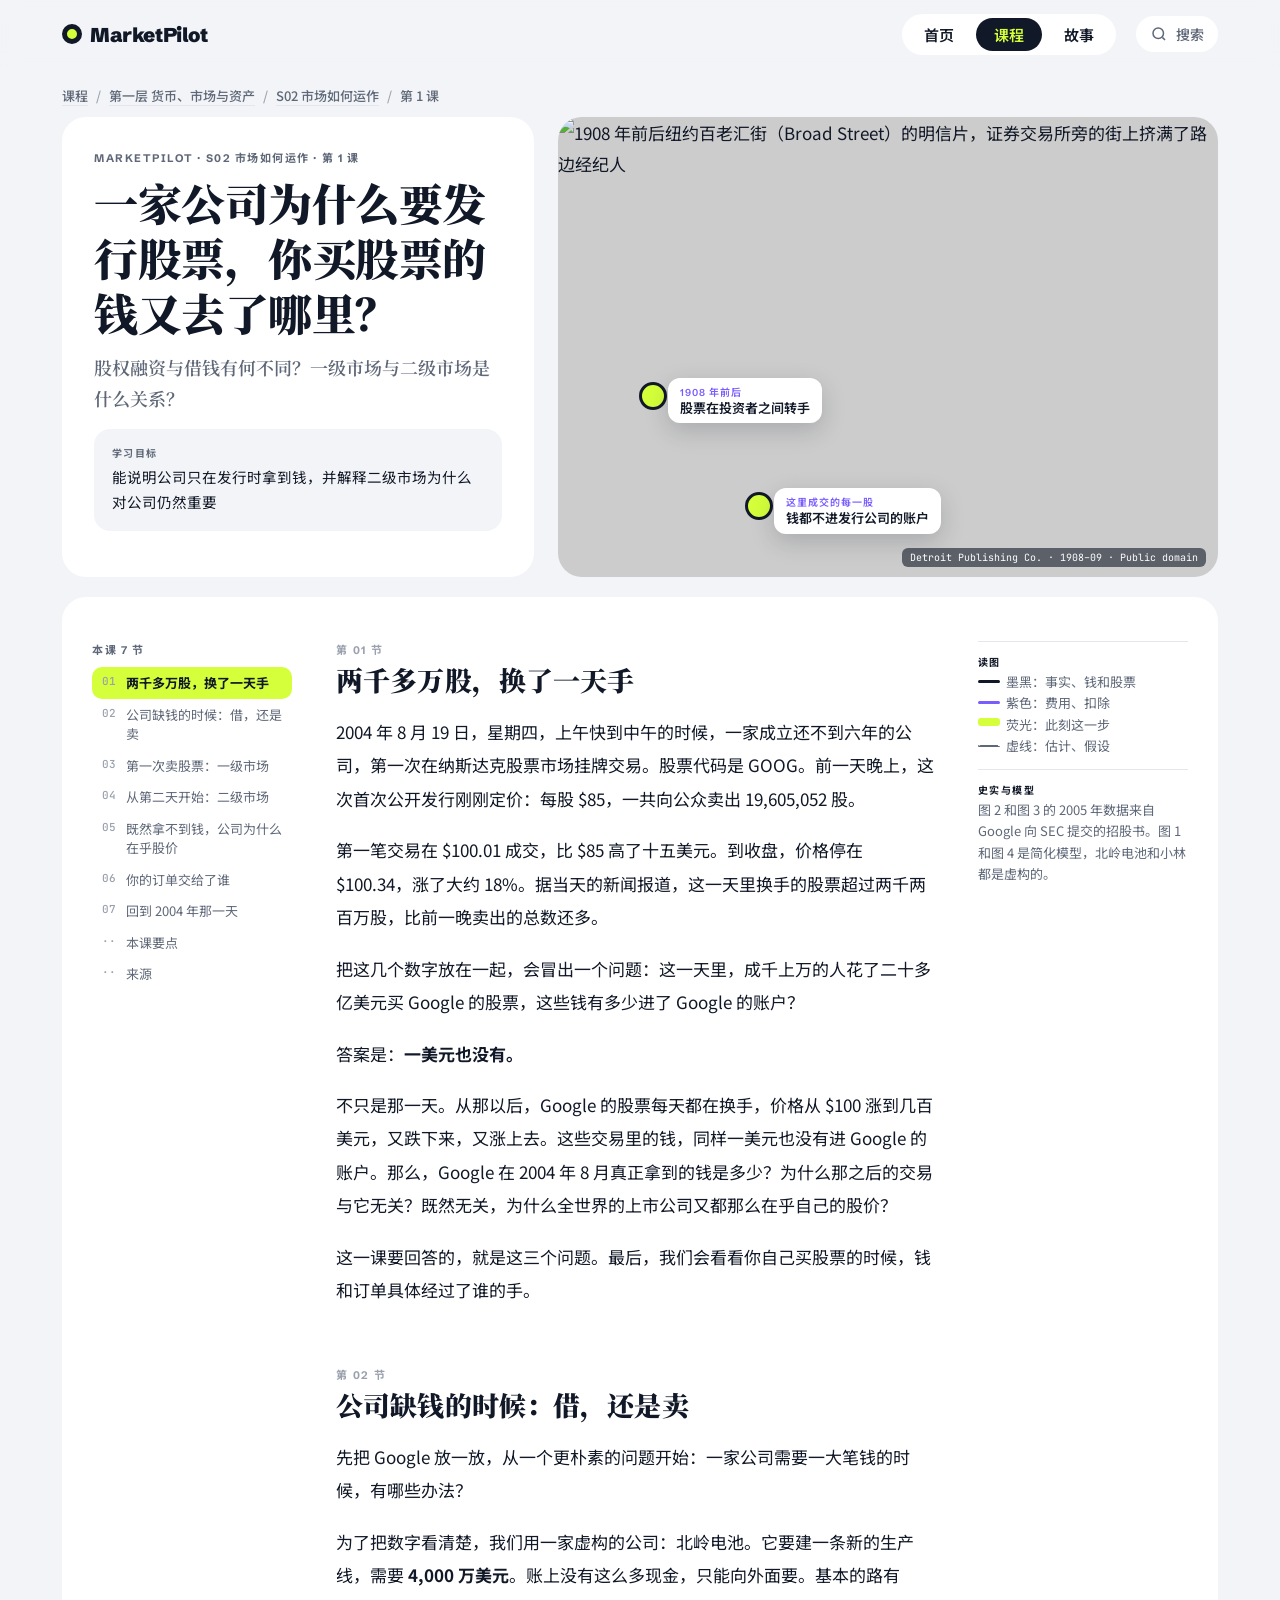
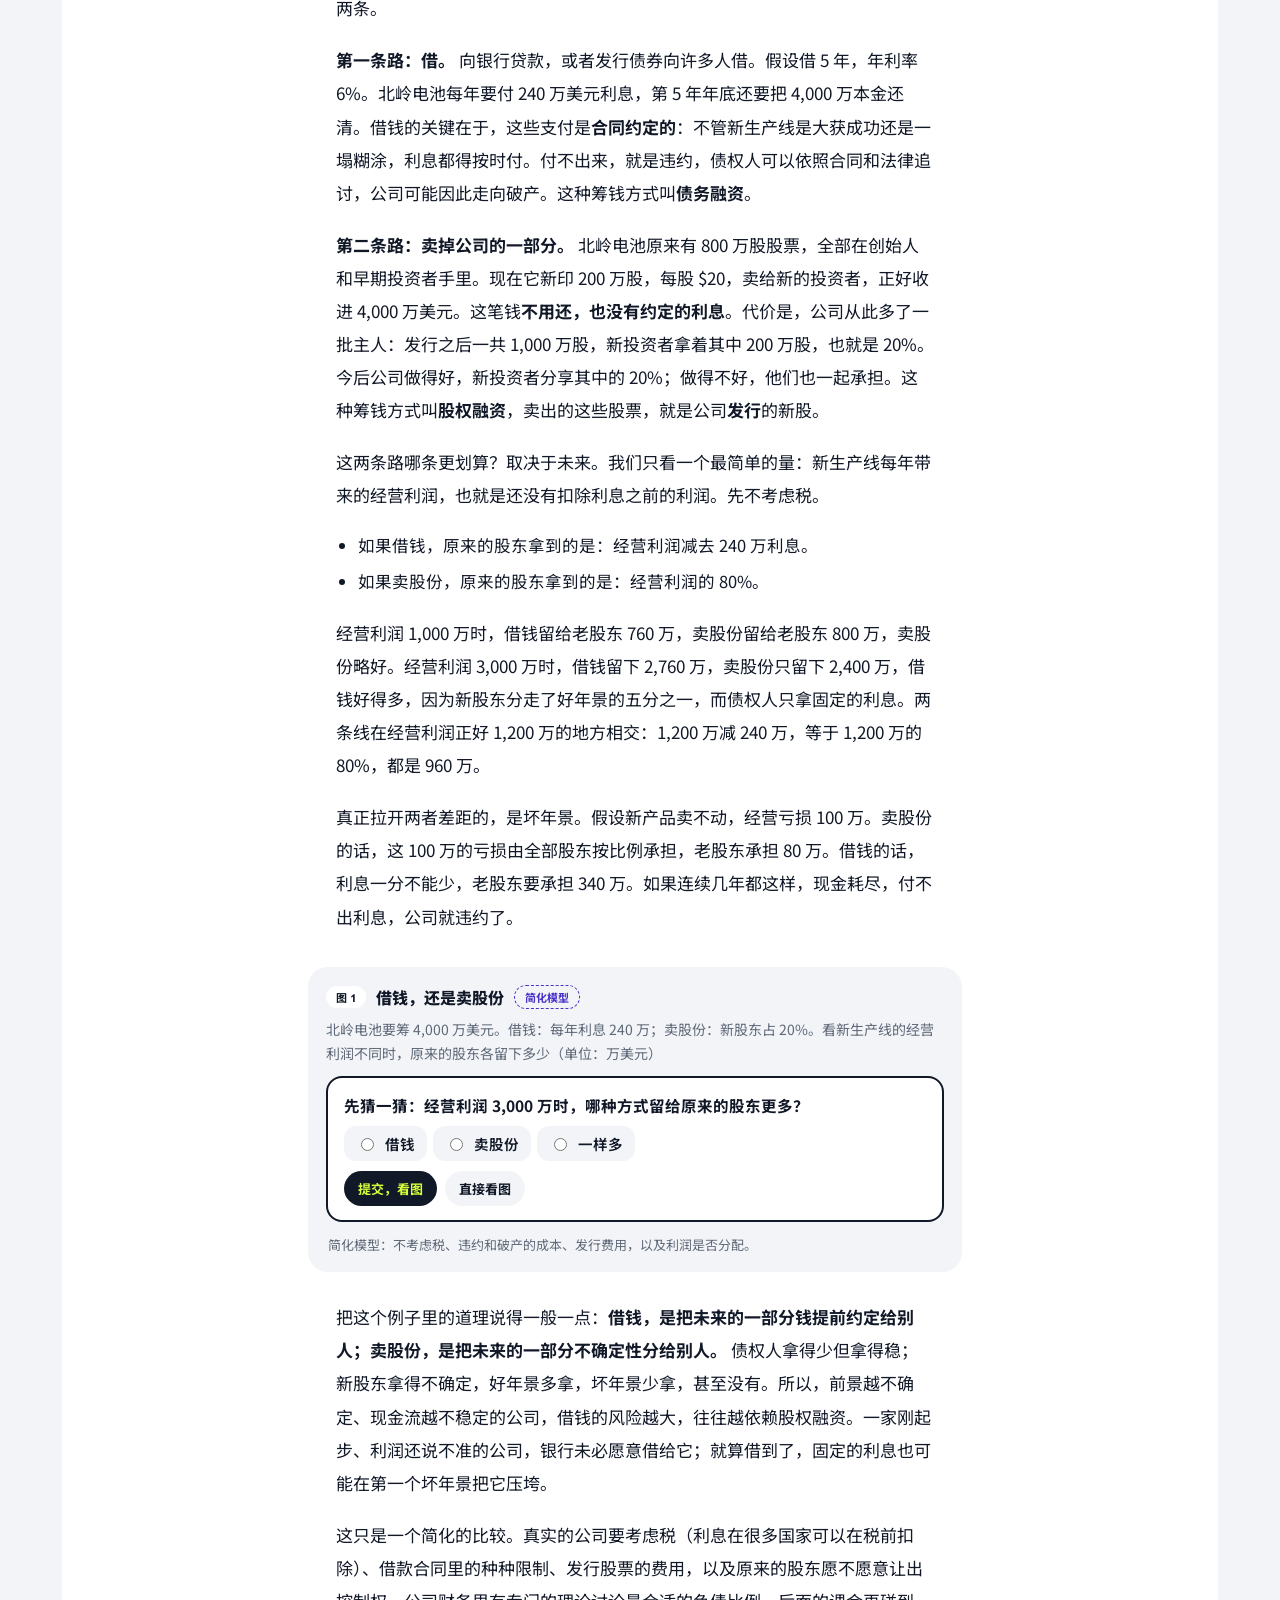
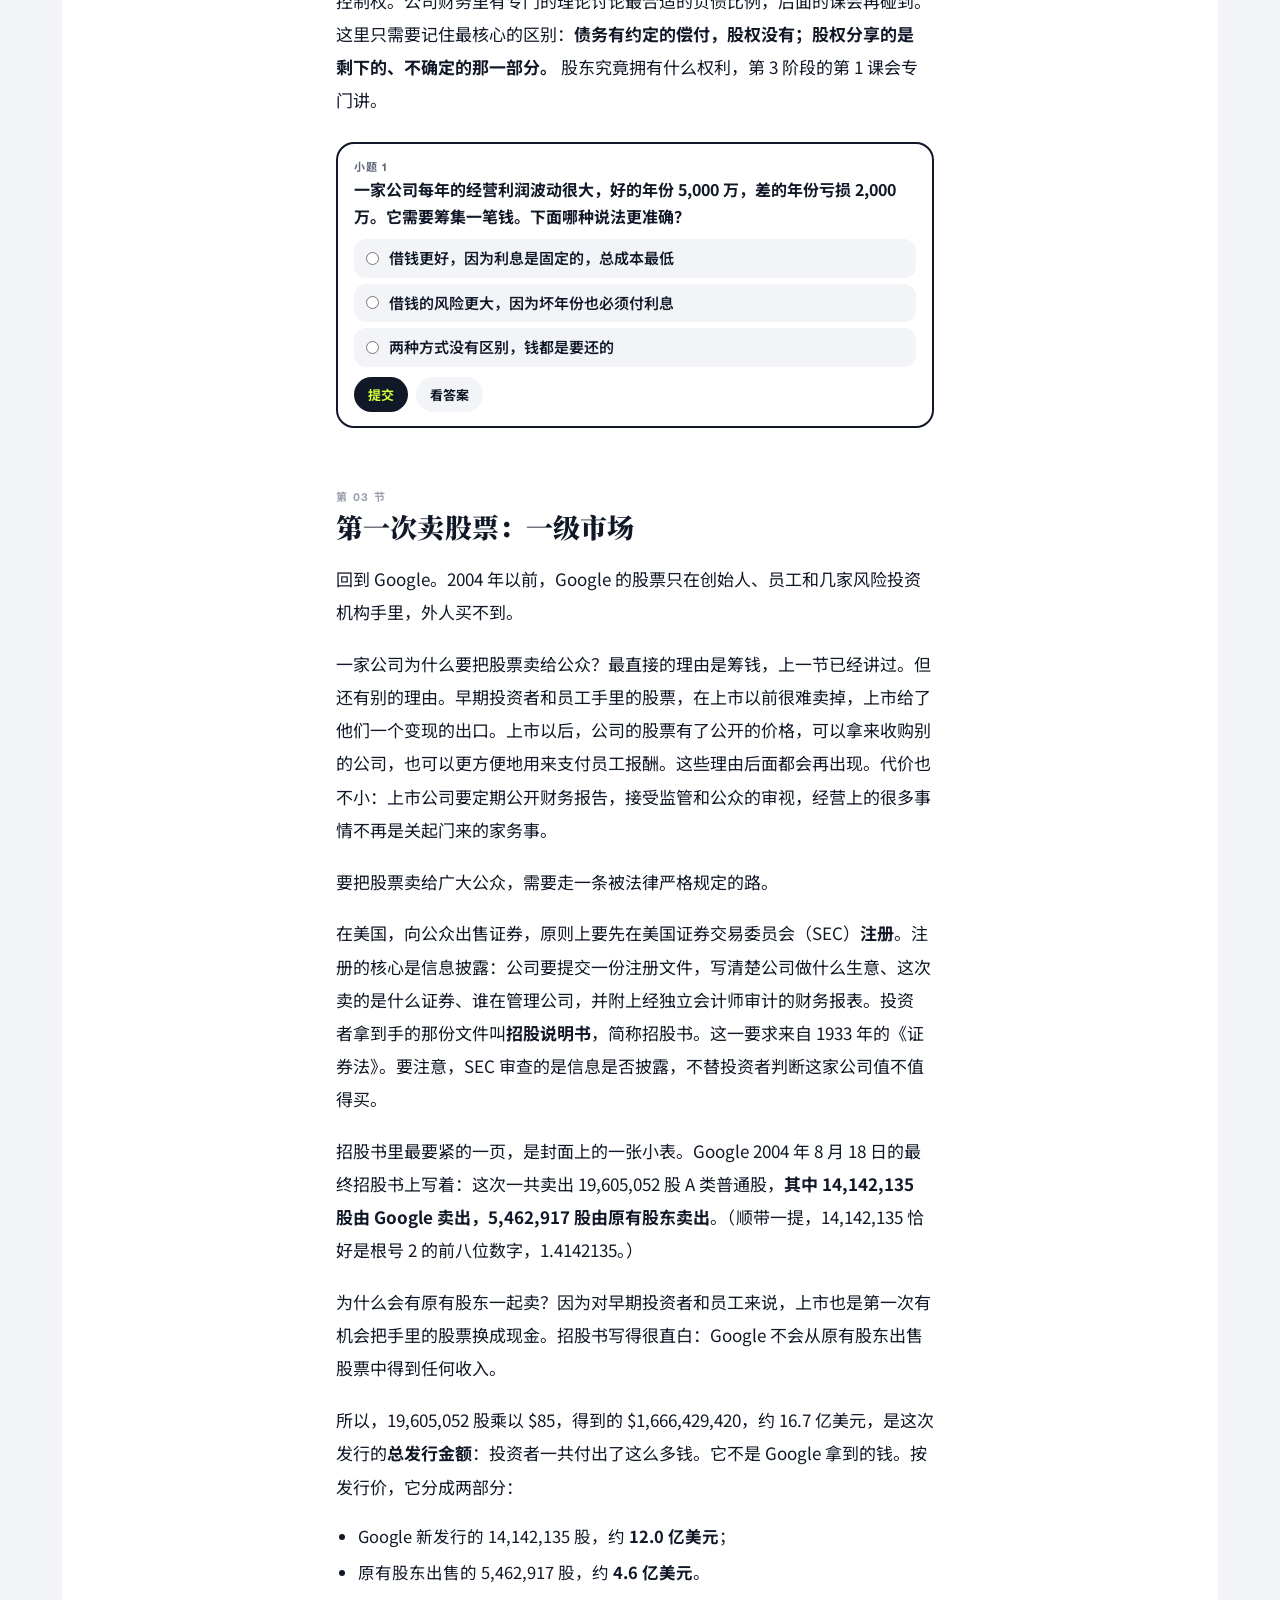
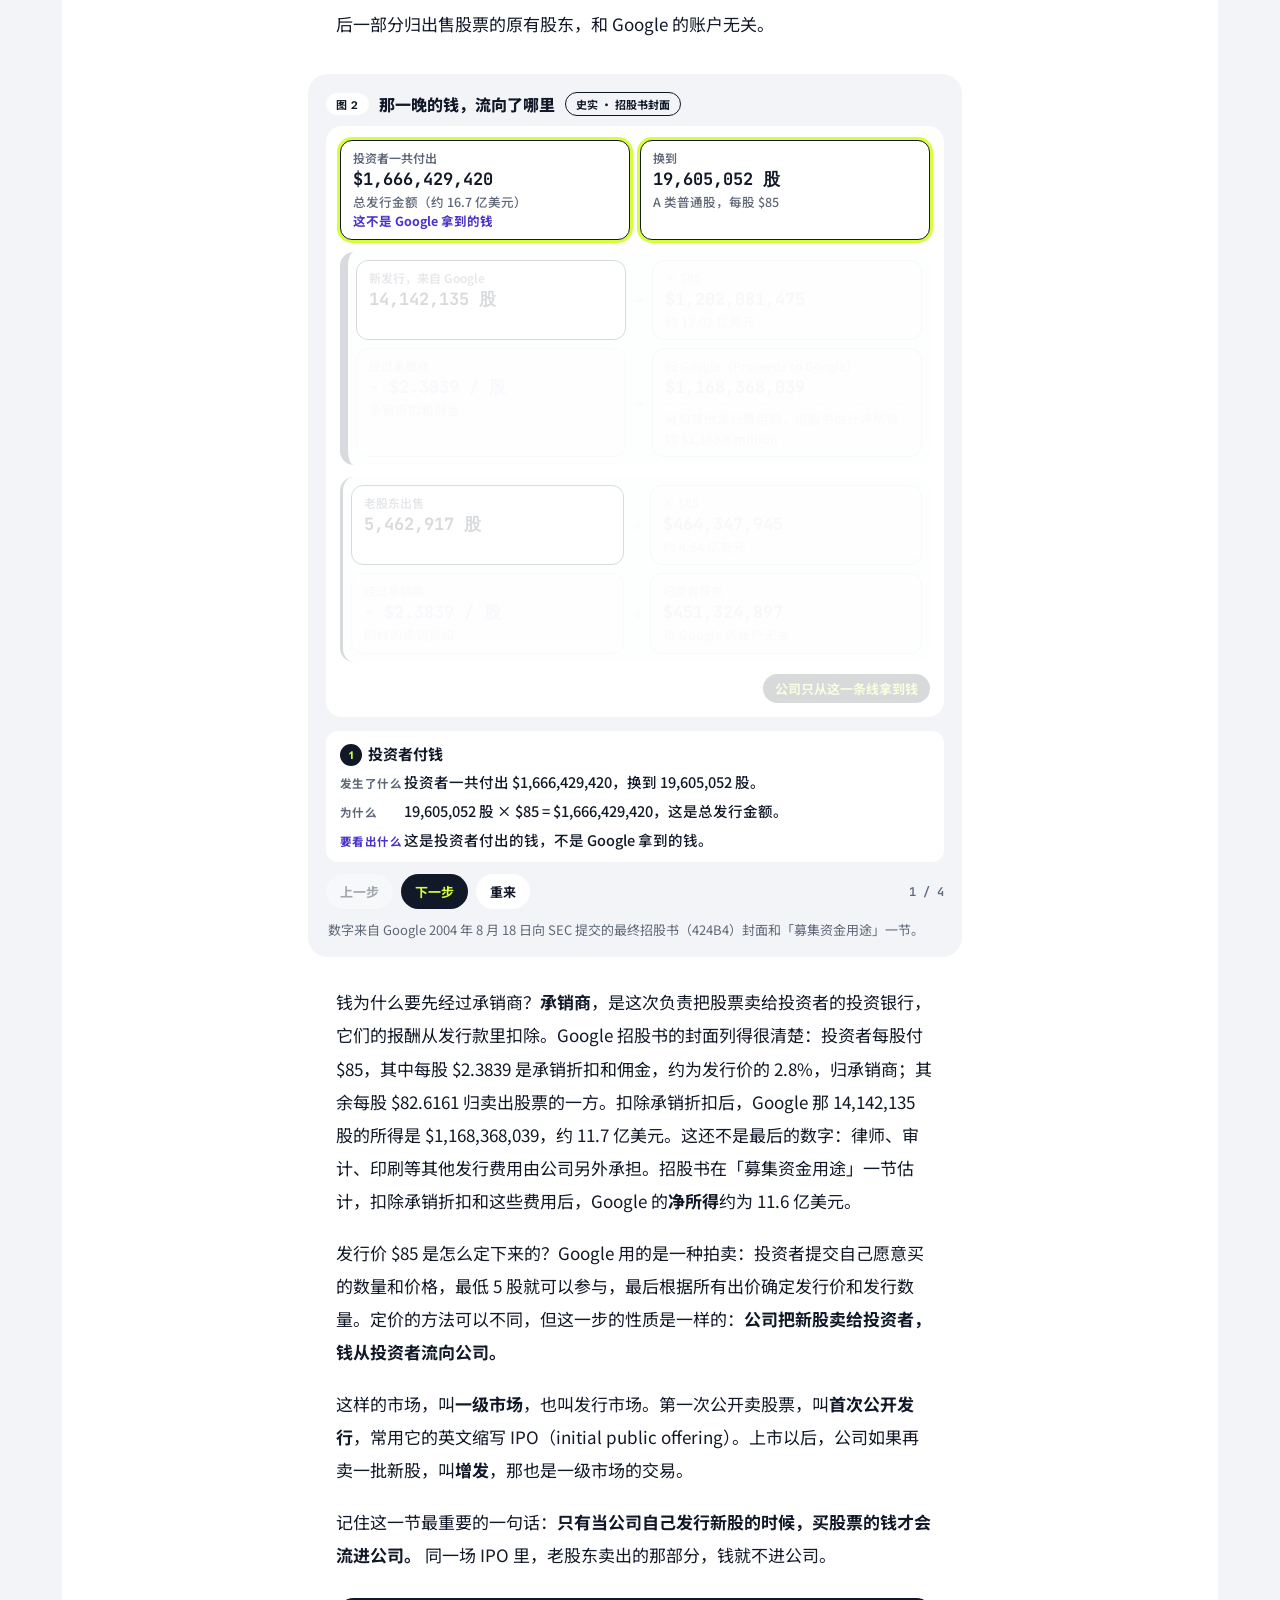
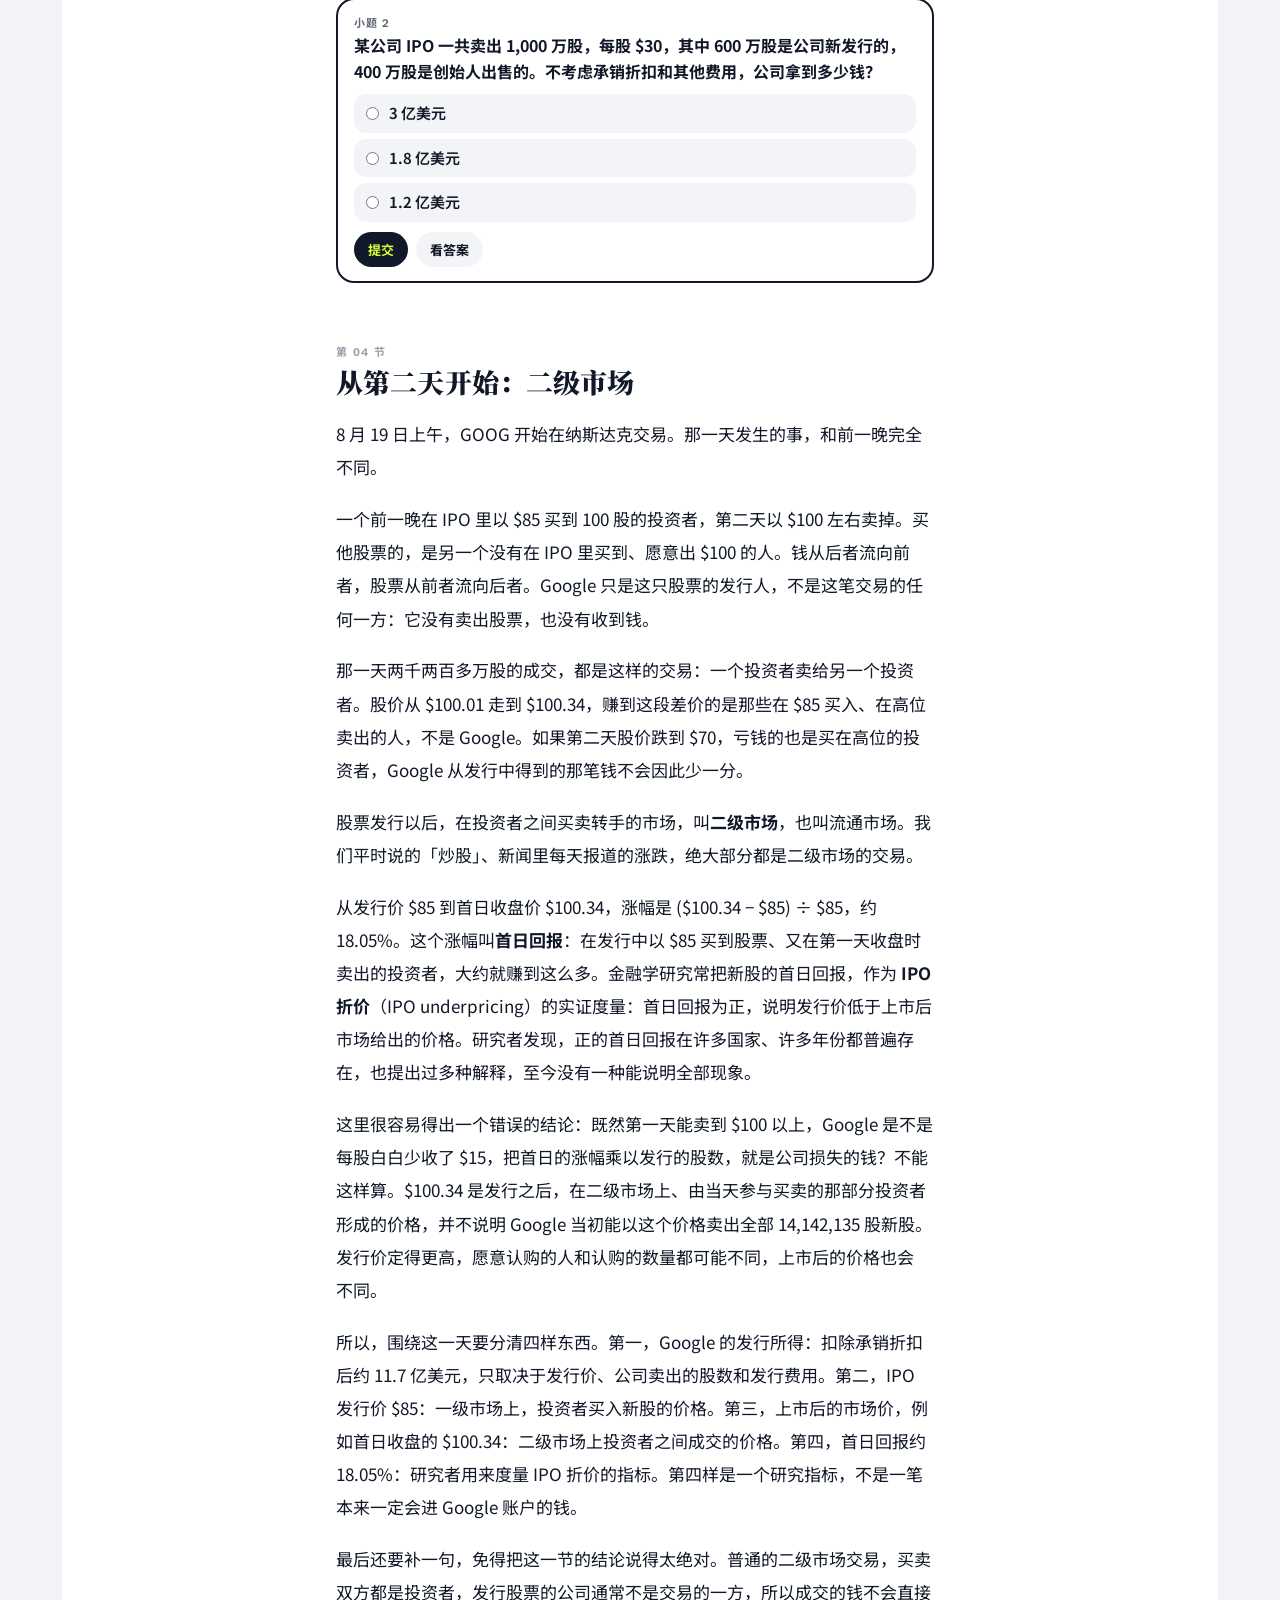
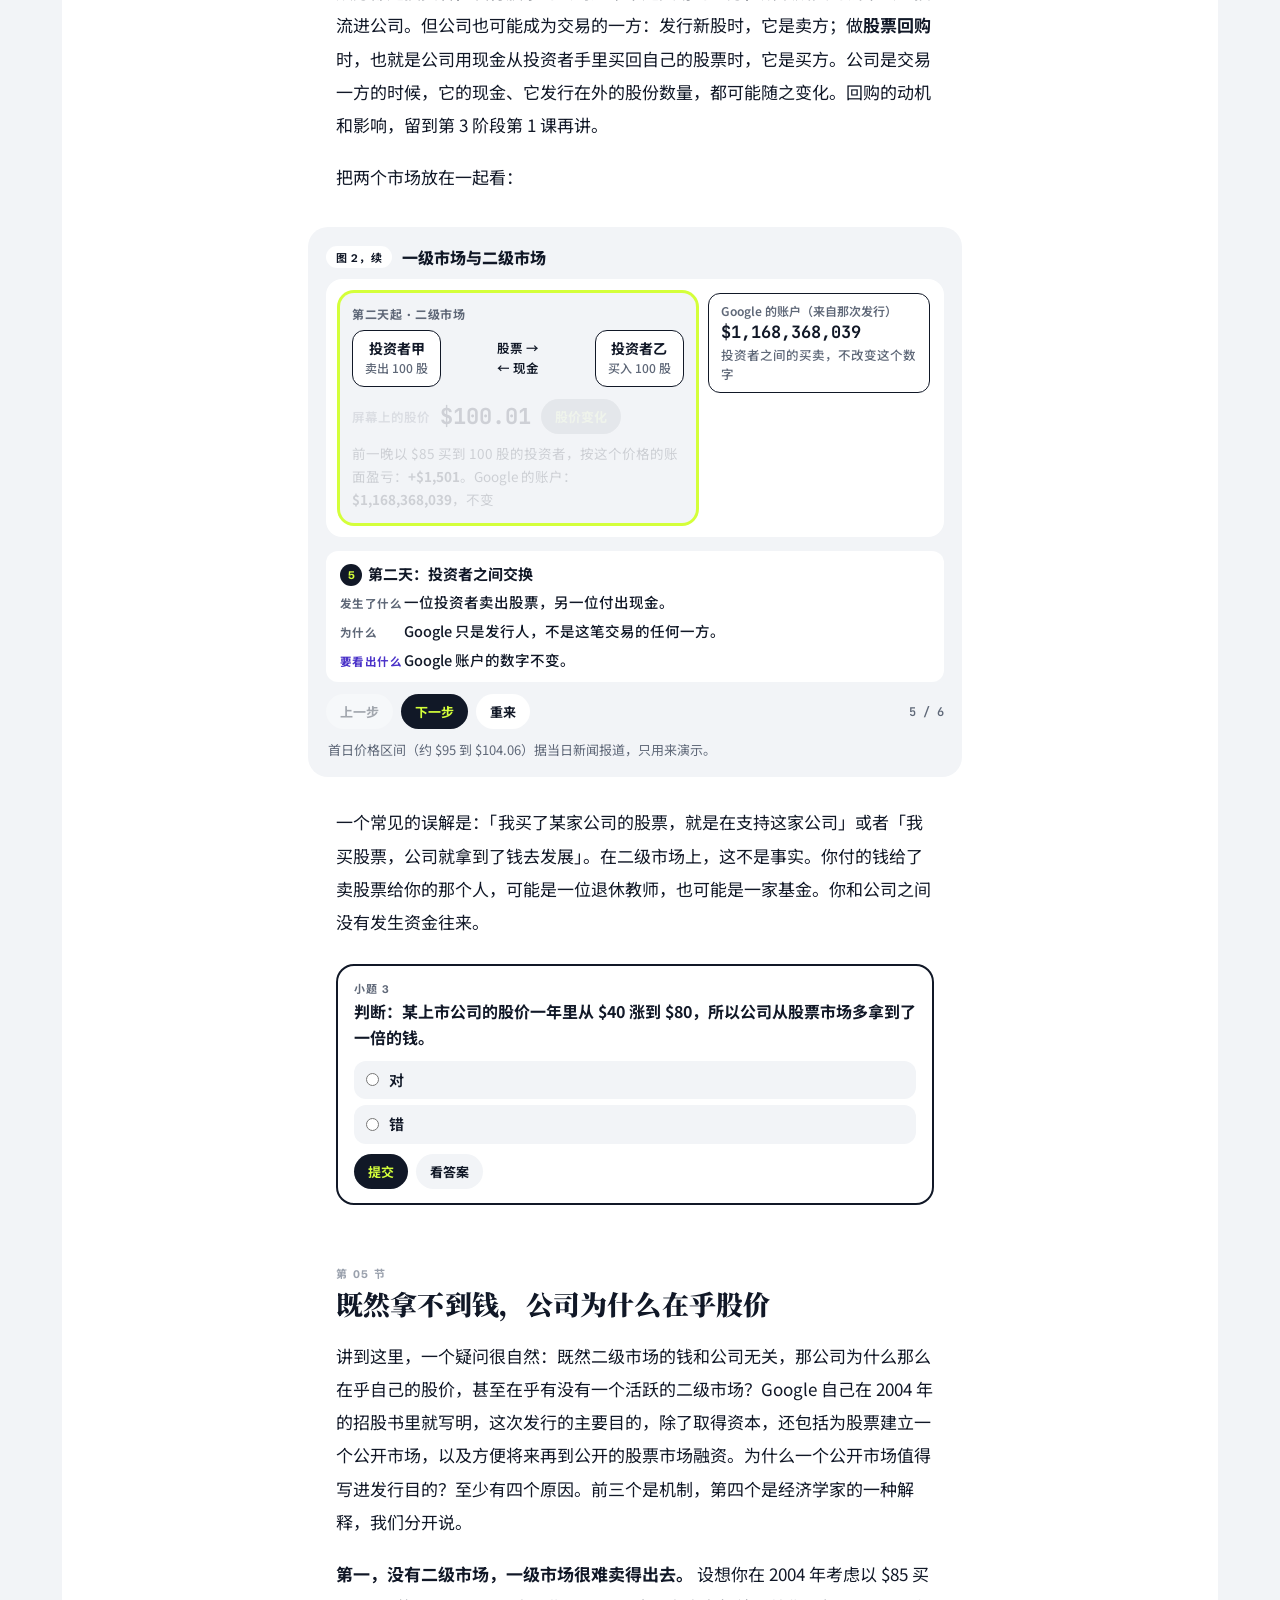
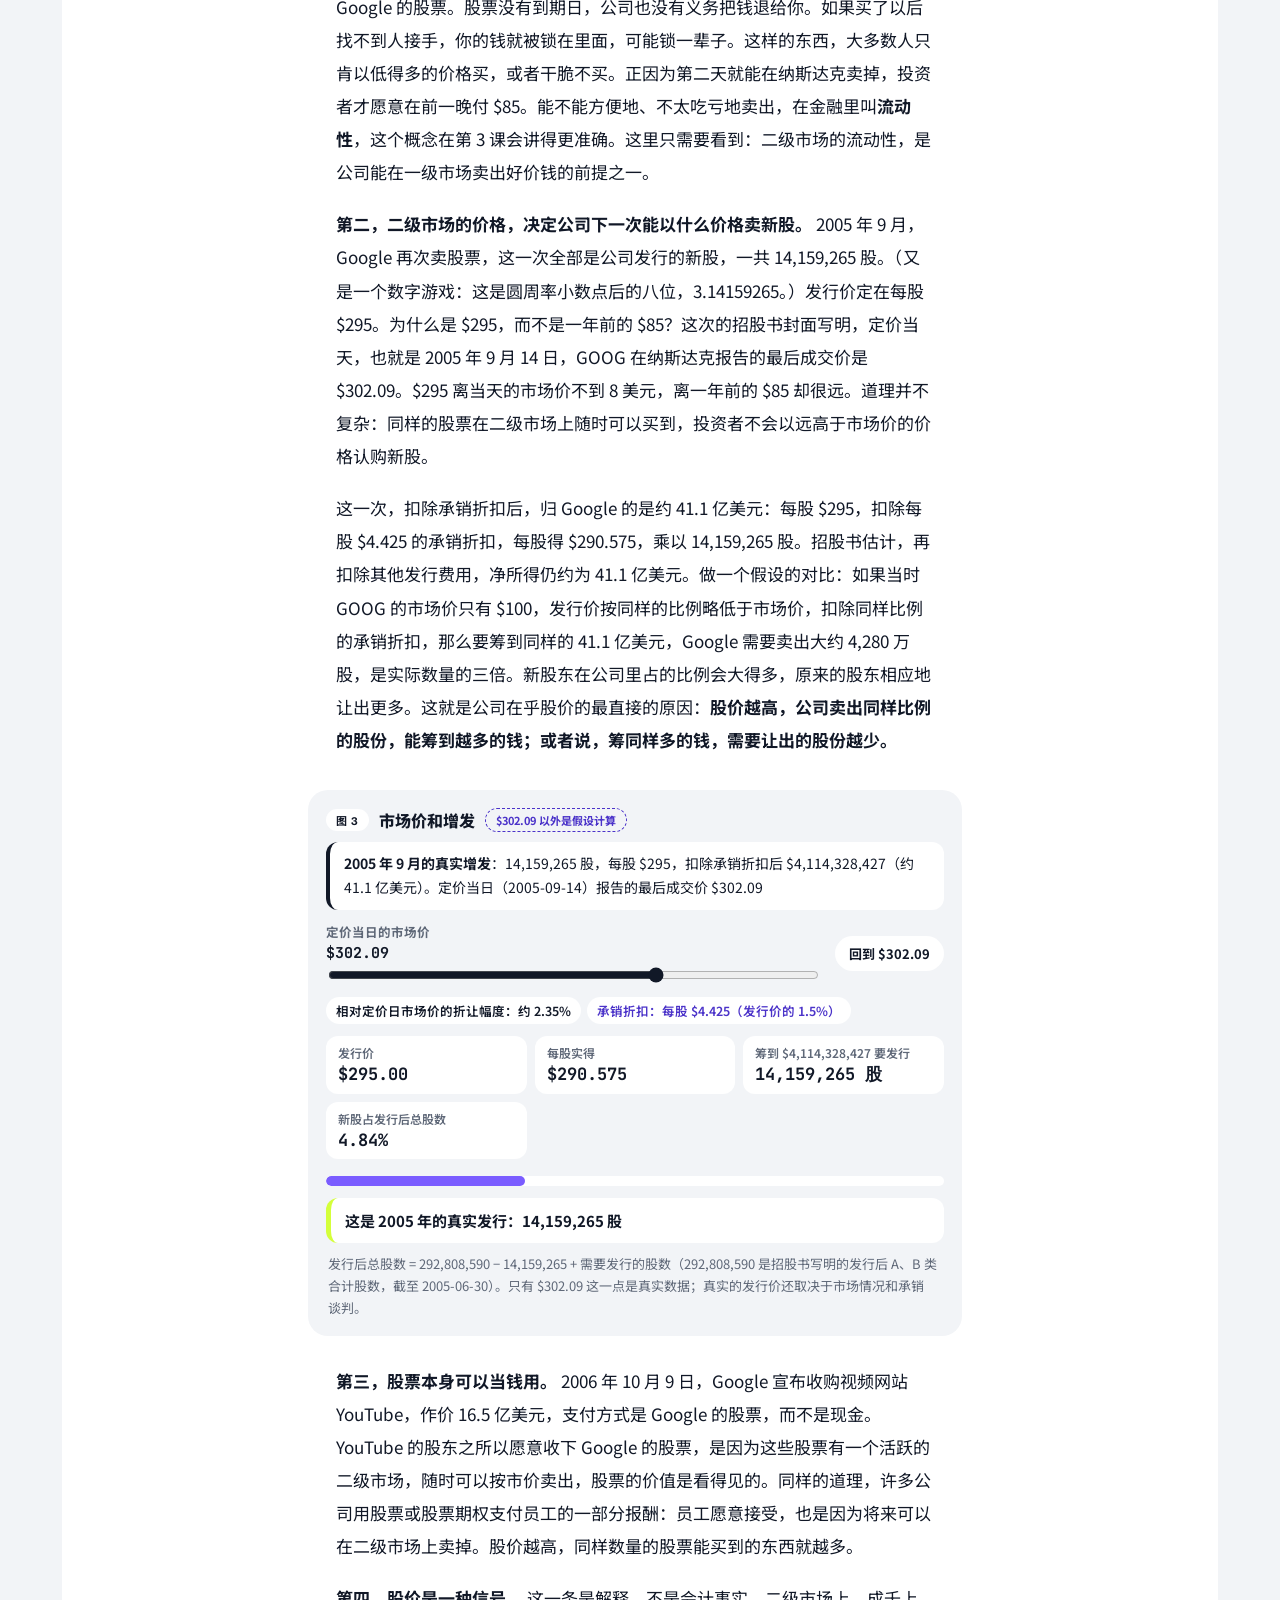
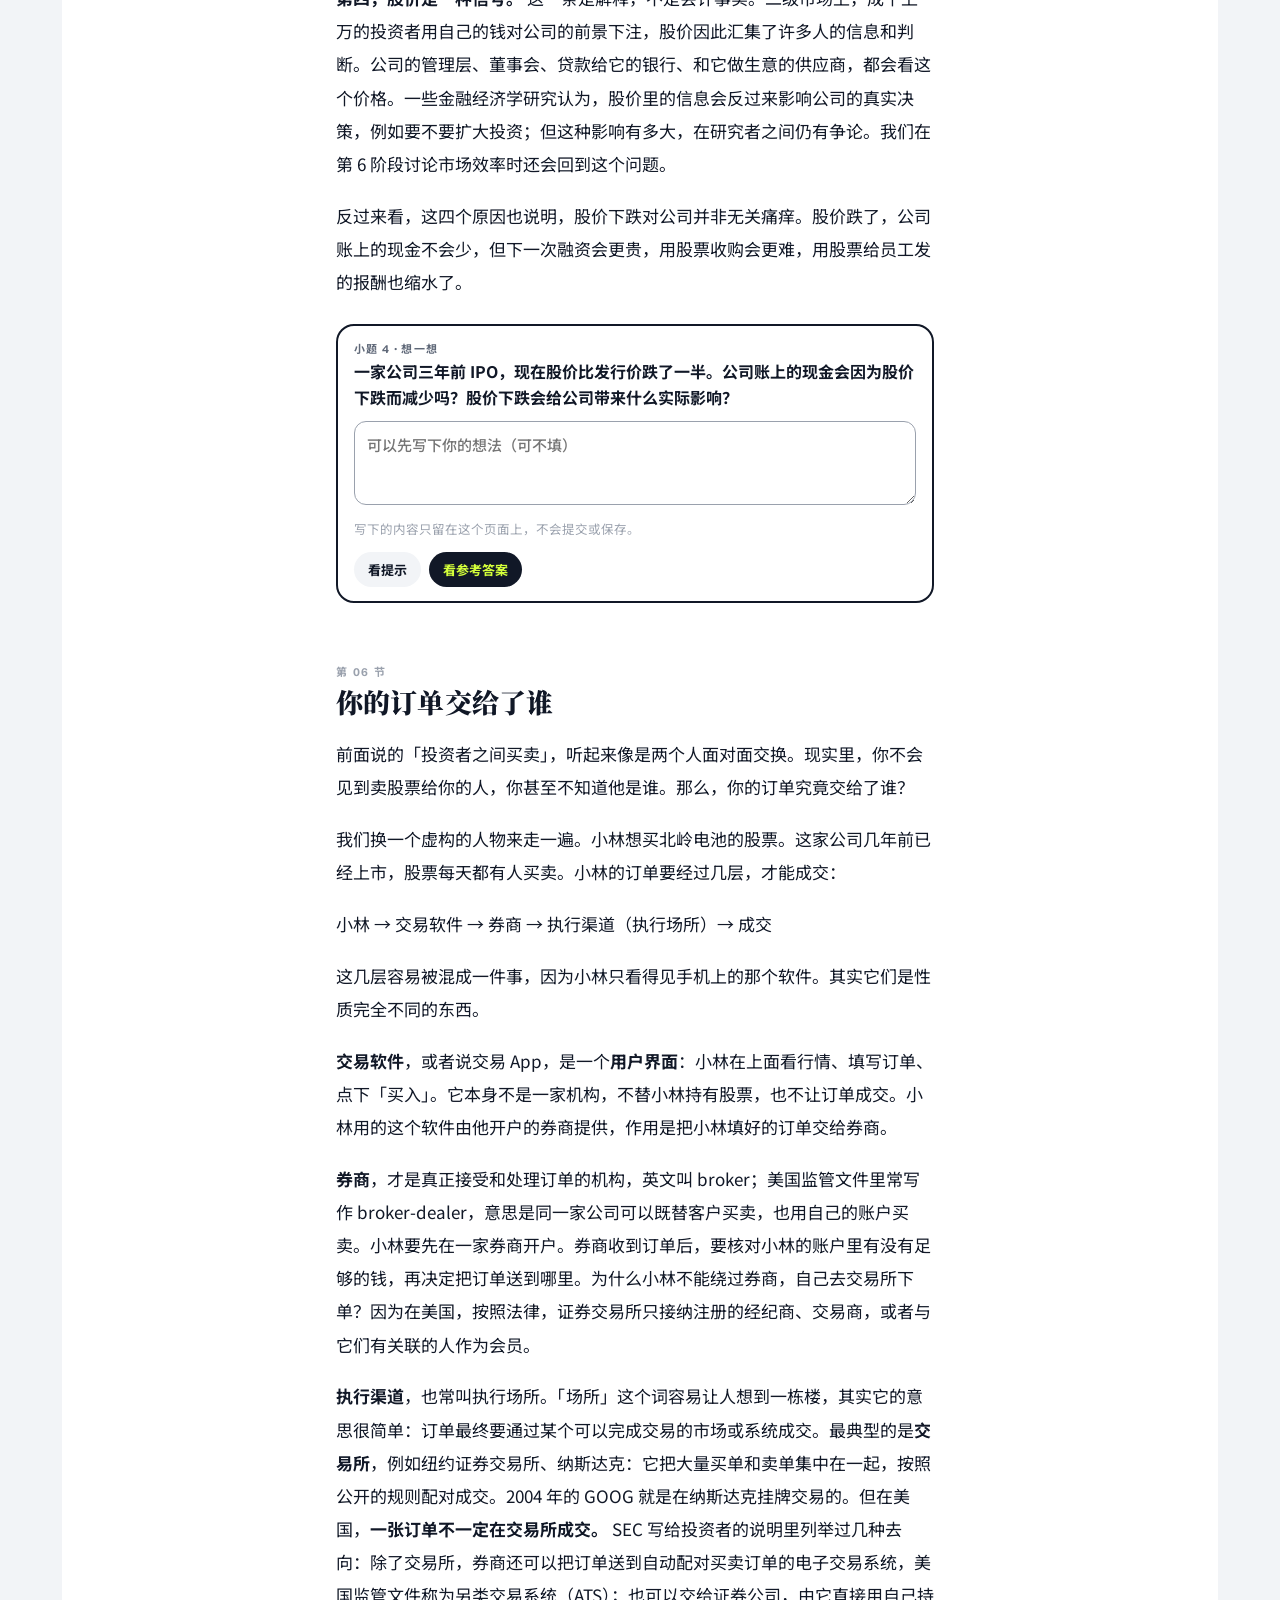
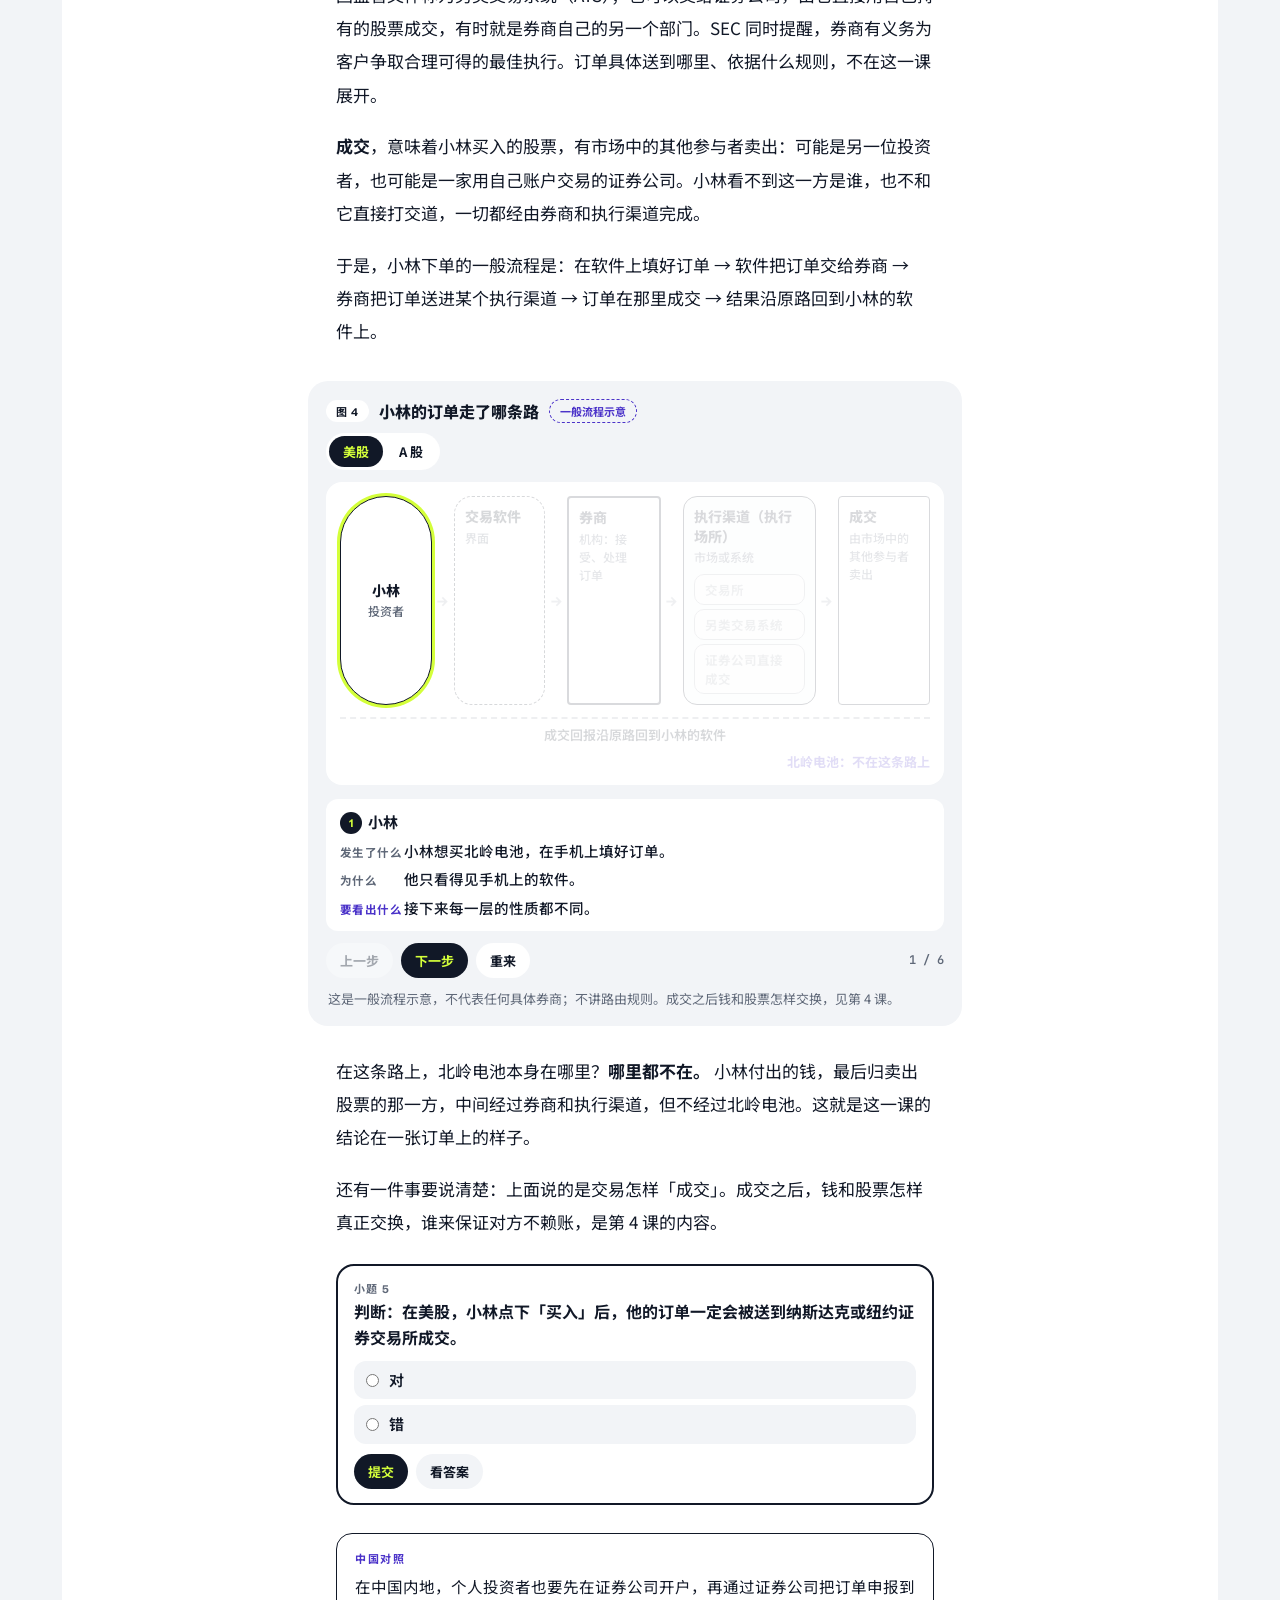
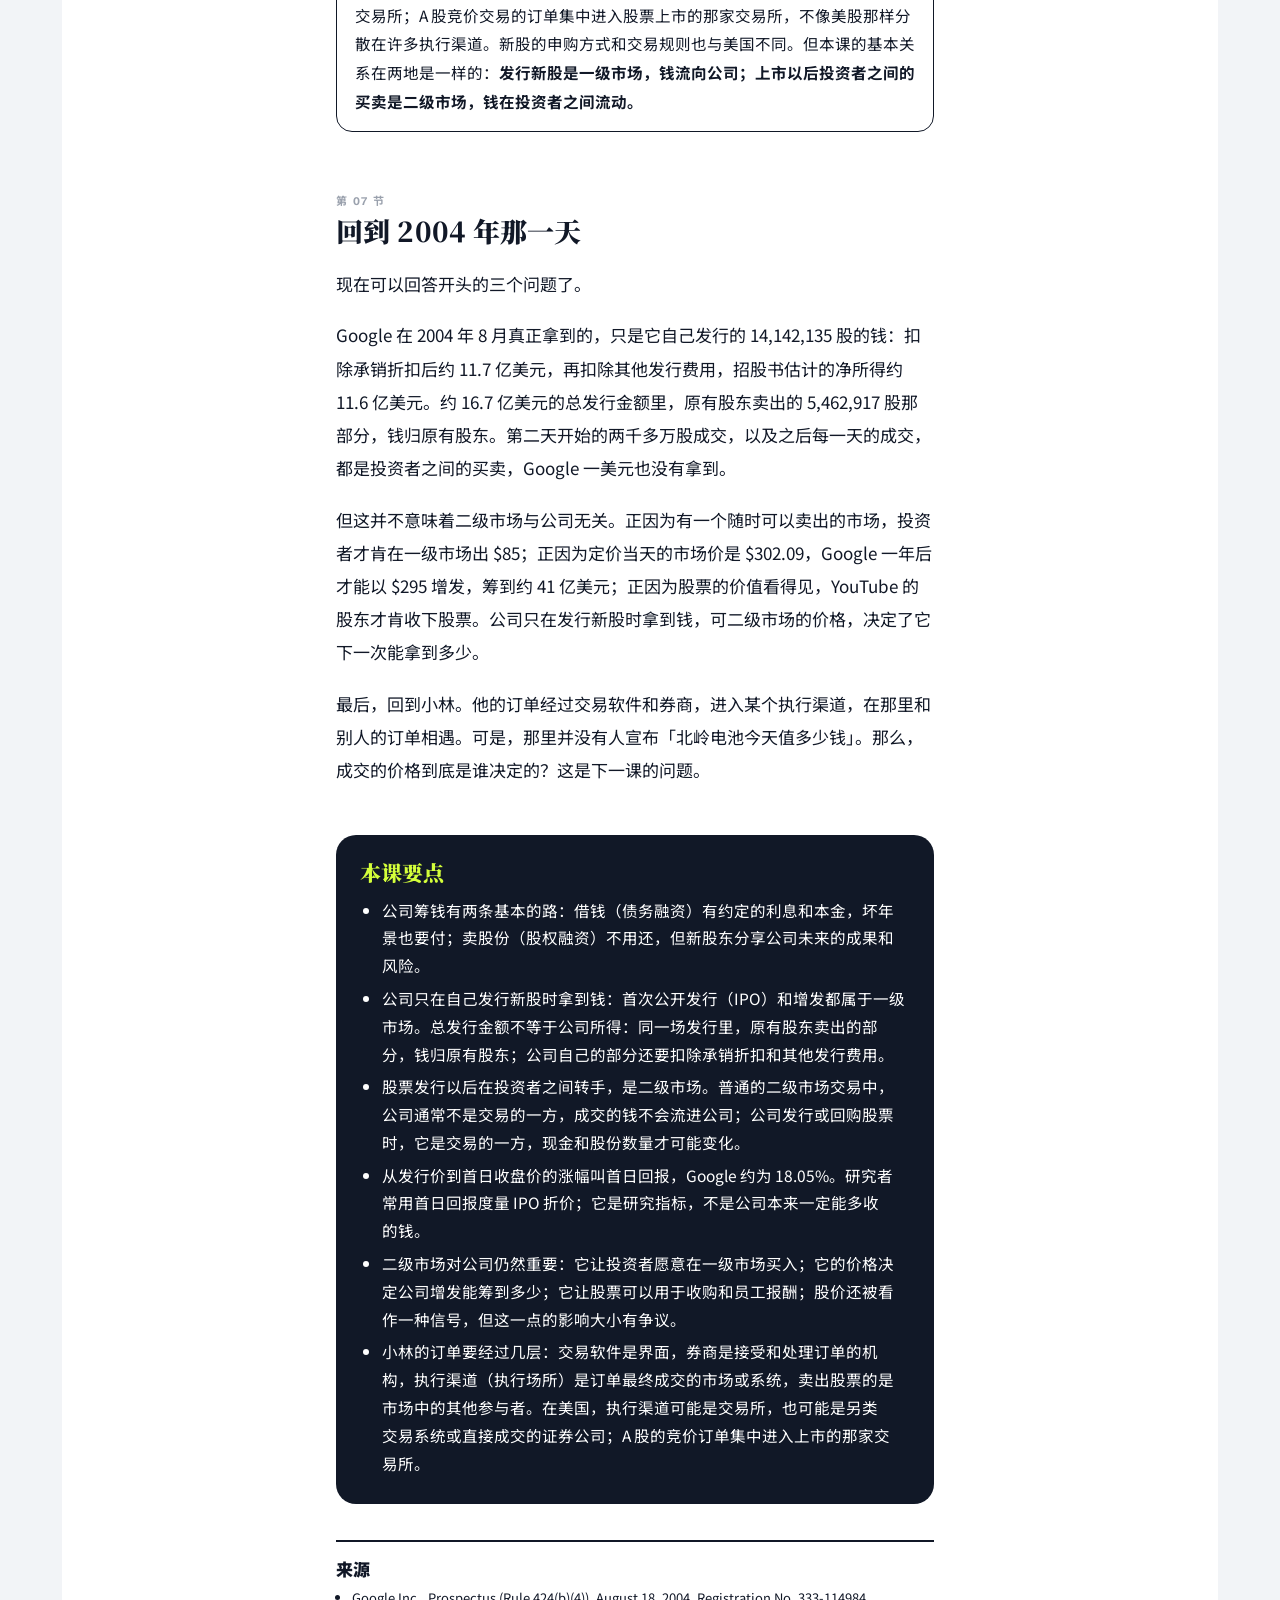
==== site/lessons/S02-01/index.html @ 67436dd2 "Complete S02 Batch 01 production lessons S02-01, S02-03 and S02-04 published as finished lessons wit" ====
<!doctype html>
<html lang="zh-CN">
<head>
<meta charset="utf-8">
<meta name="viewport" content="width=device-width, initial-scale=1">
<title>一家公司为什么要发行股票，你买股票的钱又去了哪里？ · S02-01 · MarketPilot</title>
<meta name="description" content="MarketPilot S02-01：公司只在发行新股时拿到钱；一级市场与二级市场的关系，以及你的订单经过了谁的手。">
<meta name="robots" content="noindex">
<link rel="preconnect" href="https://fonts.googleapis.com">
<link rel="preconnect" href="https://fonts.gstatic.com" crossorigin>
<link href="https://fonts.googleapis.com/css2?family=Schibsted+Grotesk:wght@400;600;700;900&family=Noto+Sans+SC:wght@400;500;700;900&family=Noto+Serif+SC:wght@600;900&family=JetBrains+Mono:wght@400;500&display=swap" rel="stylesheet">
<link rel="icon" href="data:image/svg+xml,%3Csvg xmlns=%22http://www.w3.org/2000/svg%22 viewBox=%220 0 32 32%22%3E%3Ccircle cx=%2216%22 cy=%2216%22 r=%2212%22 fill=%22%23D4FF3A%22 stroke=%22%23111827%22 stroke-width=%227%22/%3E%3C/svg%3E">
<link rel="stylesheet" href="../../assets/site.css">
<link rel="stylesheet" href="lesson.css">
</head>
<body>
<a class="skip" href="#lesson-body">跳到正文</a>

<header class="top"><div class="w">
  <a class="logo" href="../../"><i></i>MarketPilot</a>
  <nav class="mainnav" aria-label="主导航">
    <a href="../../">首页</a>
    <a href="../../#courses" aria-current="page">课程</a>
    <a href="../../#stories">故事</a>
  </nav>
  <a class="sbtn" href="../../?search=" aria-label="搜索"><svg viewBox="0 0 24 24" fill="none" stroke="currentColor" stroke-width="2" aria-hidden="true"><circle cx="11" cy="11" r="7"/><path d="m20 20-3.5-3.5"/></svg><span>搜索</span></a>
</div>
<div class="rprog" aria-hidden="true"><i id="rprog"></i></div>
</header>

<main class="w" id="main">
  <div class="crumb"><a href="../../#courses">课程</a><span>/</span><a href="../../#layer-1">第一层 货币、市场与资产</a><span>/</span><a href="../../#S02">S02 市场如何运作</a><span>/</span>第 1 课</div>

  <section class="lhero" aria-labelledby="lesson-title">
    <div class="card l">
      <div class="lab">MarketPilot · S02 市场如何运作 · 第 1 课</div>
      <h1 id="lesson-title">一家公司为什么要发行股票，你买股票的钱又去了哪里？</h1>
      <p class="q">股权融资与借钱有何不同？一级市场与二级市场是什么关系？</p>
      <p class="goal"><b>学习目标</b>能说明公司只在发行时拿到钱，并解释二级市场为什么对公司仍然重要</p>
    </div>
    <figure class="shot" style="margin:0">
      <img src="https://upload.wikimedia.org/wikipedia/commons/thumb/4/40/Broad_Street_and_Curb_Brokers%2C_New_York%2C_N._Y_cropped_and_aligned.tif/lossy-page1-1280px-Broad_Street_and_Curb_Brokers%2C_New_York%2C_N._Y_cropped_and_aligned.tif.jpg"
           alt="1908 年前后纽约百老汇街（Broad Street）的明信片，证券交易所旁的街上挤满了路边经纪人" style="object-position:50% 62%;filter:none">
      <div class="hot" style="left:14%;top:60%"><span><small>1908 年前后</small>股票在投资者之间转手</span></div>
      <div class="hot" style="left:30%;top:84%"><span><small>这里成交的每一股</small>钱都不进发行公司的账户</span></div>
      <a class="credit" href="https://commons.wikimedia.org/wiki/File:Broad_Street_and_Curb_Brokers,_New_York,_N._Y_cropped_and_aligned.tif">Detroit Publishing Co. · 1908–09 · Public domain</a>
      <figcaption class="sr">纽约百老汇街与路边经纪人，1908 年前后的彩色明信片。照片仅作开场氛围，与课文中的虚构公司无关。</figcaption>
    </figure>
  </section>

  <div class="card reader">
    <nav class="ltoc" aria-label="本课章节">
      <div class="lab">本课 7 节</div>
      <ol id="toc">
        <li><a href="#s1"><span class="n">01</span>两千多万股，换了一天手</a></li>
        <li><a href="#s2"><span class="n">02</span>公司缺钱的时候：借，还是卖</a></li>
        <li><a href="#s3"><span class="n">03</span>第一次卖股票：一级市场</a></li>
        <li><a href="#s4"><span class="n">04</span>从第二天开始：二级市场</a></li>
        <li><a href="#s5"><span class="n">05</span>既然拿不到钱，公司为什么在乎股价</a></li>
        <li><a href="#s6"><span class="n">06</span>你的订单交给了谁</a></li>
        <li><a href="#s7"><span class="n">07</span>回到 2004 年那一天</a></li>
        <li><a href="#keys"><span class="n">··</span>本课要点</a></li>
        <li><a href="#srcs"><span class="n">··</span>来源</a></li>
      </ol>
    </nav>

    <article id="lesson-body" tabindex="-1">
<section id="s1" aria-labelledby="h-s1"><h2 id="h-s1" tabindex="-1"><span class="hn">第 01 节</span>两千多万股，换了一天手</h2>
<p>2004 年 8 月 19 日，星期四，上午快到中午的时候，一家成立还不到六年的公司，第一次在纳斯达克股票市场挂牌交易。股票代码是 GOOG。前一天晚上，这次首次公开发行刚刚定价：每股 $85，一共向公众卖出 19,605,052 股。</p>
<p>第一笔交易在 $100.01 成交，比 $85 高了十五美元。到收盘，价格停在 $100.34，涨了大约 18%。据当天的新闻报道，这一天里换手的股票超过两千两百万股，比前一晚卖出的总数还多。</p>
<p>把这几个数字放在一起，会冒出一个问题：这一天里，成千上万的人花了二十多亿美元买 Google 的股票，这些钱有多少进了 Google 的账户？</p>
<p>答案是：<strong>一美元也没有。</strong></p>
<p>不只是那一天。从那以后，Google 的股票每天都在换手，价格从 $100 涨到几百美元，又跌下来，又涨上去。这些交易里的钱，同样一美元也没有进 Google 的账户。那么，Google 在 2004 年 8 月真正拿到的钱是多少？为什么那之后的交易与它无关？既然无关，为什么全世界的上市公司又都那么在乎自己的股价？</p>
<p>这一课要回答的，就是这三个问题。最后，我们会看看你自己买股票的时候，钱和订单具体经过了谁的手。</p>
</section>

<section id="s2" aria-labelledby="h-s2"><h2 id="h-s2" tabindex="-1"><span class="hn">第 02 节</span>公司缺钱的时候：借，还是卖</h2>
<p>先把 Google 放一放，从一个更朴素的问题开始：一家公司需要一大笔钱的时候，有哪些办法？</p>
<p>为了把数字看清楚，我们用一家虚构的公司：北岭电池。它要建一条新的生产线，需要 <strong>4,000 万美元</strong>。账上没有这么多现金，只能向外面要。基本的路有两条。</p>
<p><strong>第一条路：借。</strong> 向银行贷款，或者发行债券向许多人借。假设借 5 年，年利率 6%。北岭电池每年要付 240 万美元利息，第 5 年年底还要把 4,000 万本金还清。借钱的关键在于，这些支付是<strong>合同约定的</strong>：不管新生产线是大获成功还是一塌糊涂，利息都得按时付。付不出来，就是违约，债权人可以依照合同和法律追讨，公司可能因此走向破产。这种筹钱方式叫<strong>债务融资</strong>。</p>
<p><strong>第二条路：卖掉公司的一部分。</strong> 北岭电池原来有 800 万股股票，全部在创始人和早期投资者手里。现在它新印 200 万股，每股 $20，卖给新的投资者，正好收进 4,000 万美元。这笔钱<strong>不用还，也没有约定的利息</strong>。代价是，公司从此多了一批主人：发行之后一共 1,000 万股，新投资者拿着其中 200 万股，也就是 20%。今后公司做得好，新投资者分享其中的 20%；做得不好，他们也一起承担。这种筹钱方式叫<strong>股权融资</strong>，卖出的这些股票，就是公司<strong>发行</strong>的新股。</p>
<p>这两条路哪条更划算？取决于未来。我们只看一个最简单的量：新生产线每年带来的经营利润，也就是还没有扣除利息之前的利润。先不考虑税。</p>
<ul><li>如果借钱，原来的股东拿到的是：经营利润减去 240 万利息。</li><li>如果卖股份，原来的股东拿到的是：经营利润的 80%。</li></ul>
<p>经营利润 1,000 万时，借钱留给老股东 760 万，卖股份留给老股东 800 万，卖股份略好。经营利润 3,000 万时，借钱留下 2,760 万，卖股份只留下 2,400 万，借钱好得多，因为新股东分走了好年景的五分之一，而债权人只拿固定的利息。两条线在经营利润正好 1,200 万的地方相交：1,200 万减 240 万，等于 1,200 万的 80%，都是 960 万。</p>
<p>真正拉开两者差距的，是坏年景。假设新产品卖不动，经营亏损 100 万。卖股份的话，这 100 万的亏损由全部股东按比例承担，老股东承担 80 万。借钱的话，利息一分不能少，老股东要承担 340 万。如果连续几年都这样，现金耗尽，付不出利息，公司就违约了。</p>
<figure class="pf" id="fig1" aria-labelledby="fig1-t">
  <figcaption class="pf-hd"><span class="flab">图 1</span><span id="fig1-t">借钱，还是卖股份</span><span class="kind model">简化模型</span></figcaption>
  <p class="pf-desc">北岭电池要筹 4,000 万美元。借钱：每年利息 240 万；卖股份：新股东占 20%。看新生产线的经营利润不同时，原来的股东各留下多少（单位：万美元）</p>
  <div class="predict" id="fig1-pre">
    <p class="pq" id="fig1-pq">先猜一猜：经营利润 3,000 万时，哪种方式留给原来的股东更多？</p>
    <div class="opts" role="radiogroup" aria-labelledby="fig1-pq">
      <label><input type="radio" name="fig1p" value="debt"> 借钱</label>
      <label><input type="radio" name="fig1p" value="equity"> 卖股份</label>
      <label><input type="radio" name="fig1p" value="same"> 一样多</label>
    </div>
    <div class="row"><button type="button" class="pri" data-a="check">提交，看图</button><button type="button" data-a="skip">直接看图</button></div>
    <p class="pfb" aria-live="polite" hidden></p>
    <p class="pans" hidden>答案：借钱（2,760 万对 2,400 万）</p>
  </div>
  <div class="f1-body" id="fig1-body" hidden>
    <div class="ctl"><label class="rng" for="fig1-p">经营利润 <span class="val" id="fig1-pv">1,000 万</span><input type="range" id="fig1-p" min="-500" max="3000" step="100" value="1000" aria-describedby="fig1-out"></label></div>
    <div class="pf-stage"><svg id="fig1-svg" viewBox="0 0 640 300" role="img" aria-label="两条直线：借钱留给老股东的是经营利润减 240 万，卖股份留下经营利润的 80%，两条线在经营利润 1,200 万处相交"></svg></div>
    <dl class="outs" id="fig1-out" aria-live="polite">
      <div><dt>借钱：老股东留下</dt><dd id="fig1-d">760 万</dd></div>
      <div><dt>卖股份：老股东留下</dt><dd id="fig1-e">800 万</dd></div>
    </dl>
    <p class="verdict" id="fig1-v">这一年，卖股份对原来的股东更有利</p>
  </div>
  <p class="pf-note">简化模型：不考虑税、违约和破产的成本、发行费用，以及利润是否分配。</p>
</figure>
<p>把这个例子里的道理说得一般一点：<strong>借钱，是把未来的一部分钱提前约定给别人；卖股份，是把未来的一部分不确定性分给别人。</strong> 债权人拿得少但拿得稳；新股东拿得不确定，好年景多拿，坏年景少拿，甚至没有。所以，前景越不确定、现金流越不稳定的公司，借钱的风险越大，往往越依赖股权融资。一家刚起步、利润还说不准的公司，银行未必愿意借给它；就算借到了，固定的利息也可能在第一个坏年景把它压垮。</p>
<p>这只是一个简化的比较。真实的公司要考虑税（利息在很多国家可以在税前扣除）、借款合同里的种种限制、发行股票的费用，以及原来的股东愿不愿意让出控制权。公司财务里有专门的理论讨论最合适的负债比例，后面的课会再碰到。这里只需要记住最核心的区别：<strong>债务有约定的偿付，股权没有；股权分享的是剩下的、不确定的那一部分。</strong> 股东究竟拥有什么权利，第 3 阶段的第 1 课会专门讲。</p>
<div class="quiz" id="q1" data-answer="1">
  <p class="qq"><span class="qh">小题 1</span>一家公司每年的经营利润波动很大，好的年份 5,000 万，差的年份亏损 2,000 万。它需要筹集一笔钱。下面哪种说法更准确？</p>
  <ul class="opts"><li>借钱更好，因为利息是固定的，总成本最低</li><li>借钱的风险更大，因为坏年份也必须付利息</li><li>两种方式没有区别，钱都是要还的</li></ul>
  <p class="qhint" hidden><b>提示：</b>坏年份里，哪一种方式下公司仍然有一笔必须支付的钱？</p>
  <p class="qans" hidden><b>答案：</b>B。利息在坏年份也要付，经营利润波动越大，付不出利息的可能越大。C 不对：卖股份收到的钱不需要偿还。</p>
</div>
</section>

<section id="s3" aria-labelledby="h-s3"><h2 id="h-s3" tabindex="-1"><span class="hn">第 03 节</span>第一次卖股票：一级市场</h2>
<p>回到 Google。2004 年以前，Google 的股票只在创始人、员工和几家风险投资机构手里，外人买不到。</p>
<p>一家公司为什么要把股票卖给公众？最直接的理由是筹钱，上一节已经讲过。但还有别的理由。早期投资者和员工手里的股票，在上市以前很难卖掉，上市给了他们一个变现的出口。上市以后，公司的股票有了公开的价格，可以拿来收购别的公司，也可以更方便地用来支付员工报酬。这些理由后面都会再出现。代价也不小：上市公司要定期公开财务报告，接受监管和公众的审视，经营上的很多事情不再是关起门来的家务事。</p>
<p>要把股票卖给广大公众，需要走一条被法律严格规定的路。</p>
<p>在美国，向公众出售证券，原则上要先在美国证券交易委员会（SEC）<strong>注册</strong>。注册的核心是信息披露：公司要提交一份注册文件，写清楚公司做什么生意、这次卖的是什么证券、谁在管理公司，并附上经独立会计师审计的财务报表。投资者拿到手的那份文件叫<strong>招股说明书</strong>，简称招股书。这一要求来自 1933 年的《证券法》。要注意，SEC 审查的是信息是否披露，不替投资者判断这家公司值不值得买。</p>
<p>招股书里最要紧的一页，是封面上的一张小表。Google 2004 年 8 月 18 日的最终招股书上写着：这次一共卖出 19,605,052 股 A 类普通股，<strong>其中 14,142,135 股由 Google 卖出，5,462,917 股由原有股东卖出</strong>。（顺带一提，14,142,135 恰好是根号 2 的前八位数字，1.4142135。）</p>
<p>为什么会有原有股东一起卖？因为对早期投资者和员工来说，上市也是第一次有机会把手里的股票换成现金。招股书写得很直白：Google 不会从原有股东出售股票中得到任何收入。</p>
<p>所以，19,605,052 股乘以 $85，得到的 $1,666,429,420，约 16.7 亿美元，是这次发行的<strong>总发行金额</strong>：投资者一共付出了这么多钱。它不是 Google 拿到的钱。按发行价，它分成两部分：</p>
<ul><li>Google 新发行的 14,142,135 股，约 <strong>12.0 亿美元</strong>；</li><li>原有股东出售的 5,462,917 股，约 <strong>4.6 亿美元</strong>。</li></ul>
<p>后一部分归出售股票的原有股东，和 Google 的账户无关。</p>
<figure class="pf" id="fig2" aria-labelledby="fig2-t">
  <figcaption class="pf-hd"><span class="flab">图 2</span><span id="fig2-t">那一晚的钱，流向了哪里</span><span class="kind">史实 · 招股书封面</span></figcaption>
  <div class="pf-stage f2">
    <div class="f2-top">
      <div class="bx inv" data-s="1"><span class="k">投资者一共付出</span><b class="m">$1,666,429,420</b><span class="t">总发行金额（约 16.7 亿美元）</span><span class="warn">这不是 Google 拿到的钱</span></div>
      <div class="bx shs" data-s="1"><span class="k">换到</span><b class="m">19,605,052 股</b><span class="t">A 类普通股，每股 $85</span></div>
    </div>
    <div class="lane thick" data-s="2">
      <div class="bx"><span class="k">新发行，来自 Google</span><b class="m">14,142,135 股</b></div>
      <div class="bx" data-s="3"><span class="k">× $85</span><b class="m">$1,202,081,475</b><span class="t">约 12.02 亿美元</span></div>
      <div class="bx uw" data-s="3"><span class="k">经过承销商</span><b class="m">− $2.3839 / 股</b><span class="t">承销折扣和佣金</span></div>
      <div class="bx acct" data-s="3" id="fig2-g"><span class="k">归 Google（Proceeds to Google）</span><b class="m">$1,168,368,039</b><span class="t est">另扣其他发行费用后，招股书估计净所得约 $1,163.6 million</span></div>
    </div>
    <div class="lane thin" data-s="2">
      <div class="bx"><span class="k">老股东出售</span><b class="m">5,462,917 股</b></div>
      <div class="bx" data-s="3"><span class="k">× $85</span><b class="m">$464,347,945</b><span class="t">约 4.64 亿美元</span></div>
      <div class="bx uw" data-s="3"><span class="k">经过承销商</span><b class="m">− $2.3839 / 股</b><span class="t">同样的承销折扣</span></div>
      <div class="bx" data-s="3"><span class="k">归原有股东</span><b class="m">$451,324,897</b><span class="t">和 Google 的账户无关</span></div>
    </div>
    <p class="f2-tag" data-s="4">公司只从这一条线拿到钱</p>
  </div>
  <div class="pf-now" aria-live="polite"></div>
  <div class="pf-ctrl"><button type="button" data-a="prev">上一步</button><button type="button" class="pri" data-a="next">下一步</button><button type="button" data-a="again">重来</button><span class="cnt"></span></div>
  <ol class="pf-steps"></ol>
  <p class="pf-note">数字来自 Google 2004 年 8 月 18 日向 SEC 提交的最终招股书（424B4）封面和「募集资金用途」一节。</p>
</figure>
<p>钱为什么要先经过承销商？<strong>承销商</strong>，是这次负责把股票卖给投资者的投资银行，它们的报酬从发行款里扣除。Google 招股书的封面列得很清楚：投资者每股付 $85，其中每股 $2.3839 是承销折扣和佣金，约为发行价的 2.8%，归承销商；其余每股 $82.6161 归卖出股票的一方。扣除承销折扣后，Google 那 14,142,135 股的所得是 $1,168,368,039，约 11.7 亿美元。这还不是最后的数字：律师、审计、印刷等其他发行费用由公司另外承担。招股书在「募集资金用途」一节估计，扣除承销折扣和这些费用后，Google 的<strong>净所得</strong>约为 11.6 亿美元。</p>
<p>发行价 $85 是怎么定下来的？Google 用的是一种拍卖：投资者提交自己愿意买的数量和价格，最低 5 股就可以参与，最后根据所有出价确定发行价和发行数量。定价的方法可以不同，但这一步的性质是一样的：<strong>公司把新股卖给投资者，钱从投资者流向公司。</strong></p>
<p>这样的市场，叫<strong>一级市场</strong>，也叫发行市场。第一次公开卖股票，叫<strong>首次公开发行</strong>，常用它的英文缩写 IPO（initial public offering）。上市以后，公司如果再卖一批新股，叫<strong>增发</strong>，那也是一级市场的交易。</p>
<p>记住这一节最重要的一句话：<strong>只有当公司自己发行新股的时候，买股票的钱才会流进公司。</strong> 同一场 IPO 里，老股东卖出的那部分，钱就不进公司。</p>
<div class="quiz" id="q2" data-answer="1">
  <p class="qq"><span class="qh">小题 2</span>某公司 IPO 一共卖出 1,000 万股，每股 $30，其中 600 万股是公司新发行的，400 万股是创始人出售的。不考虑承销折扣和其他费用，公司拿到多少钱？</p>
  <ul class="opts"><li>3 亿美元</li><li>1.8 亿美元</li><li>1.2 亿美元</li></ul>
  <p class="qhint" hidden><b>提示：</b>哪一部分股票是公司自己卖的？</p>
  <p class="qans" hidden><b>答案：</b>B。只有新发行的 600 万股的钱进入公司：600 万 × $30 = 1.8 亿美元。创始人出售的 400 万股，1.2 亿美元归创始人。</p>
</div>
</section>

<section id="s4" aria-labelledby="h-s4"><h2 id="h-s4" tabindex="-1"><span class="hn">第 04 节</span>从第二天开始：二级市场</h2>
<p>8 月 19 日上午，GOOG 开始在纳斯达克交易。那一天发生的事，和前一晚完全不同。</p>
<p>一个前一晚在 IPO 里以 $85 买到 100 股的投资者，第二天以 $100 左右卖掉。买他股票的，是另一个没有在 IPO 里买到、愿意出 $100 的人。钱从后者流向前者，股票从前者流向后者。Google 只是这只股票的发行人，不是这笔交易的任何一方：它没有卖出股票，也没有收到钱。</p>
<p>那一天两千两百多万股的成交，都是这样的交易：一个投资者卖给另一个投资者。股价从 $100.01 走到 $100.34，赚到这段差价的是那些在 $85 买入、在高位卖出的人，不是 Google。如果第二天股价跌到 $70，亏钱的也是买在高位的投资者，Google 从发行中得到的那笔钱不会因此少一分。</p>
<p>股票发行以后，在投资者之间买卖转手的市场，叫<strong>二级市场</strong>，也叫流通市场。我们平时说的「炒股」、新闻里每天报道的涨跌，绝大部分都是二级市场的交易。</p>
<p>从发行价 $85 到首日收盘价 $100.34，涨幅是 ($100.34 − $85) ÷ $85，约 18.05%。这个涨幅叫<strong>首日回报</strong>：在发行中以 $85 买到股票、又在第一天收盘时卖出的投资者，大约就赚到这么多。金融学研究常把新股的首日回报，作为 <strong>IPO 折价</strong>（IPO underpricing）的实证度量：首日回报为正，说明发行价低于上市后市场给出的价格。研究者发现，正的首日回报在许多国家、许多年份都普遍存在，也提出过多种解释，至今没有一种能说明全部现象。</p>
<p>这里很容易得出一个错误的结论：既然第一天能卖到 $100 以上，Google 是不是每股白白少收了 $15，把首日的涨幅乘以发行的股数，就是公司损失的钱？不能这样算。$100.34 是发行之后，在二级市场上、由当天参与买卖的那部分投资者形成的价格，并不说明 Google 当初能以这个价格卖出全部 14,142,135 股新股。发行价定得更高，愿意认购的人和认购的数量都可能不同，上市后的价格也会不同。</p>
<p>所以，围绕这一天要分清四样东西。第一，Google 的发行所得：扣除承销折扣后约 11.7 亿美元，只取决于发行价、公司卖出的股数和发行费用。第二，IPO 发行价 $85：一级市场上，投资者买入新股的价格。第三，上市后的市场价，例如首日收盘的 $100.34：二级市场上投资者之间成交的价格。第四，首日回报约 18.05%：研究者用来度量 IPO 折价的指标。第四样是一个研究指标，不是一笔本来一定会进 Google 账户的钱。</p>
<p>最后还要补一句，免得把这一节的结论说得太绝对。普通的二级市场交易，买卖双方都是投资者，发行股票的公司通常不是交易的一方，所以成交的钱不会直接流进公司。但公司也可能成为交易的一方：发行新股时，它是卖方；做<strong>股票回购</strong>时，也就是公司用现金从投资者手里买回自己的股票时，它是买方。公司是交易一方的时候，它的现金、它发行在外的股份数量，都可能随之变化。回购的动机和影响，留到第 3 阶段第 1 课再讲。</p>
<p>把两个市场放在一起看：</p>
<figure class="pf" id="fig2b" aria-labelledby="fig2b-t">
  <figcaption class="pf-hd"><span class="flab">图 2，续</span><span id="fig2b-t">一级市场与二级市场</span></figcaption>
  <div class="pf-stage f2b">
    <div class="f2b-mkt" data-s="1">
      <p class="k">第二天起 · 二级市场</p>
      <div class="swap"><span class="who">投资者甲<br><small>卖出 100 股</small></span><span class="arr"><span>股票 →</span><span>← 现金</span></span><span class="who">投资者乙<br><small>买入 100 股</small></span></div>
      <div class="px" data-s="2"><span>屏幕上的股价</span><b id="fig2b-px">$100.01</b><button type="button" id="fig2b-btn">股价变化</button></div>
      <p class="pl" data-s="2" id="fig2b-pl" aria-live="polite"></p>
    </div>
    <div class="bx acct f2b-g"><span class="k">Google 的账户（来自那次发行）</span><b class="m" id="fig2b-g">$1,168,368,039</b><span class="t">投资者之间的买卖，不改变这个数字</span></div>
  </div>
  <div class="pf-now" aria-live="polite"></div>
  <div class="pf-ctrl"><button type="button" data-a="prev">上一步</button><button type="button" class="pri" data-a="next">下一步</button><button type="button" data-a="again">重来</button><span class="cnt"></span></div>
  <ol class="pf-steps"></ol>
  <p class="pf-note">首日价格区间（约 $95 到 $104.06）据当日新闻报道，只用来演示。</p>
</figure>
<p>一个常见的误解是：「我买了某家公司的股票，就是在支持这家公司」或者「我买股票，公司就拿到了钱去发展」。在二级市场上，这不是事实。你付的钱给了卖股票给你的那个人，可能是一位退休教师，也可能是一家基金。你和公司之间没有发生资金往来。</p>
<div class="quiz" id="q3" data-answer="1">
  <p class="qq"><span class="qh">小题 3</span>判断：某上市公司的股价一年里从 $40 涨到 $80，所以公司从股票市场多拿到了一倍的钱。</p>
  <ul class="opts"><li class="add">对</li><li class="add">错</li></ul>
  <p class="qhint" hidden><b>提示：</b>这一年里，公司有没有发行新股？股价上涨时，钱是在谁和谁之间流动？</p>
  <p class="qans" hidden><b>答案：</b>错。如果这一年里公司没有发行新股，股价上涨只是投资者之间的成交价格变高了，公司没有因此收到钱。</p>
</div>
</section>

<section id="s5" aria-labelledby="h-s5"><h2 id="h-s5" tabindex="-1"><span class="hn">第 05 节</span>既然拿不到钱，公司为什么在乎股价</h2>
<p>讲到这里，一个疑问很自然：既然二级市场的钱和公司无关，那公司为什么那么在乎自己的股价，甚至在乎有没有一个活跃的二级市场？Google 自己在 2004 年的招股书里就写明，这次发行的主要目的，除了取得资本，还包括为股票建立一个公开市场，以及方便将来再到公开的股票市场融资。为什么一个公开市场值得写进发行目的？至少有四个原因。前三个是机制，第四个是经济学家的一种解释，我们分开说。</p>
<p><strong>第一，没有二级市场，一级市场很难卖得出去。</strong> 设想你在 2004 年考虑以 $85 买 Google 的股票。股票没有到期日，公司也没有义务把钱退给你。如果买了以后找不到人接手，你的钱就被锁在里面，可能锁一辈子。这样的东西，大多数人只肯以低得多的价格买，或者干脆不买。正因为第二天就能在纳斯达克卖掉，投资者才愿意在前一晚付 $85。能不能方便地、不太吃亏地卖出，在金融里叫<strong>流动性</strong>，这个概念在第 3 课会讲得更准确。这里只需要看到：二级市场的流动性，是公司能在一级市场卖出好价钱的前提之一。</p>
<p><strong>第二，二级市场的价格，决定公司下一次能以什么价格卖新股。</strong> 2005 年 9 月，Google 再次卖股票，这一次全部是公司发行的新股，一共 14,159,265 股。（又是一个数字游戏：这是圆周率小数点后的八位，3.14159265。）发行价定在每股 $295。为什么是 $295，而不是一年前的 $85？这次的招股书封面写明，定价当天，也就是 2005 年 9 月 14 日，GOOG 在纳斯达克报告的最后成交价是 $302.09。$295 离当天的市场价不到 8 美元，离一年前的 $85 却很远。道理并不复杂：同样的股票在二级市场上随时可以买到，投资者不会以远高于市场价的价格认购新股。</p>
<p>这一次，扣除承销折扣后，归 Google 的是约 41.1 亿美元：每股 $295，扣除每股 $4.425 的承销折扣，每股得 $290.575，乘以 14,159,265 股。招股书估计，再扣除其他发行费用，净所得仍约为 41.1 亿美元。做一个假设的对比：如果当时 GOOG 的市场价只有 $100，发行价按同样的比例略低于市场价，扣除同样比例的承销折扣，那么要筹到同样的 41.1 亿美元，Google 需要卖出大约 4,280 万股，是实际数量的三倍。新股东在公司里占的比例会大得多，原来的股东相应地让出更多。这就是公司在乎股价的最直接的原因：<strong>股价越高，公司卖出同样比例的股份，能筹到越多的钱；或者说，筹同样多的钱，需要让出的股份越少。</strong></p>
<figure class="pf" id="fig3" aria-labelledby="fig3-t">
  <figcaption class="pf-hd"><span class="flab">图 3</span><span id="fig3-t">市场价和增发</span><span class="kind model">$302.09 以外是假设计算</span></figcaption>
  <div class="f3-fact"><b>2005 年 9 月的真实增发</b>：14,159,265 股，每股 $295，扣除承销折扣后 $4,114,328,427（约 41.1 亿美元）。定价当日（2005-09-14）报告的最后成交价 $302.09</div>
  <div class="ctl"><label class="rng" for="fig3-m">定价当日的市场价 <span class="val" id="fig3-mv">$302.09</span><input type="range" id="fig3-m" min="100" max="400" step="1" value="302" aria-describedby="fig3-out"></label><button type="button" id="fig3-real">回到 $302.09</button></div>
  <ul class="f3-lab"><li>相对定价日市场价的折让幅度：约 2.35%</li><li>承销折扣：每股 $4.425（发行价的 1.5%）</li></ul>
  <dl class="outs" id="fig3-out" aria-live="polite">
    <div><dt>发行价</dt><dd id="fig3-p">$295.00</dd></div>
    <div><dt>每股实得</dt><dd id="fig3-net">$290.575</dd></div>
    <div><dt>筹到 $4,114,328,427 要发行</dt><dd id="fig3-n">14,159,265 股</dd></div>
    <div><dt>新股占发行后总股数</dt><dd id="fig3-pct">4.84%</dd></div>
  </dl>
  <div class="f3-bar" aria-hidden="true"><i id="fig3-bar"></i></div>
  <p class="verdict" id="fig3-v">这是 2005 年的真实发行</p>
  <p class="pf-note">发行后总股数 = 292,808,590 − 14,159,265 + 需要发行的股数（292,808,590 是招股书写明的发行后 A、B 类合计股数，截至 2005-06-30）。只有 $302.09 这一点是真实数据；真实的发行价还取决于市场情况和承销谈判。</p>
</figure>
<p><strong>第三，股票本身可以当钱用。</strong> 2006 年 10 月 9 日，Google 宣布收购视频网站 YouTube，作价 16.5 亿美元，支付方式是 Google 的股票，而不是现金。YouTube 的股东之所以愿意收下 Google 的股票，是因为这些股票有一个活跃的二级市场，随时可以按市价卖出，股票的价值是看得见的。同样的道理，许多公司用股票或股票期权支付员工的一部分报酬：员工愿意接受，也是因为将来可以在二级市场上卖掉。股价越高，同样数量的股票能买到的东西就越多。</p>
<p><strong>第四，股价是一种信号。</strong> 这一条是解释，不是会计事实。二级市场上，成千上万的投资者用自己的钱对公司的前景下注，股价因此汇集了许多人的信息和判断。公司的管理层、董事会、贷款给它的银行、和它做生意的供应商，都会看这个价格。一些金融经济学研究认为，股价里的信息会反过来影响公司的真实决策，例如要不要扩大投资；但这种影响有多大，在研究者之间仍有争论。我们在第 6 阶段讨论市场效率时还会回到这个问题。</p>
<p>反过来看，这四个原因也说明，股价下跌对公司并非无关痛痒。股价跌了，公司账上的现金不会少，但下一次融资会更贵，用股票收购会更难，用股票给员工发的报酬也缩水了。</p>
<div class="quiz open" id="q4">
  <p class="qq"><span class="qh">小题 4 · 想一想</span>一家公司三年前 IPO，现在股价比发行价跌了一半。公司账上的现金会因为股价下跌而减少吗？股价下跌会给公司带来什么实际影响？</p>
  <p class="qhint" hidden><b>提示：</b>先想现金：股价下跌时，有没有钱从公司账户流出？再想未来：如果公司明年想增发新股筹钱，会怎样？</p>
  <p class="qans" hidden><b>参考答案：</b>现金不会因为股价下跌而减少，因为公司不是这些二级市场交易的一方。但如果公司要增发新股，同样的股份只能换到更少的钱，或者为了筹同样多的钱要卖出更多股份；用股票收购和支付员工报酬，也会变得更难。</p>
</div>
</section>

<section id="s6" aria-labelledby="h-s6"><h2 id="h-s6" tabindex="-1"><span class="hn">第 06 节</span>你的订单交给了谁</h2>
<p>前面说的「投资者之间买卖」，听起来像是两个人面对面交换。现实里，你不会见到卖股票给你的人，你甚至不知道他是谁。那么，你的订单究竟交给了谁？</p>
<p>我们换一个虚构的人物来走一遍。小林想买北岭电池的股票。这家公司几年前已经上市，股票每天都有人买卖。小林的订单要经过几层，才能成交：</p>
<p>小林 → 交易软件 → 券商 → 执行渠道（执行场所）→ 成交</p>
<p>这几层容易被混成一件事，因为小林只看得见手机上的那个软件。其实它们是性质完全不同的东西。</p>
<p><strong>交易软件</strong>，或者说交易 App，是一个<strong>用户界面</strong>：小林在上面看行情、填写订单、点下「买入」。它本身不是一家机构，不替小林持有股票，也不让订单成交。小林用的这个软件由他开户的券商提供，作用是把小林填好的订单交给券商。</p>
<p><strong>券商</strong>，才是真正接受和处理订单的机构，英文叫 broker；美国监管文件里常写作 broker-dealer，意思是同一家公司可以既替客户买卖，也用自己的账户买卖。小林要先在一家券商开户。券商收到订单后，要核对小林的账户里有没有足够的钱，再决定把订单送到哪里。为什么小林不能绕过券商，自己去交易所下单？因为在美国，按照法律，证券交易所只接纳注册的经纪商、交易商，或者与它们有关联的人作为会员。</p>
<p><strong>执行渠道</strong>，也常叫执行场所。「场所」这个词容易让人想到一栋楼，其实它的意思很简单：订单最终要通过某个可以完成交易的市场或系统成交。最典型的是<strong>交易所</strong>，例如纽约证券交易所、纳斯达克：它把大量买单和卖单集中在一起，按照公开的规则配对成交。2004 年的 GOOG 就是在纳斯达克挂牌交易的。但在美国，<strong>一张订单不一定在交易所成交。</strong> SEC 写给投资者的说明里列举过几种去向：除了交易所，券商还可以把订单送到自动配对买卖订单的电子交易系统，美国监管文件称为另类交易系统（ATS）；也可以交给证券公司，由它直接用自己持有的股票成交，有时就是券商自己的另一个部门。SEC 同时提醒，券商有义务为客户争取合理可得的最佳执行。订单具体送到哪里、依据什么规则，不在这一课展开。</p>
<p><strong>成交</strong>，意味着小林买入的股票，有市场中的其他参与者卖出：可能是另一位投资者，也可能是一家用自己账户交易的证券公司。小林看不到这一方是谁，也不和它直接打交道，一切都经由券商和执行渠道完成。</p>
<p>于是，小林下单的一般流程是：在软件上填好订单 → 软件把订单交给券商 → 券商把订单送进某个执行渠道 → 订单在那里成交 → 结果沿原路回到小林的软件上。</p>
<figure class="pf" id="fig4" aria-labelledby="fig4-t">
  <figcaption class="pf-hd"><span class="flab">图 4</span><span id="fig4-t">小林的订单走了哪条路</span><span class="kind model">一般流程示意</span></figcaption>
  <div class="ctl"><span class="seg" role="group" aria-label="市场"><button type="button" data-mkt="us" aria-pressed="true">美股</button><button type="button" data-mkt="cn" aria-pressed="false">A 股</button></span></div>
  <div class="pf-stage f4">
    <ol class="route">
      <li class="nd person" data-s="1"><b>小林</b><span>投资者</span></li>
      <li class="nd ui" data-s="2"><b>交易软件</b><span>界面</span></li>
      <li class="nd inst" data-s="3"><b>券商</b><span>机构：接受、处理订单</span></li>
      <li class="nd venue" data-s="4"><b>执行渠道（执行场所）</b><span>市场或系统</span>
        <div class="br" id="fig4-br" role="group" aria-label="选一种执行渠道"></div></li>
      <li class="nd fill" data-s="5"><b>成交</b><span>由市场中的其他参与者卖出</span></li>
    </ol>
    <p class="back" data-s="6">成交回报沿原路回到小林的软件</p>
    <p class="absent" data-s="6">北岭电池：不在这条路上</p>
  </div>
  <div class="pf-now" aria-live="polite"></div>
  <div class="pf-ctrl"><button type="button" data-a="prev">上一步</button><button type="button" class="pri" data-a="next">下一步</button><button type="button" data-a="again">重来</button><span class="cnt"></span></div>
  <ol class="pf-steps"></ol>
  <p class="pf-note">这是一般流程示意，不代表任何具体券商；不讲路由规则。成交之后钱和股票怎样交换，见第 4 课。</p>
</figure>
<p>在这条路上，北岭电池本身在哪里？<strong>哪里都不在。</strong> 小林付出的钱，最后归卖出股票的那一方，中间经过券商和执行渠道，但不经过北岭电池。这就是这一课的结论在一张订单上的样子。</p>
<p>还有一件事要说清楚：上面说的是交易怎样「成交」。成交之后，钱和股票怎样真正交换，谁来保证对方不赖账，是第 4 课的内容。</p>
<div class="quiz" id="q5" data-answer="1">
  <p class="qq"><span class="qh">小题 5</span>判断：在美股，小林点下「买入」后，他的订单一定会被送到纳斯达克或纽约证券交易所成交。</p>
  <ul class="opts"><li class="add">对</li><li class="add">错</li></ul>
  <p class="qhint" hidden><b>提示：</b>除了交易所，券商还可以把订单送到哪些地方？</p>
  <p class="qans" hidden><b>答案：</b>错。在美国，订单可能在交易所成交，也可能在另类交易系统成交，或者由证券公司直接用自己持有的股票成交。</p>
</div>
<aside class="cn" aria-label="中国对照"><b>中国对照</b><p>在中国内地，个人投资者也要先在证券公司开户，再通过证券公司把订单申报到交易所；A 股竞价交易的订单集中进入股票上市的那家交易所，不像美股那样分散在许多执行渠道。新股的申购方式和交易规则也与美国不同。但本课的基本关系在两地是一样的：<strong>发行新股是一级市场，钱流向公司；上市以后投资者之间的买卖是二级市场，钱在投资者之间流动。</strong></p></aside>
</section>

<section id="s7" aria-labelledby="h-s7"><h2 id="h-s7" tabindex="-1"><span class="hn">第 07 节</span>回到 2004 年那一天</h2>
<p>现在可以回答开头的三个问题了。</p>
<p>Google 在 2004 年 8 月真正拿到的，只是它自己发行的 14,142,135 股的钱：扣除承销折扣后约 11.7 亿美元，再扣除其他发行费用，招股书估计的净所得约 11.6 亿美元。约 16.7 亿美元的总发行金额里，原有股东卖出的 5,462,917 股那部分，钱归原有股东。第二天开始的两千多万股成交，以及之后每一天的成交，都是投资者之间的买卖，Google 一美元也没有拿到。</p>
<p>但这并不意味着二级市场与公司无关。正因为有一个随时可以卖出的市场，投资者才肯在一级市场出 $85；正因为定价当天的市场价是 $302.09，Google 一年后才能以 $295 增发，筹到约 41 亿美元；正因为股票的价值看得见，YouTube 的股东才肯收下股票。公司只在发行新股时拿到钱，可二级市场的价格，决定了它下一次能拿到多少。</p>
<p>最后，回到小林。他的订单经过交易软件和券商，进入某个执行渠道，在那里和别人的订单相遇。可是，那里并没有人宣布「北岭电池今天值多少钱」。那么，成交的价格到底是谁决定的？这是下一课的问题。</p>
</section>


<section id="keys" class="keys" aria-labelledby="h-keys"><h2 id="h-keys" tabindex="-1">本课要点</h2>
<ul><li>公司筹钱有两条基本的路：借钱（债务融资）有约定的利息和本金，坏年景也要付；卖股份（股权融资）不用还，但新股东分享公司未来的成果和风险。</li><li>公司只在自己发行新股时拿到钱：首次公开发行（IPO）和增发都属于一级市场。总发行金额不等于公司所得：同一场发行里，原有股东卖出的部分，钱归原有股东；公司自己的部分还要扣除承销折扣和其他发行费用。</li><li>股票发行以后在投资者之间转手，是二级市场。普通的二级市场交易中，公司通常不是交易的一方，成交的钱不会流进公司；公司发行或回购股票时，它是交易的一方，现金和股份数量才可能变化。</li><li>从发行价到首日收盘价的涨幅叫首日回报，Google 约为 18.05%。研究者常用首日回报度量 IPO 折价；它是研究指标，不是公司本来一定能多收的钱。</li><li>二级市场对公司仍然重要：它让投资者愿意在一级市场买入；它的价格决定公司增发能筹到多少；它让股票可以用于收购和员工报酬；股价还被看作一种信号，但这一点的影响大小有争议。</li><li>小林的订单要经过几层：交易软件是界面，券商是接受和处理订单的机构，执行渠道（执行场所）是订单最终成交的市场或系统，卖出股票的是市场中的其他参与者。在美国，执行渠道可能是交易所，也可能是另类交易系统或直接成交的证券公司；A 股的竞价订单集中进入上市的那家交易所。</li></ul></section>

<section class="srcs" id="srcs" aria-labelledby="h-srcs"><h2 id="h-srcs" tabindex="-1">来源</h2>
<ul><li>Google Inc., Prospectus (Rule 424(b)(4)), August 18, 2004, Registration No. 333-114984. SEC EDGAR.</li><li>Google Inc., Prospectus (Rule 424(b)(3)), September 14, 2005, Registration No. 333-127648. SEC EDGAR.</li><li>Google Inc., press release, 「Google To Acquire YouTube for $1.65 Billion in Stock,」 October 9, 2006 (Exhibit 99.1, SEC EDGAR).</li><li>U.S. Securities and Exchange Commission, <em>Trade Execution: What Every Investor Should Know</em>, 2013.</li><li>Investor.gov (SEC), <em>The Laws That Govern the Securities Industry</em>.</li><li>Securities Exchange Act of 1934, §6(c)(1), 15 U.S.C. §78f(c)(1).</li><li>U.S. Securities and Exchange Commission, <em>Alternative Trading System (「ATS」) List</em>.</li><li>Ritter, J. R., &amp; Welch, I. (2002). A Review of IPO Activity, Pricing, and Allocations. <em>Journal of Finance</em>, 57(4), 1795–1828.</li><li>上市首日的开盘价、收盘价与成交量：当日新闻报道（Washington Times、CNN Money，2004 年 8 月 19–20 日）。</li></ul></section>
    </article>

    <aside class="notesR" aria-label="读图说明">
      <div><b>读图</b><span class="sw" style="border-top:3px solid var(--ink)"></span>墨黑：事实、钱和股票<br><span class="sw" style="border-top:3px solid var(--vio)"></span>紫色：费用、扣除<br><span class="sw" style="border-top:8px solid var(--lime)"></span>荧光：此刻这一步<br><span class="sw" style="border-top:2px dashed var(--ink2)"></span>虚线：估计、假设</div>
      <div><b>史实与模型</b>图 2 和图 3 的 2005 年数据来自 Google 向 SEC 提交的招股书。图 1 和图 4 是简化模型，北岭电池和小林都是虚构的。</div>
    </aside>
  </div>
</main>

<footer class="site"><div class="w">
  <div class="row"><b style="color:var(--ink)">MarketPilot</b><span>S02-01</span></div>
  <p class="credits"><b>照片来源</b> 纽约百老汇街与路边经纪人，1908 年前后的彩色明信片 · Detroit Publishing Co. 明信片（编号 12122） · Public domain · <a href="https://commons.wikimedia.org/wiki/File:Broad_Street_and_Curb_Brokers,_New_York,_N._Y_cropped_and_aligned.tif">Wikimedia Commons</a>。照片经裁切，仅作开场氛围；课文中的北岭电池、小林均为虚构。</p>
</div></footer>

<button class="totop" id="totop" type="button" aria-label="回到顶部" title="回到顶部（长按可拖动，双击复位）">
  <svg class="ring" viewBox="0 0 62 62" aria-hidden="true"><circle cx="31" cy="31" r="28"/></svg>
  <svg class="ico-up" viewBox="0 0 24 24" fill="none" stroke="currentColor" stroke-width="2.4" stroke-linecap="round" stroke-linejoin="round" aria-hidden="true"><path d="M12 19V5M5 12l7-7 7 7"/></svg>
  <svg class="ico-move" viewBox="0 0 24 24" fill="none" stroke="currentColor" stroke-width="2.2" stroke-linecap="round" stroke-linejoin="round" aria-hidden="true"><path d="M12 3v18M3 12h18M12 3l-3 3M12 3l3 3M12 21l-3-3M12 21l3-3M3 12l3-3M3 12l3 3M21 12l-3-3M21 12l-3 3"/></svg>
</button>
<div class="totop-tip" id="totop-tip" role="status" aria-live="polite"></div>

<script src="../../assets/totop.js"></script>

<script src="steps.js"></script>
<script src="lesson.js"></script>
<script src="../S02-02/reader.js"></script>
</body>
</html>
---- site/assets/site.css ----
/* MarketPilot 站点基础样式 · J 日常镜头（主）＋ Q 影像（辅）
   取自 PO 认可的第 3 轮统一样稿（design-exploration/index.html）：令牌、页头、课文阅读布局、照片热点、页脚、回到顶部。
   约定：紫色 = 卖单；墨黑 = 买单；荧光绿只标"此刻／最优"；虚线胶囊 = 最新成交价（记录）。不用红涨绿跌。 */
:root{
  --bg:#F2F4F7; --card:#FFFFFF; --ink:#111827; --ink2:#5F6878; --ink3:#9AA1AD; --line:#E3E6EC;
  --lime:#D4FF3A; --vio:#7A5CFF; --vio2:#4B33C9; --pale:#ECE8FF; --ask:#7A5CFF; --bid:#111827;
  --dark:#0D0E10; --dark2:#17191C; --dark3:#2A2D32;
  --sans:"Schibsted Grotesk","Noto Sans SC",sans-serif; --zh:"Noto Sans SC","Microsoft YaHei",sans-serif;
  --serif:"Noto Serif SC","Songti SC",serif; --mono:"JetBrains Mono",Consolas,monospace;
}
*{box-sizing:border-box}
html{scroll-behavior:smooth;scroll-padding-top:84px}
body{margin:0;background:var(--bg);color:var(--ink);font:400 17px/1.85 var(--zh);-webkit-font-smoothing:antialiased;overflow-x:hidden}
a{color:var(--vio2)}
button,input,select{font:inherit;color:inherit}
button{cursor:pointer}
:focus-visible{outline:3px solid var(--vio);outline-offset:2px}
.w{max-width:1220px;margin:0 auto;padding:0 32px}
.lab{font:700 11px var(--sans);letter-spacing:.14em;text-transform:uppercase;color:var(--ink2)}
.card{background:var(--card);border-radius:24px}
.sr{position:absolute!important;width:1px;height:1px;overflow:hidden;clip:rect(0 0 0 0);white-space:nowrap}
.skip{position:absolute;left:12px;top:-60px;z-index:100;background:var(--ink);color:var(--lime);padding:8px 14px;border-radius:999px;font:700 14px var(--zh)}
.skip:focus{top:12px}

/* ---------- 页头 ---------- */
header.top{position:sticky;top:0;z-index:50;background:rgba(242,244,247,.92);backdrop-filter:blur(10px);-webkit-backdrop-filter:blur(10px)}
header.top .w{display:flex;align-items:center;gap:20px;height:68px}
.logo{font:900 20px var(--sans);letter-spacing:-.02em;display:flex;align-items:center;gap:8px;color:var(--ink);text-decoration:none}
.logo i{width:20px;height:20px;border-radius:50%;border:5px solid var(--ink);background:var(--lime)}
.mainnav{display:flex;gap:4px;background:var(--card);border-radius:999px;padding:4px;margin-left:auto}
.mainnav a{font:600 15px var(--zh);color:var(--ink);text-decoration:none;padding:6px 18px;border-radius:999px;white-space:nowrap}
.mainnav a:hover{background:var(--bg)}
.mainnav a[aria-current]{background:var(--ink);color:var(--lime)}
.sbtn{display:flex;align-items:center;gap:8px;background:var(--card);border:0;border-radius:999px;padding:8px 14px;font:500 14px var(--zh);color:var(--ink2);text-decoration:none}
.sbtn svg{width:18px;height:18px}
.sbtn:hover{color:var(--ink)}

/* ---------- 照片 + 热点 ---------- */
.shot{position:relative;border-radius:24px;overflow:hidden;background:#ccc}
.shot img{display:block;width:100%;height:100%;object-fit:cover;filter:grayscale(1) contrast(1.06)}
.hot{position:absolute;width:0;height:0;z-index:2}
.hot::before{content:"";position:absolute;left:-11px;top:-11px;width:22px;height:22px;border-radius:50%;background:var(--lime);border:3px solid var(--ink);animation:ping 2.2s infinite}
@keyframes ping{0%{box-shadow:0 0 0 0 rgba(212,255,58,.8)}70%{box-shadow:0 0 0 14px rgba(212,255,58,0)}100%{box-shadow:0 0 0 0 rgba(212,255,58,0)}}
.hot span{position:absolute;left:18px;top:-15px;white-space:nowrap;background:var(--card);color:var(--ink);font:600 13px/1.4 var(--zh);padding:6px 12px;border-radius:12px;box-shadow:0 8px 24px rgba(17,24,39,.18)}
.hot span small{display:block;font:600 10px var(--sans);letter-spacing:.1em;color:var(--vio);text-transform:uppercase}
.hot.l span{left:auto;right:18px}
.credit{position:absolute;right:12px;bottom:10px;font:10px/1.5 var(--mono);color:#fff;background:rgba(17,24,39,.6);padding:2px 8px;border-radius:6px;z-index:2;text-decoration:none}
a.credit:hover{background:var(--ink)}

/* ---------- 面包屑与课文开场 ---------- */
.crumb{font:500 13px var(--zh);color:var(--ink2);padding:18px 0 0}
.crumb a{color:var(--ink2);text-decoration:none;border-bottom:1px solid var(--line)}
.crumb span{margin:0 8px;color:var(--ink3)}
.lhero{display:grid;grid-template-columns:5fr 7fr;gap:24px;margin-top:12px}
.lhero>*{min-width:0}
.lhero .l{padding:32px;display:flex;flex-direction:column}
.lhero h1{font:900 44px/1.25 var(--zh);margin:10px 0 0;letter-spacing:-.01em}
.lhero .q{font:500 18px/1.7 var(--zh);color:var(--ink2);margin:12px 0 0}
.lhero .shot{height:460px}
.chips{display:flex;gap:6px;flex-wrap:wrap;margin-top:18px}
.chip{font:600 12px/1.5 var(--zh);padding:5px 11px;border-radius:999px;background:var(--bg)}
.chip.inc{background:var(--pale);color:var(--vio2)}
.chip.st{background:var(--ink);color:var(--lime)}
.goal{margin-top:auto;padding:16px 18px;border-radius:16px;background:var(--bg);font-size:14.5px;line-height:1.75}
.goal b{display:block;font:700 10px var(--sans);letter-spacing:.14em;text-transform:uppercase;color:var(--ink2);margin-bottom:4px}

/* ---------- 阅读布局 ---------- */
.reader{display:grid;grid-template-columns:200px minmax(0,38em) 210px;gap:44px;justify-content:center;padding:44px 30px 56px;margin:20px 0}
.reader>*{min-width:0}
.ltoc{position:sticky;top:88px;align-self:start;font-size:13px;line-height:1.5;max-height:calc(100vh - 110px);overflow:auto}
.ltoc ol{list-style:none;margin:10px 0 0;padding:0}
.ltoc li a{display:grid;grid-template-columns:24px 1fr;padding:6px 10px;border-radius:10px;color:var(--ink2);text-decoration:none}
.ltoc li a:hover{color:var(--ink);background:var(--bg)}
.ltoc .n{font:500 11px var(--mono);color:var(--ink3);padding-top:1px}
.ltoc li a[aria-current]{background:var(--lime);color:var(--ink);font-weight:700}
.ltoc li.x a{color:var(--vio2);font-weight:700}
.notesR{font-size:13px;line-height:1.65;color:var(--ink2);position:sticky;top:88px;align-self:start}
.notesR div{padding:12px 0;border-top:1px solid var(--line)}
.notesR b{display:block;font:700 10px var(--sans);letter-spacing:.14em;text-transform:uppercase;color:var(--ink);margin-bottom:2px}
.notesR .sw{display:inline-block;width:12px;height:12px;border-radius:3px;vertical-align:-1px;margin-right:4px}

/* ---------- 页脚 ---------- */
footer.site{margin-top:40px;border-top:1px solid var(--line);padding:22px 0 60px;font-size:13px;color:var(--ink2)}
footer.site .row{display:flex;gap:20px;flex-wrap:wrap;align-items:center}
footer.site a{color:var(--ink2)}
.credits{font-size:11.5px;line-height:1.7;color:var(--ink2);margin-top:12px}
.credits b{color:var(--ink)}

/* ---------- 回到顶部（与统一样稿相同） ---------- */
.totop{position:fixed;right:28px;bottom:28px;z-index:60;width:52px;height:52px;border:0;border-radius:50%;padding:0;cursor:pointer;
  background:var(--dark);color:var(--lime);display:grid;place-items:center;box-shadow:0 8px 24px rgba(13,14,16,.22),0 0 0 1px rgba(255,255,255,.08) inset;
  opacity:0;transform:translateY(16px) scale(.9);pointer-events:none;touch-action:none;user-select:none;-webkit-user-select:none;-webkit-touch-callout:none;
  transition:opacity .25s,transform .25s cubic-bezier(.2,.8,.2,1),box-shadow .2s,background .2s}
.totop.on{opacity:1;transform:none;pointer-events:auto}
.totop>svg{grid-area:1/1}
.totop .ico-up,.totop .ico-move{width:22px;height:22px;transition:transform .2s}
.totop:hover .ico-up{transform:translateY(-2px)}
.totop .ring{position:absolute;inset:-5px;width:62px;height:62px;pointer-events:none;overflow:visible}
.totop .ring circle{fill:none;stroke:var(--lime);stroke-width:3;stroke-linecap:round;stroke-dasharray:176;stroke-dashoffset:176;transform:rotate(-90deg);transform-origin:50% 50%}
.totop.press .ring circle{transition:stroke-dashoffset .2s linear;stroke-dashoffset:0}
.totop.lift{transform:scale(1.14);background:var(--lime);color:var(--dark);box-shadow:0 18px 40px rgba(13,14,16,.32);cursor:grabbing;transition:transform .22s cubic-bezier(.3,1.7,.5,1),background .15s,box-shadow .2s}
.totop.lift .ring{display:none}
.totop.lift::before,.totop.lift::after{content:"";position:absolute;inset:0;border-radius:50%;border:2px solid var(--lime);animation:totopPulse 1.1s ease-out infinite;pointer-events:none}
.totop.lift::after{animation-delay:.55s}
@keyframes totopPulse{from{transform:scale(1);opacity:.9}to{transform:scale(1.9);opacity:0}}
.totop .ico-move{display:none}.totop.lift .ico-up{display:none}.totop.lift .ico-move{display:block}
.totop.snap{transition:left .28s cubic-bezier(.2,.8,.2,1),top .28s cubic-bezier(.2,.8,.2,1),transform .2s,background .2s,box-shadow .2s}
.totop-tip{position:fixed;z-index:61;left:0;top:0;padding:7px 12px;border-radius:999px;background:var(--dark);color:#fff;font:600 12px/1 var(--sans);white-space:nowrap;pointer-events:none;opacity:0;transform:translateY(6px);transition:opacity .18s,transform .18s}
.totop-tip.on{opacity:1;transform:none}

/* ---------- 响应式 ---------- */
@media (max-width:1100px){
  .reader{grid-template-columns:190px minmax(0,1fr);gap:32px}
  .notesR{grid-column:2;position:static;display:grid;grid-template-columns:repeat(auto-fit,minmax(180px,1fr));gap:0 20px}
}
@media (max-width:760px){
  .w{padding:0 16px}
  header.top .w{gap:10px;height:60px}
  .logo{font-size:17px}.logo i{width:16px;height:16px;border-width:4px}
  .mainnav a{padding:5px 11px;font-size:14px}
  .sbtn span{display:none}.sbtn{padding:8px}
  .lhero{grid-template-columns:1fr}
  .lhero .l{padding:22px 20px}
  .lhero h1{font-size:30px}
  .lhero .shot{height:300px;order:-1}
  .reader{grid-template-columns:1fr;padding:22px 18px 36px;gap:18px;border-radius:20px}
  .ltoc{position:static;max-height:none}
  .notesR{grid-column:1}
  body{font-size:16.5px}
  .totop{right:16px;bottom:20px;width:48px;height:48px}.totop .ring{width:58px;height:58px}
}
@media (prefers-reduced-motion:reduce){
  html{scroll-behavior:auto}
  *,*::before,*::after{animation:none!important;transition:none!important}
}
---- site/lessons/S02-01/lesson.css ----
/* S02-01 课程页样式。通用部分沿用 S09-03 与 S02-02 的写法，本课的图在文件末尾 */
[hidden]{display:none!important}

/* ---------- 阅读进度 ---------- */
.rprog{position:absolute;left:0;right:0;bottom:0;height:3px;pointer-events:none}
.rprog i{display:block;height:100%;background:var(--ink);transform-origin:0 50%;transform:scaleX(0)}

/* ---------- 开场 ---------- */
.lhero h1{font-family:var(--serif)}
.lhero .q{font-family:var(--serif);font-weight:600}

/* ---------- 正文排版 ---------- */
article{line-break:strict;font-family:var(--zh)}
article p,article li{text-wrap:pretty}
article h2{font:900 27px/1.42 var(--serif);margin:60px 0 16px;letter-spacing:.005em;text-wrap:balance}
article h2 .hn{display:block;font:700 11px var(--sans);letter-spacing:.16em;color:var(--ink3);margin-bottom:4px}
article section:first-child h2{margin-top:0}
article h2:focus{outline:none}
article h2:focus-visible{outline:3px solid var(--vio);outline-offset:4px;border-radius:6px}
article p{margin:0 0 1.1em;font-size:17px;line-height:1.95}
article ul,article ol{padding-left:1.3em;margin:0 0 1.15em}
article li{margin:.3em 0;font-size:16.5px;line-height:1.85}
article strong{font-weight:700}
article code{font:500 .9em var(--mono)}
article .quiet{font-size:14px;color:var(--ink2)}
article .tblw{overflow-x:auto;margin:6px 0 1.2em}
table.bs{width:100%;border-collapse:collapse;font-size:15px;background:var(--card);border-radius:14px;overflow:hidden}
table.bs th,table.bs td{text-align:left;padding:9px 12px;border-bottom:1px solid var(--line);vertical-align:top}
table.bs th{font:700 12px var(--zh);color:var(--ink2);background:var(--bg)}
table.bs td.n{font:600 15px var(--mono);text-align:right;white-space:nowrap}
table.bs tr.tot td{font-weight:800;border-top:2px solid var(--ink)}
article>section>.tblw table.bs{border:1.5px solid var(--line)}
/* 文字因果链 */
article ol.flow{list-style:none;padding:0;margin:0 0 1.2em;display:flex;flex-direction:column;align-items:flex-start;gap:0}
article ol.flow li{margin:0;padding:8px 14px;border-radius:12px;background:var(--bg);font:600 15.5px/1.6 var(--zh)}
article ol.flow li+li::before{content:"↓";display:block;font:700 14px var(--sans);color:var(--ink3);margin:-4px 0 4px}
article ol.flow li+li{background:none;padding-top:0}
article ol.flow li+li{background:linear-gradient(var(--bg),var(--bg)) 0 22px/100% calc(100% - 22px) no-repeat}
/* 中国对照 */
aside.cn{margin:28px 0;padding:16px 18px;border-radius:16px;border:1.5px solid var(--ink);background:var(--card)}
aside.cn>b{display:block;font:700 11px var(--sans);letter-spacing:.14em;color:var(--vio2);margin-bottom:6px}
aside.cn p{font-size:15.5px;line-height:1.85;margin:0 0 .6em}
aside.cn p:last-child{margin-bottom:0}

/* ---------- 图通用（.pf） ---------- */
.pf{margin:34px 0 28px;padding:18px 18px 16px;border-radius:20px;background:var(--bg)}
@media (min-width:1101px){ .pf{margin-left:-28px;margin-right:-28px} }
.pf-hd{display:flex;align-items:center;gap:10px;flex-wrap:wrap;font:800 16px/1.5 var(--zh);margin:0 0 10px}
.pf .flab{font:700 11px var(--sans);letter-spacing:.08em;background:var(--card);border-radius:999px;padding:3px 10px}
.pf .kind{font:700 11px var(--zh);border-radius:999px;padding:3px 10px;border:1.5px solid var(--ink)}
.pf .kind.model{border-style:dashed;color:var(--vio2);border-color:var(--vio2)}
.pf-desc{font-size:14px;line-height:1.75;color:var(--ink2);margin:-2px 0 10px}
.pf-stage{background:var(--card);border-radius:16px;padding:14px;position:relative}
.pf-stage svg{display:block;width:100%;height:auto}
.pf .pf-now{margin:14px 0 0;padding:10px 14px;border-radius:12px;background:var(--card);font:600 15px/1.7 var(--zh);min-height:3.4em}
.pf-now .nb{display:inline-grid;place-items:center;width:22px;height:22px;border-radius:50%;background:var(--ink);color:var(--lime);font:700 11px var(--sans);vertical-align:1px;margin-right:6px}
.pf-now .w1{display:block;font-weight:500;font-size:14.5px;margin-top:4px}
.pf-ctrl{display:flex;align-items:center;gap:8px;margin-top:12px;flex-wrap:wrap}
.pf button,.quiz .qa button{border:0;border-radius:999px;padding:8px 14px;background:var(--card);font:700 13px var(--zh);color:var(--ink);cursor:pointer}
.pf button.pri{background:var(--ink);color:var(--lime)}
.pf button:disabled{opacity:.35;cursor:default}
.pf button:focus-visible,.pf input:focus-visible{outline:3px solid var(--vio);outline-offset:2px}
.pf-ctrl .cnt{margin-left:auto;font:600 12px var(--mono);color:var(--ink2)}
.pf-steps{list-style:none;margin:12px 0 0;padding:0;display:none;flex-direction:column;gap:6px}
.pf-steps li{display:flex;gap:10px;align-items:flex-start;font-size:14px;line-height:1.65;margin:0}
.pf-steps li>b{flex:none;display:inline-grid;place-items:center;width:22px;height:22px;border-radius:50%;background:var(--ink);color:var(--lime);font:700 12px var(--sans);margin-top:1px}
body.static .pf-steps{display:flex}
body.static .pf-ctrl,body.static .pf .pf-now{display:none}
.pf-note{font-size:13px;line-height:1.7;color:var(--ink2);margin:10px 2px 0}
/* 图里的控件 */
.ctl{display:flex;flex-wrap:wrap;gap:10px 18px;align-items:center;margin:0 0 12px}
.ctl label.rng{display:flex;flex-direction:column;gap:2px;font:700 12.5px var(--zh);color:var(--ink2);flex:1 1 260px}
.ctl label.rng input{accent-color:var(--ink);width:100%}
.ctl .val{font:700 15px var(--mono);color:var(--ink)}
.seg{display:inline-flex;background:var(--card);border-radius:999px;padding:3px;gap:2px}
.pf .seg button{padding:6px 14px;background:transparent}
.pf .seg button[aria-pressed=true]{background:var(--ink);color:var(--lime)}
.outs{display:grid;grid-template-columns:repeat(auto-fit,minmax(150px,1fr));gap:8px;margin-top:12px}
.outs div{background:var(--card);border-radius:12px;padding:8px 12px}
.outs dt{font:600 12px var(--zh);color:var(--ink2);margin:0}
.outs dd{font:700 17px var(--mono);color:var(--ink);margin:2px 0 0}
.verdict{margin:12px 0 0;padding:10px 14px;border-radius:12px;background:var(--card);font:700 15px/1.7 var(--zh);border-left:5px solid var(--lime)}
/* 预测 */
.predict{background:var(--card);border-radius:16px;padding:14px 16px;margin:0 0 12px;border:2px solid var(--ink)}
.predict .pq{font:700 15.5px/1.7 var(--zh);margin:0 0 8px}
.predict .opts{display:flex;flex-wrap:wrap;gap:6px}
.predict label{display:flex;gap:8px;align-items:center;padding:7px 12px;border-radius:12px;background:var(--bg);font:600 14.5px var(--zh);cursor:pointer}
.predict label:has(input:checked){box-shadow:0 0 0 2px var(--ink)}
.predict label:has(input:focus-visible){outline:3px solid var(--vio);outline-offset:2px}
.predict .row{display:flex;gap:8px;margin-top:10px;flex-wrap:wrap}
.predict .pfb{margin:10px 0 0;font-size:14.5px;line-height:1.7}
.predict .pfb.hint{padding:8px 12px;border-radius:10px;background:var(--pale)}
.predict .pans{margin:8px 0 0;font-size:14px;color:var(--ink2)}
body.static .predict .row,body.static .predict .pfb{display:none!important}

/* ---------- 小题 ---------- */
.quiz{border:2px solid var(--ink);border-radius:18px;padding:14px 16px;margin:26px 0}
article .quiz .qq{font:700 16px/1.65 var(--zh);margin:0 0 10px}
.quiz .qh{display:block;font:700 11px var(--sans);letter-spacing:.12em;color:var(--ink2);margin-bottom:2px}
article .quiz ul.opts{list-style:none;padding:0;margin:0 0 6px;display:flex;flex-direction:column;gap:4px}
.quiz div.opts{display:flex;flex-direction:column;gap:6px}
.quiz label{display:flex;gap:10px;align-items:center;padding:8px 12px;border-radius:12px;background:var(--bg);font:600 15px/1.5 var(--zh);cursor:pointer}
.quiz label:has(input:checked){box-shadow:0 0 0 2px var(--ink)}
.quiz label:has(input:focus-visible){outline:3px solid var(--vio);outline-offset:2px}
.quiz label input{accent-color:var(--ink);margin:0;flex:none}
.quiz label.right{background:var(--lime)}
.quiz label.wrong{background:var(--pale)}
.quiz .qa{display:flex;gap:8px;margin-top:10px;flex-wrap:wrap}
.quiz .qa button{background:var(--ink);color:var(--lime)}
.quiz .qa button.ghost{background:var(--bg);color:var(--ink)}
.quiz .qa button:focus-visible{outline:3px solid var(--vio);outline-offset:2px}
article .quiz .fb{margin:10px 0 0;font-size:14px;line-height:1.7;color:var(--ink2)}
.quiz .fb b{color:var(--ink);margin-right:6px}
article .quiz .qhint,article .quiz .qans{margin:10px 0 0;padding:10px 12px;border-radius:12px;font-size:15px;line-height:1.75}
.quiz .qhint{background:var(--pale)}
.quiz .qans{background:var(--bg)}
.quiz .qhint b,.quiz .qans b{margin-right:4px}
.quiz:not(.js) .qhint[hidden],.quiz:not(.js) .qans[hidden]{display:block}
.quiz textarea{width:100%;min-height:84px;border:1.5px solid var(--ink3);border-radius:12px;padding:10px 12px;font:500 15px/1.7 var(--zh);resize:vertical;background:var(--card)}
.quiz textarea:focus-visible{outline:3px solid var(--vio);outline-offset:2px}
.quiz .tnote{font-size:12.5px;color:var(--ink3);margin:4px 0 0}

/* ---------- 要点与来源 ---------- */
.keys{margin:48px 0 0;padding:22px 24px;border-radius:20px;background:var(--ink);color:#fff}
.keys h2{font:900 21px var(--serif);margin:0 0 10px;color:var(--lime)}
.keys ul{margin:0;padding-left:1.3em}
.keys li{font-size:15.5px;line-height:1.8;color:#fff}
.keys strong{color:var(--lime);font-weight:700}
.srcs{margin-top:36px;padding-top:14px;border-top:2px solid var(--ink);font-size:13px;line-height:1.7}
.srcs h2{font:900 17px var(--zh);margin:0 0 6px}
.srcs ul{padding-left:1.2em;margin:0 0 10px}
.srcs li{margin:5px 0;word-break:break-word;font-size:13px;line-height:1.7}
.notesR .sw{display:inline-block;width:22px;height:0;vertical-align:4px;margin-right:6px}

/* ---------- 响应式 ---------- */
@media (max-width:760px){
  article p{font-size:16.5px;line-height:1.9}
  article h2{font-size:23px;margin-top:46px}
    .pf{padding:12px 10px;margin-left:-6px;margin-right:-6px}
  .pf-stage{padding:10px}
}

/* ---------- 打印 / 导出 PDF ---------- */
@media print{
  header.top,.ltoc,.notesR,.totop,.totop-tip,.skip,.pf-ctrl,.pf .pf-now,.quiz .qa,.quiz .fb,.crumb,.predict .row{display:none!important}
  body{background:#fff}
  .hot{display:none!important}
  .lhero{display:block}.lhero .shot{display:none}
  .reader{display:block!important;padding:0}
  .pf-steps{display:flex!important}
  .pf,.quiz,table{break-inside:avoid}
  .pf{background:#fff;border:1px solid #999}
  .quiz .qhint,.quiz .qans,.predict .pans{display:block!important}
  article p{font-size:12pt}
}
.pf-now .w1 b{display:inline-block;min-width:5.6em;font:700 11.5px var(--zh);color:var(--ink2);letter-spacing:.04em}
.pf-now .lrn b{color:var(--vio2)}
.pf-steps li em{font-style:normal;font-weight:700}

/* ---------- 本课的图 ---------- */
/* 分步显示：未到的一步变淡，当前一步加荧光边 */
.pf [data-s]{transition:opacity .25s}
.pf .off{opacity:.16}
.pf .cur{box-shadow:0 0 0 3px var(--lime)}
@media (prefers-reduced-motion:reduce){.pf [data-s]{transition:none}}
.bx{background:var(--card);border:1.5px solid var(--ink);border-radius:12px;padding:8px 12px;display:flex;flex-direction:column;gap:1px;min-width:0}
.bx .k{font:600 12px/1.5 var(--zh);color:var(--ink2)}
.bx .m{font:700 17px/1.35 var(--mono);color:var(--ink);overflow-wrap:anywhere}
.bx .t{font:500 12.5px/1.55 var(--zh);color:var(--ink2)}
.bx .t.est{border-top:1.5px dashed var(--ink3);padding-top:4px;margin-top:4px}
.bx .warn{font:700 12.5px/1.5 var(--zh);color:var(--vio2)}
.bx.uw{border-color:var(--vio);color:var(--vio2)}
.bx.uw .m{color:var(--vio2)}
.bx.acct.hl{background:var(--lime)}

/* 图 1 */
#fig1-svg .g{stroke:var(--line);stroke-width:1}
#fig1-svg .g.z{stroke:var(--ink3)}
#fig1-svg .ax{font:500 11px var(--mono);fill:var(--ink2)}
#fig1-svg .ln{stroke-width:3}
#fig1-svg .ln.debt{stroke:var(--ink)}
#fig1-svg .ln.eq{stroke:var(--vio)}
#fig1-svg .lb{font:700 13px var(--zh);fill:var(--ink)}
#fig1-svg .lb.eq{fill:var(--vio2)}
#fig1-svg .x{fill:var(--card);stroke:var(--ink);stroke-width:2}
#fig1-svg .cur{stroke:var(--ink);stroke-width:1.5;stroke-dasharray:4 4}
#fig1-svg .dot{stroke:var(--card);stroke-width:2}
#fig1-svg .dot.debt{fill:var(--ink)}
#fig1-svg .dot.eq{fill:var(--vio)}
#fig1-out dd#fig1-e{color:var(--vio2)}
.pf .predict button{background:var(--bg)}
.pf .predict button.pri{background:var(--ink);color:var(--lime)}

/* 图 2 */
.f2{display:flex;flex-direction:column;gap:12px}
.f2-top{display:grid;grid-template-columns:1fr 1fr;gap:10px}
.f2 .lane{display:grid;grid-template-columns:1fr 1fr;gap:8px 26px;padding:8px;border-radius:14px;position:relative}
.f2 .lane.thick{border-left:8px solid var(--ink);background:var(--bg)}
.f2 .lane.thin{border-left:3px solid var(--ink);background:var(--bg)}
.f2 .lane .bx:nth-child(even)::before{content:"→";position:absolute;left:-20px;top:50%;transform:translateY(-50%);font:700 15px var(--sans);color:var(--ink3)}
.f2 .lane .bx{position:relative}
.f2-tag{margin:0;justify-self:end;align-self:flex-end;font:700 13px var(--zh);background:var(--ink);color:var(--lime);border-radius:999px;padding:5px 12px}

/* 图 2，续 */
.f2b{display:grid;grid-template-columns:1.6fr 1fr;gap:12px;align-items:start}
.f2b-mkt{background:var(--bg);border-radius:14px;padding:12px}
.f2b-mkt .k{font:700 12px var(--sans);letter-spacing:.06em;color:var(--ink2);margin:0 0 8px}
.f2b .swap{display:flex;align-items:center;gap:10px;justify-content:space-between}
.f2b .who{background:var(--card);border:1.5px solid var(--ink);border-radius:12px;padding:8px 12px;font:700 14px/1.4 var(--zh);text-align:center}
.f2b .who small{font-weight:500;font-size:12px;color:var(--ink2)}
.f2b .arr{display:flex;flex-direction:column;align-items:center;font:600 12.5px/1.6 var(--zh);color:var(--ink)}
.f2b .px{display:flex;align-items:center;gap:10px;flex-wrap:wrap;margin-top:12px}
.f2b .px span{font:600 12.5px var(--zh);color:var(--ink2)}
.f2b .px b{font:700 22px var(--mono)}
.pf .f2b .px button{background:var(--ink);color:var(--lime)}
.f2b .pl{margin:8px 0 0;font-size:13.5px;line-height:1.7}

/* 图 3 */
.f3-fact{background:var(--card);border-radius:12px;padding:10px 14px;font-size:14px;line-height:1.7;margin:0 0 12px;border-left:4px solid var(--ink)}
#fig3 .ctl button{background:var(--card)}
.f3-lab{list-style:none;padding:0;margin:0 0 4px;display:flex;flex-wrap:wrap;gap:6px}
.f3-lab li{font:600 12.5px var(--zh);background:var(--card);border-radius:999px;padding:4px 10px;margin:0}
.f3-lab li+li{color:var(--vio2)}
.f3-bar{height:10px;background:var(--card);border-radius:999px;margin-top:12px;overflow:hidden}
.f3-bar i{display:block;height:100%;background:var(--vio);border-radius:999px}

/* 图 4 */
.f4 .route{list-style:none;padding:0;margin:0;display:flex;gap:22px;align-items:stretch}
.f4 .nd{flex:1 1 0;min-width:0;margin:0;padding:10px;background:var(--card);border:1.5px solid var(--ink);display:flex;flex-direction:column;gap:2px;position:relative}
.f4 .nd+.nd::before{content:"→";position:absolute;left:-18px;top:50%;transform:translateY(-50%);font:700 15px var(--sans);color:var(--ink3)}
.f4 .nd b{font:800 14px/1.4 var(--zh)}
.f4 .nd>span{font:500 12px/1.5 var(--zh);color:var(--ink2)}
.f4 .person{border-radius:999px;text-align:center;justify-content:center}
.f4 .ui{border-radius:18px;border-style:dashed}
.f4 .inst{border-radius:4px;border-width:2.5px}
.f4 .venue{border-radius:14px;background:var(--bg);flex-grow:1.6}
.f4 .fill{border-radius:4px}
.f4 .br{display:flex;flex-direction:column;gap:4px;margin-top:6px}
.pf .f4 .br button{background:var(--card);border:1.5px solid var(--ink);padding:5px 10px;font-size:12.5px;text-align:left;border-radius:10px}
.pf .f4 .br button.on{background:var(--ink);color:var(--lime)}
.f4 .back{margin:12px 0 0;font:600 13px var(--zh);border-top:2px dashed var(--ink3);padding-top:6px;text-align:center}
.f4 .absent{margin:8px 0 0;text-align:right;font:700 13px var(--zh);color:var(--vio2)}
body.static .pf .f4 .br button{pointer-events:none}

@media (max-width:760px){
  .f2-top,.f2b{grid-template-columns:1fr}
  .f2 .lane{gap:8px 22px}
  .f2 .lane .bx:nth-child(even)::before{left:-17px}
  .bx .m{font-size:15px}
  .f4 .route{flex-direction:column;gap:20px}
  .f4 .nd+.nd::before{content:"↓";left:50%;top:-18px;transform:translateX(-50%)}
}
@media (max-width:560px){
  .f2 .lane{grid-template-columns:1fr;gap:18px}
  .f2 .lane .bx+.bx::before{content:"↓";position:absolute;left:50%;top:-17px;transform:translateX(-50%);font:700 13px var(--sans);color:var(--ink3)}
  .f2 .lane .bx:nth-child(even)::before{left:50%;top:-17px;transform:translateX(-50%);content:"↓"}
  .bx .m{white-space:nowrap}
}
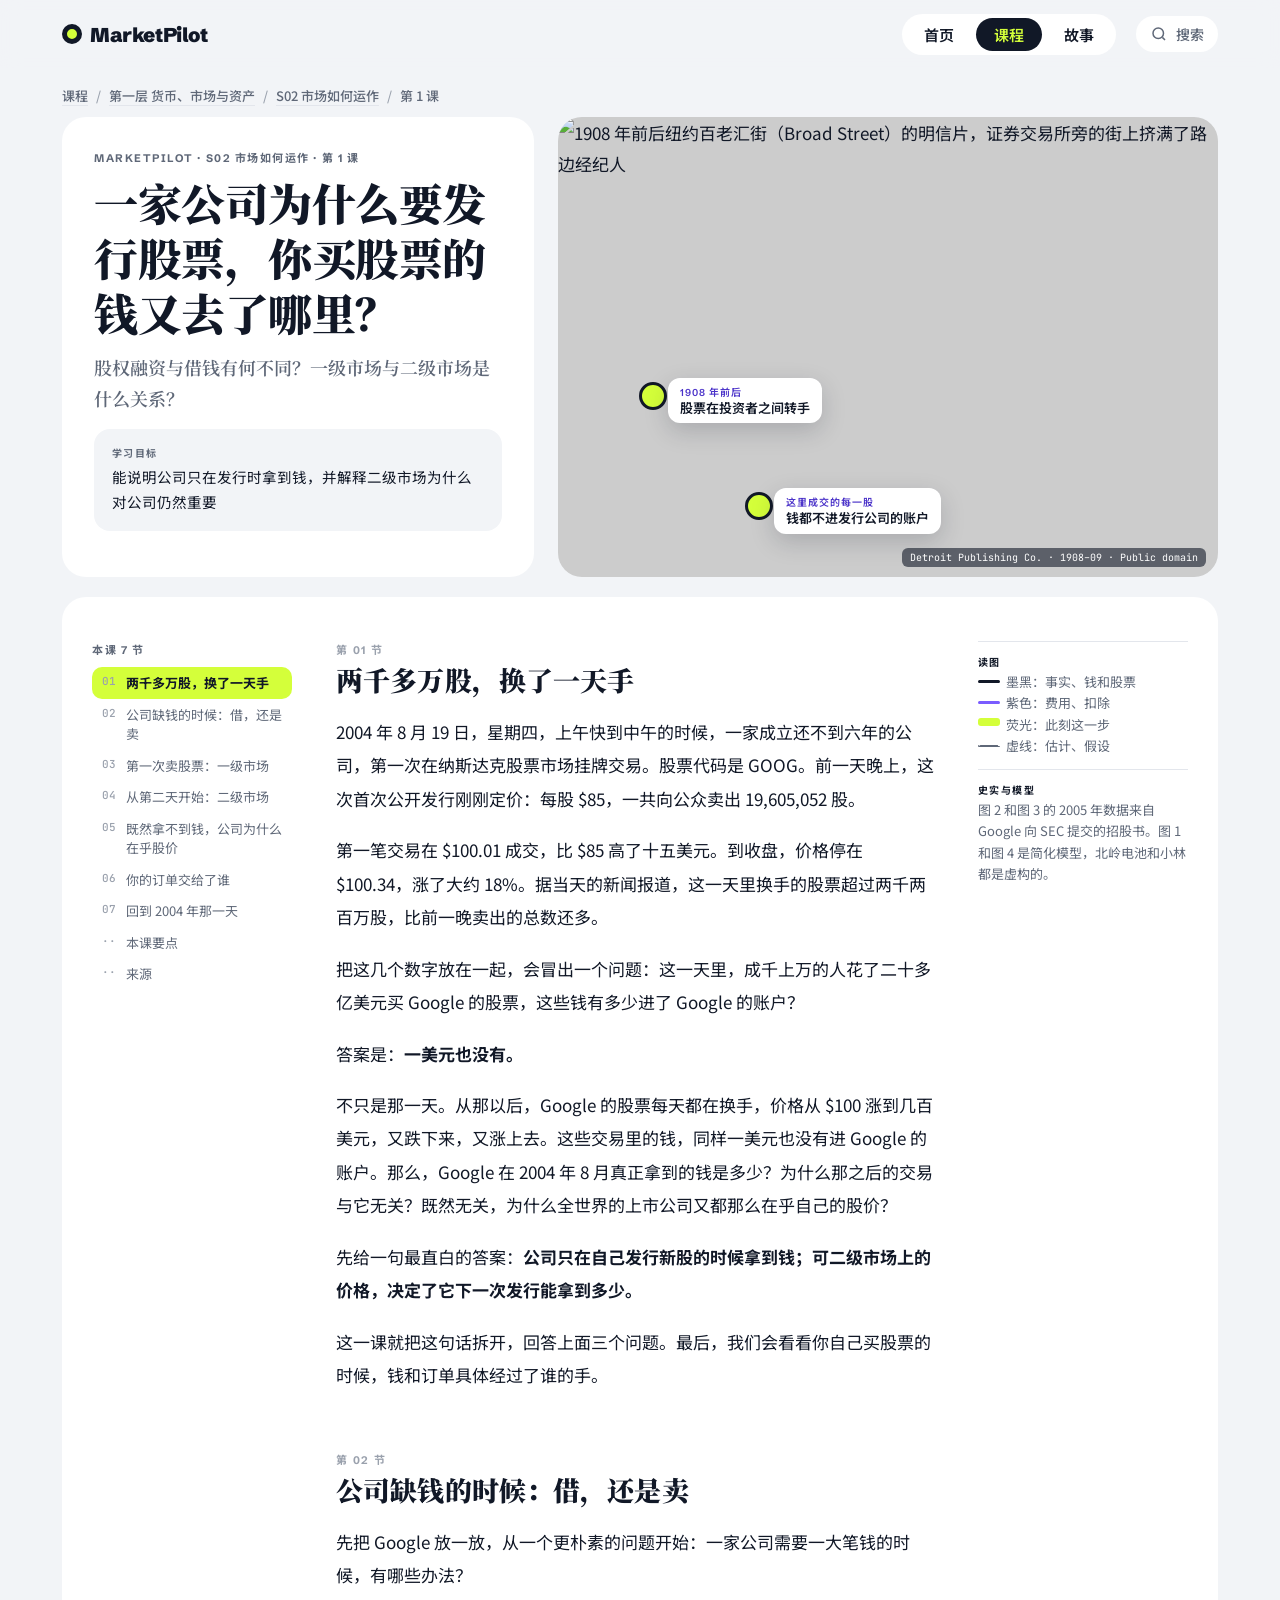
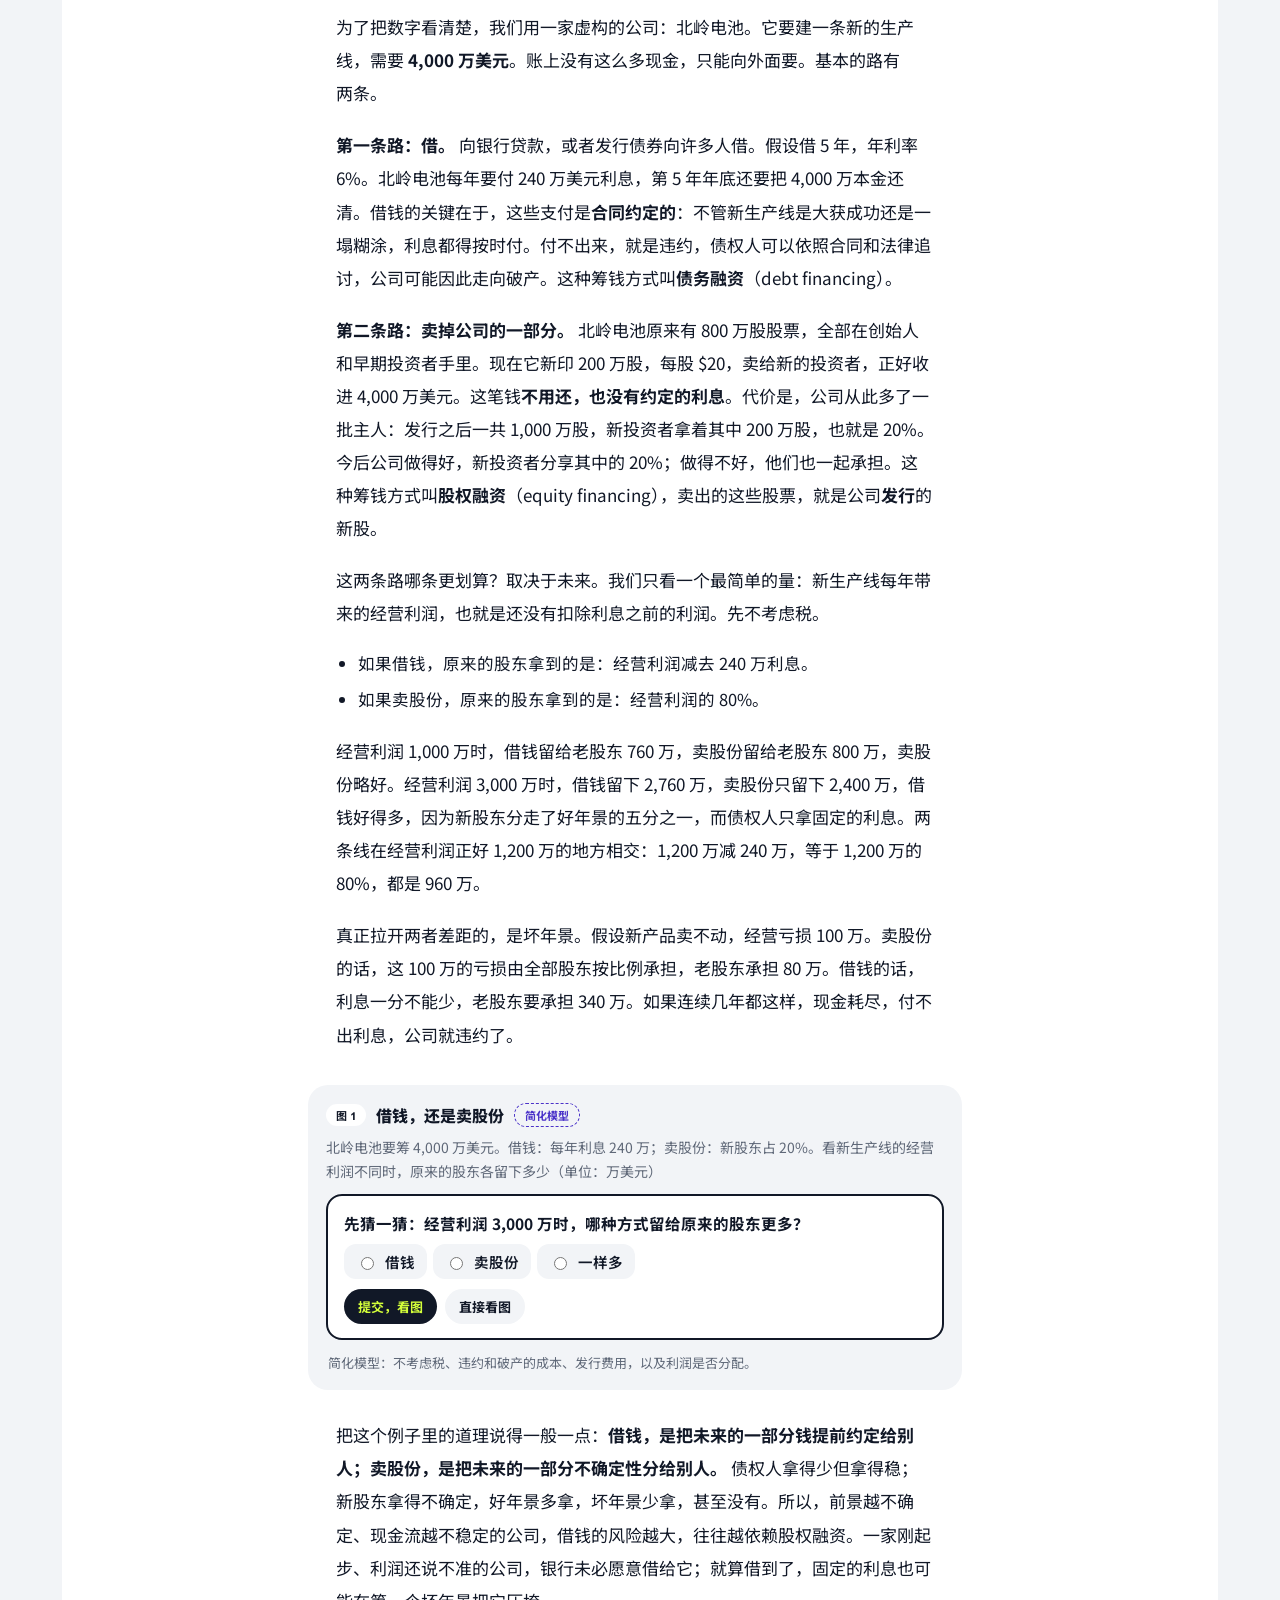
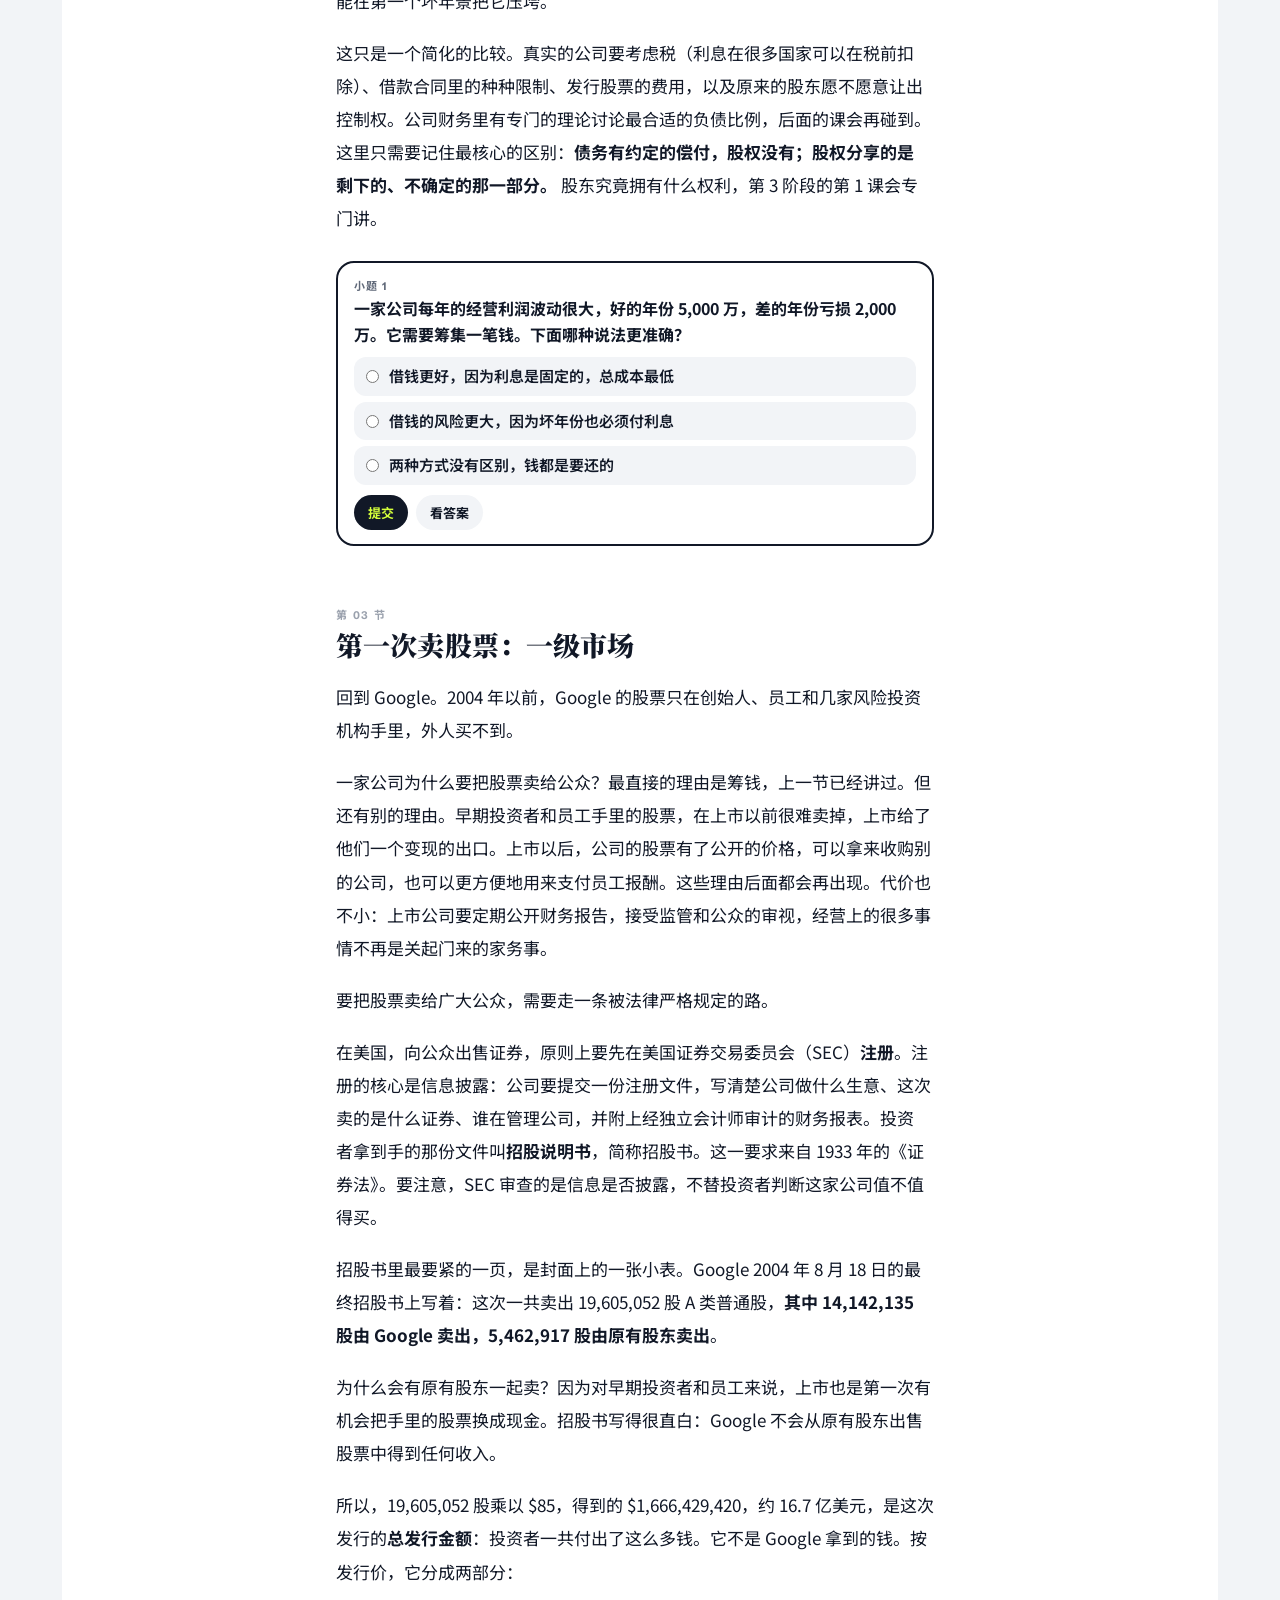
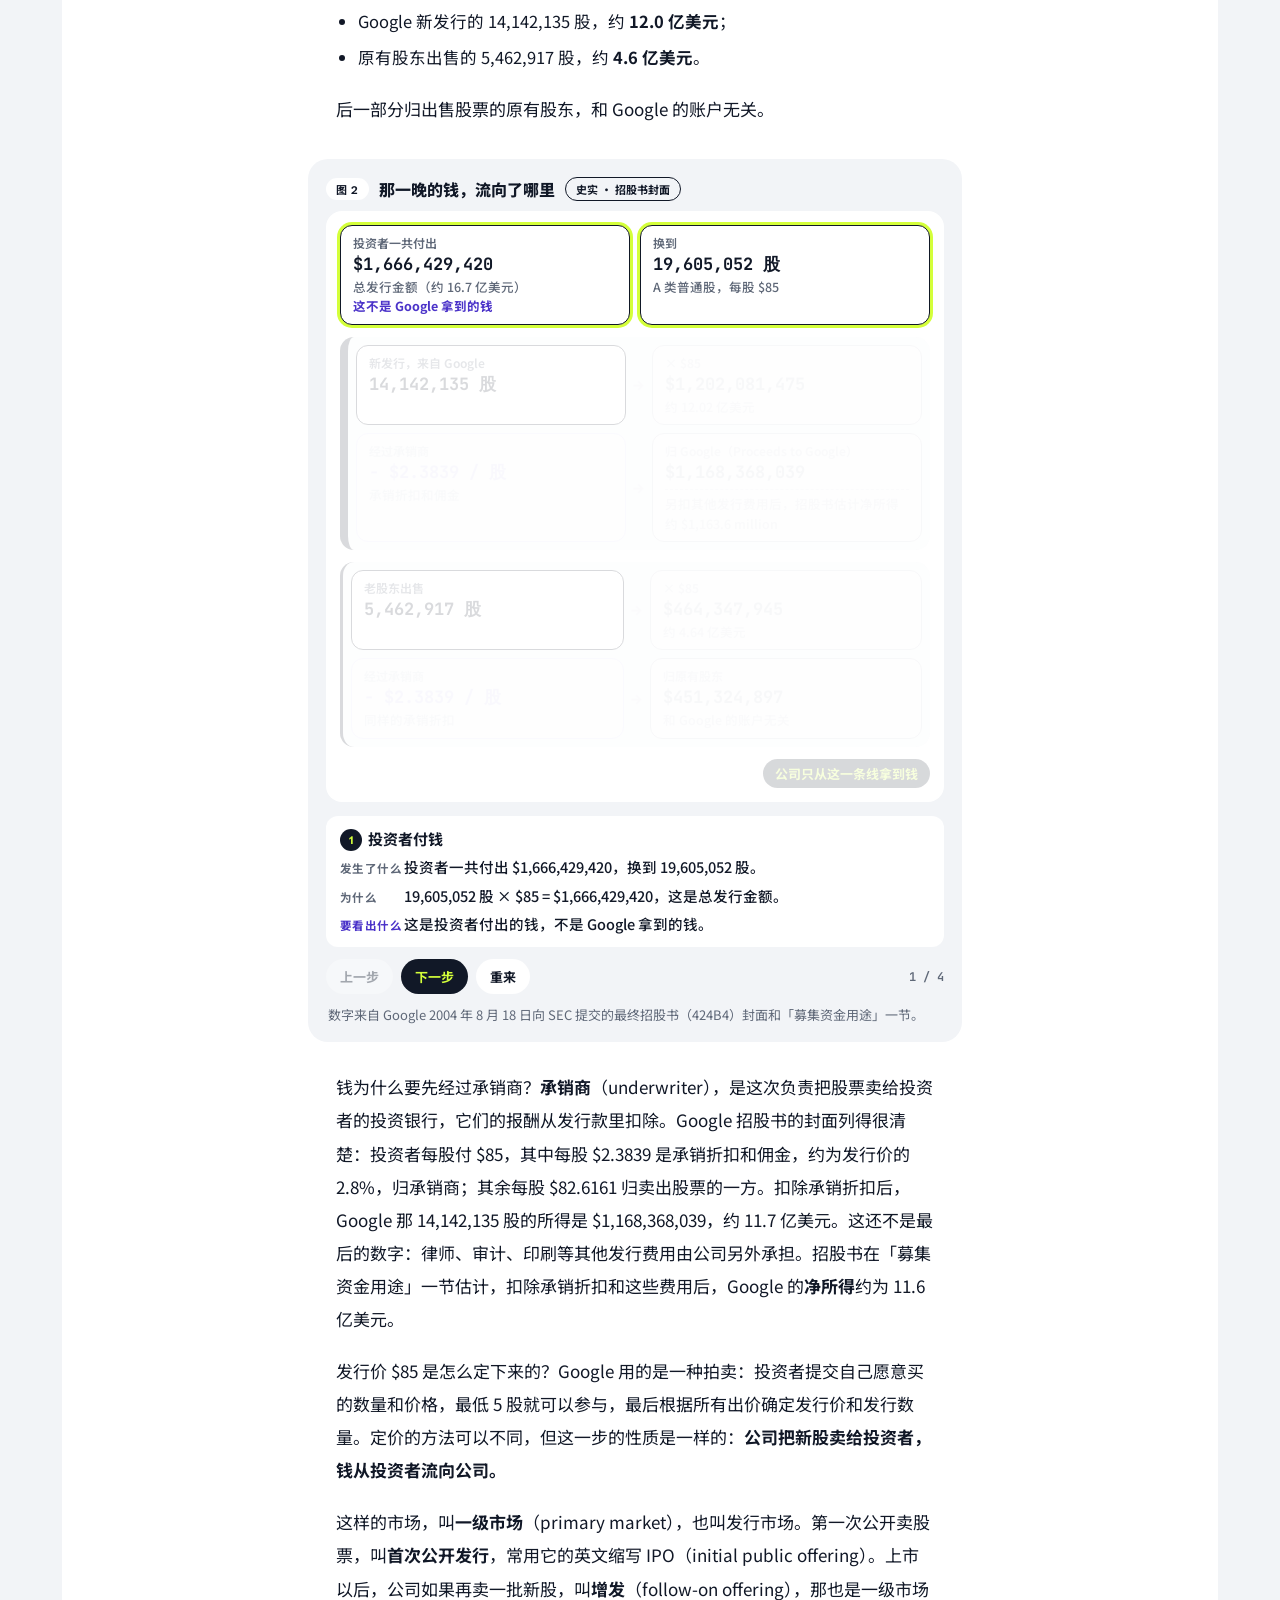
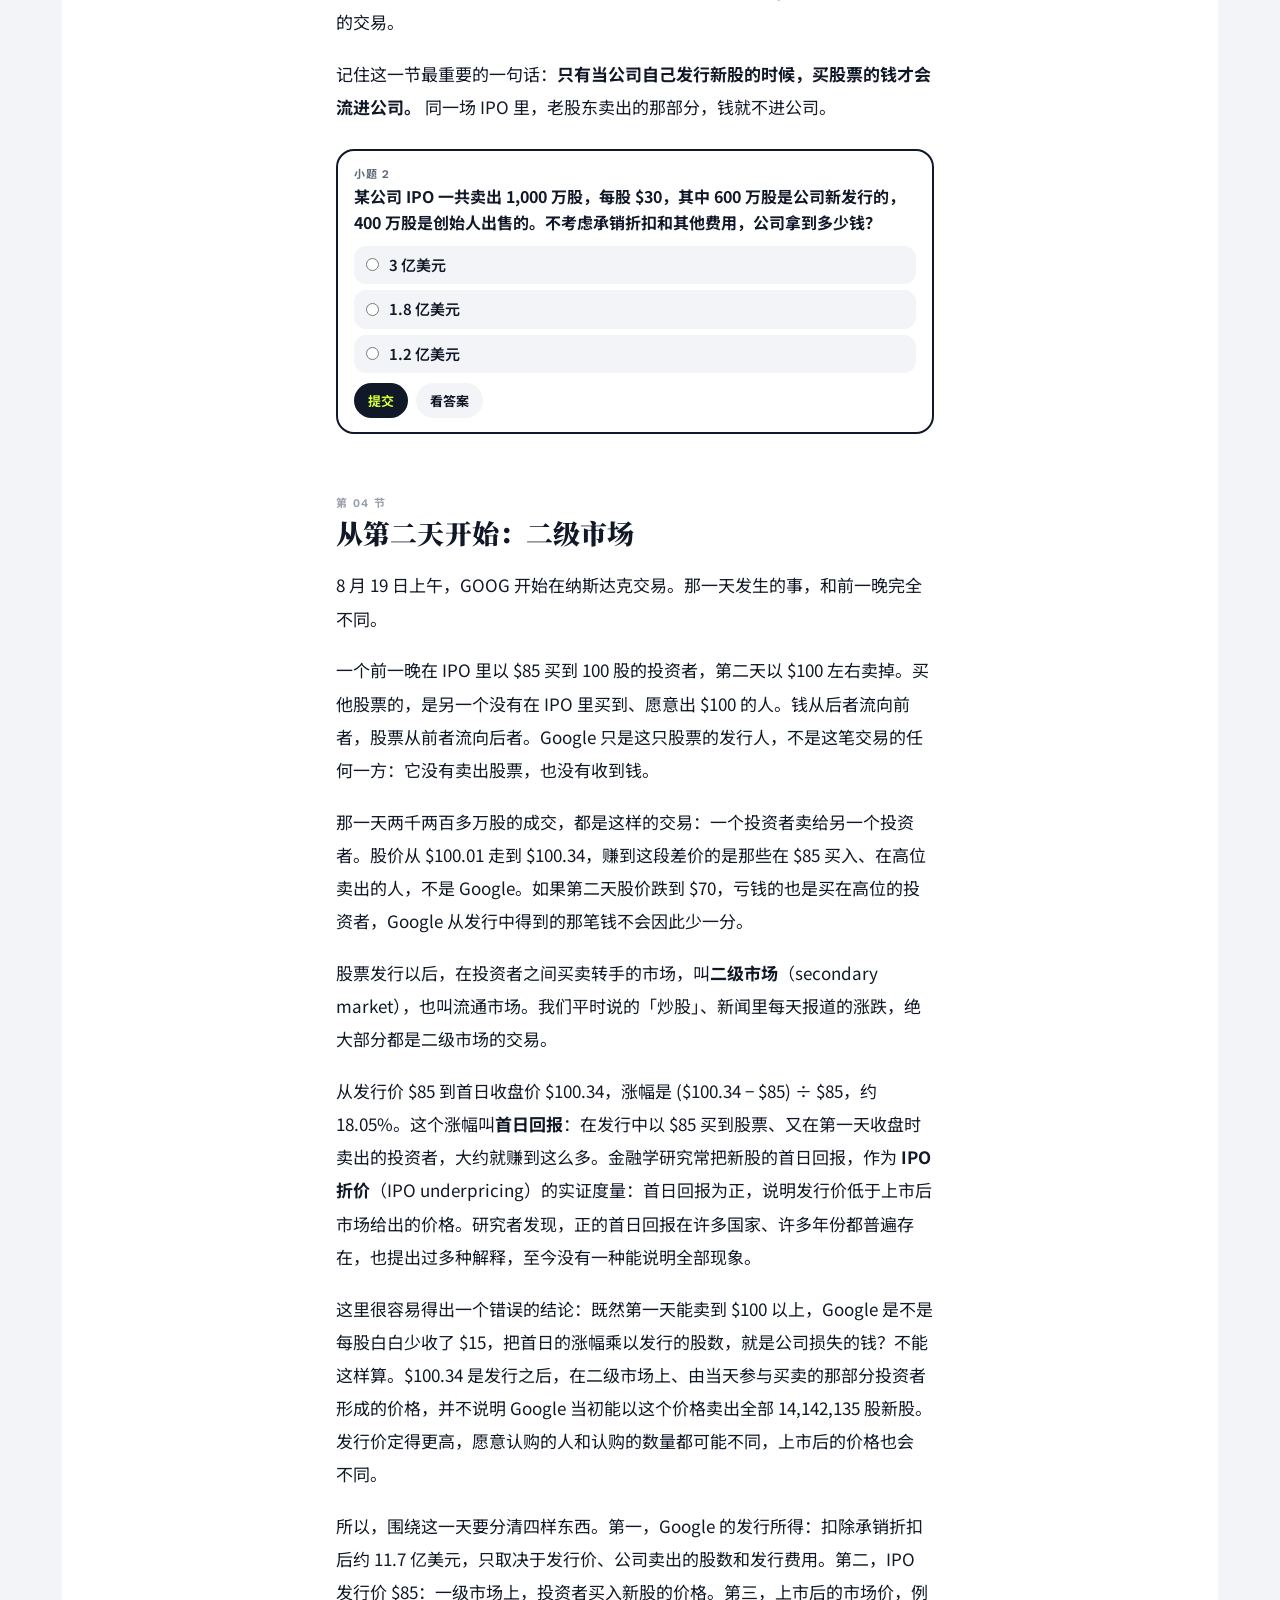
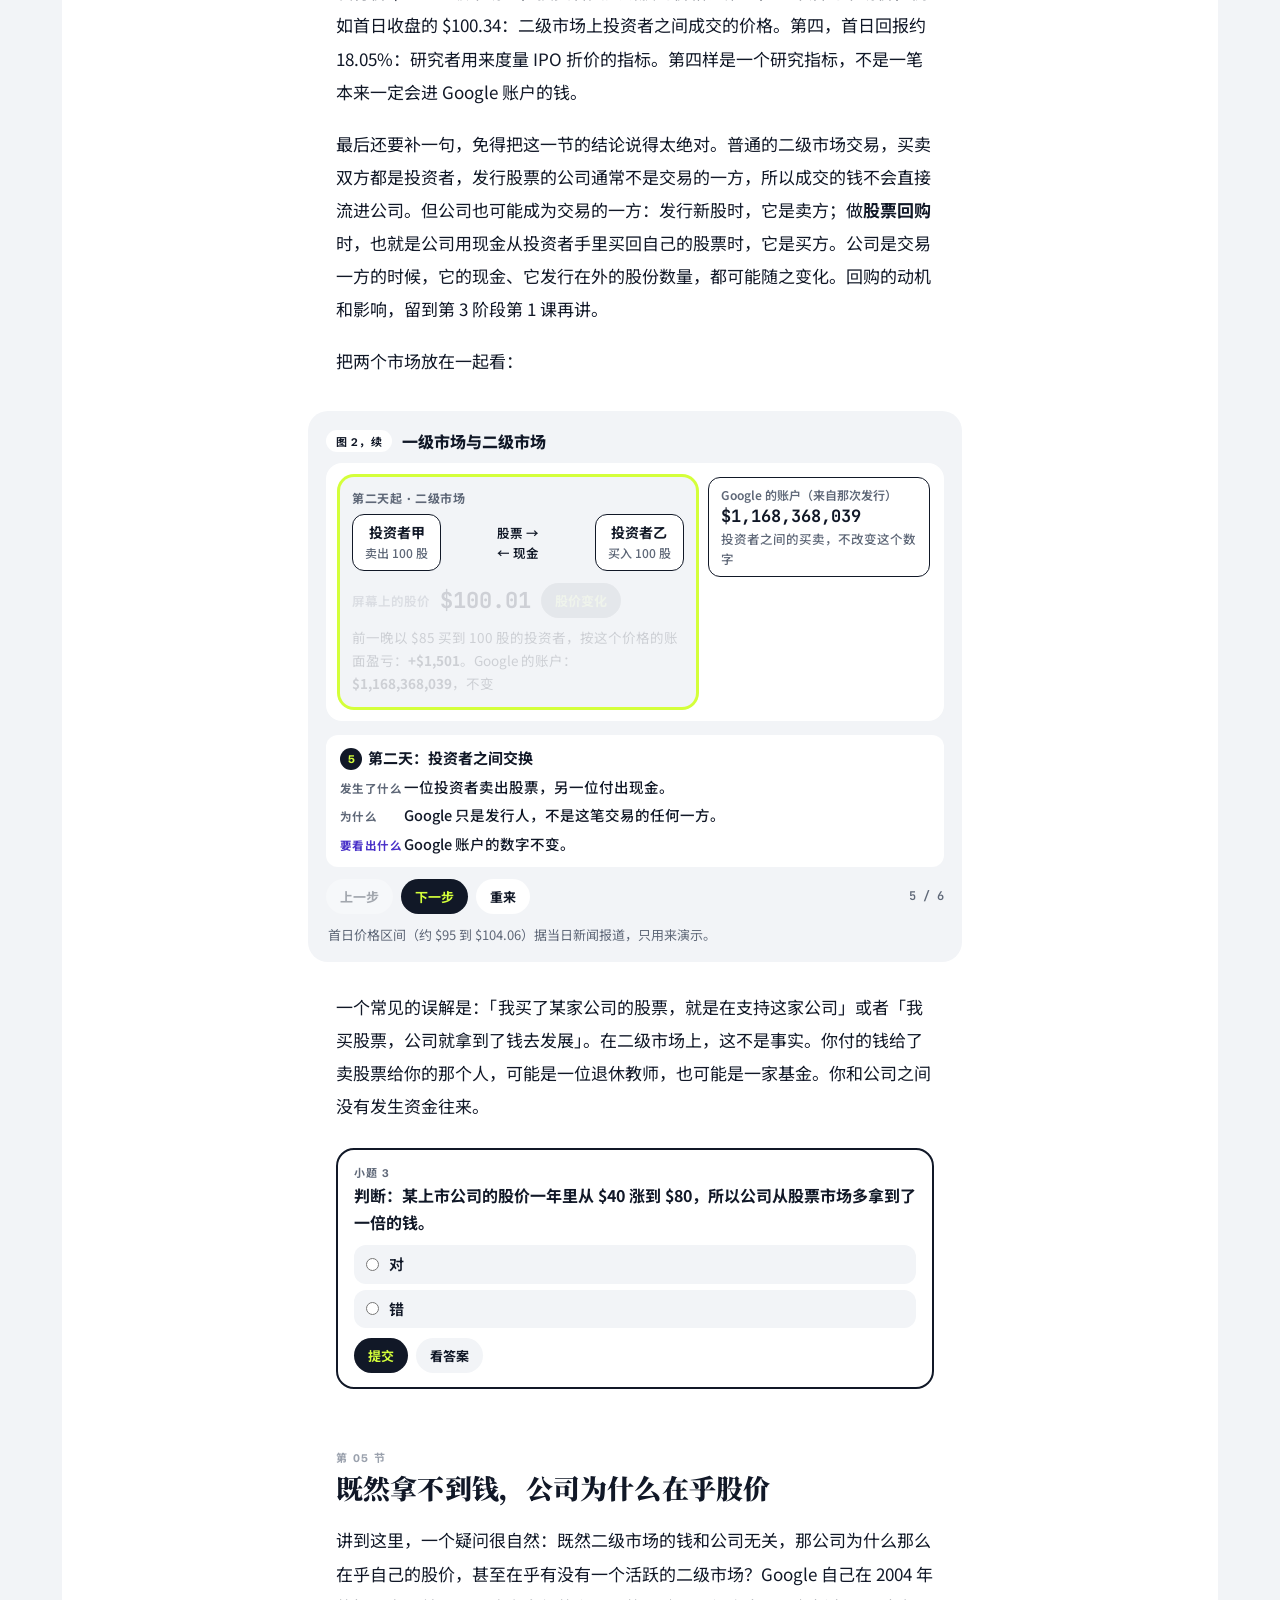
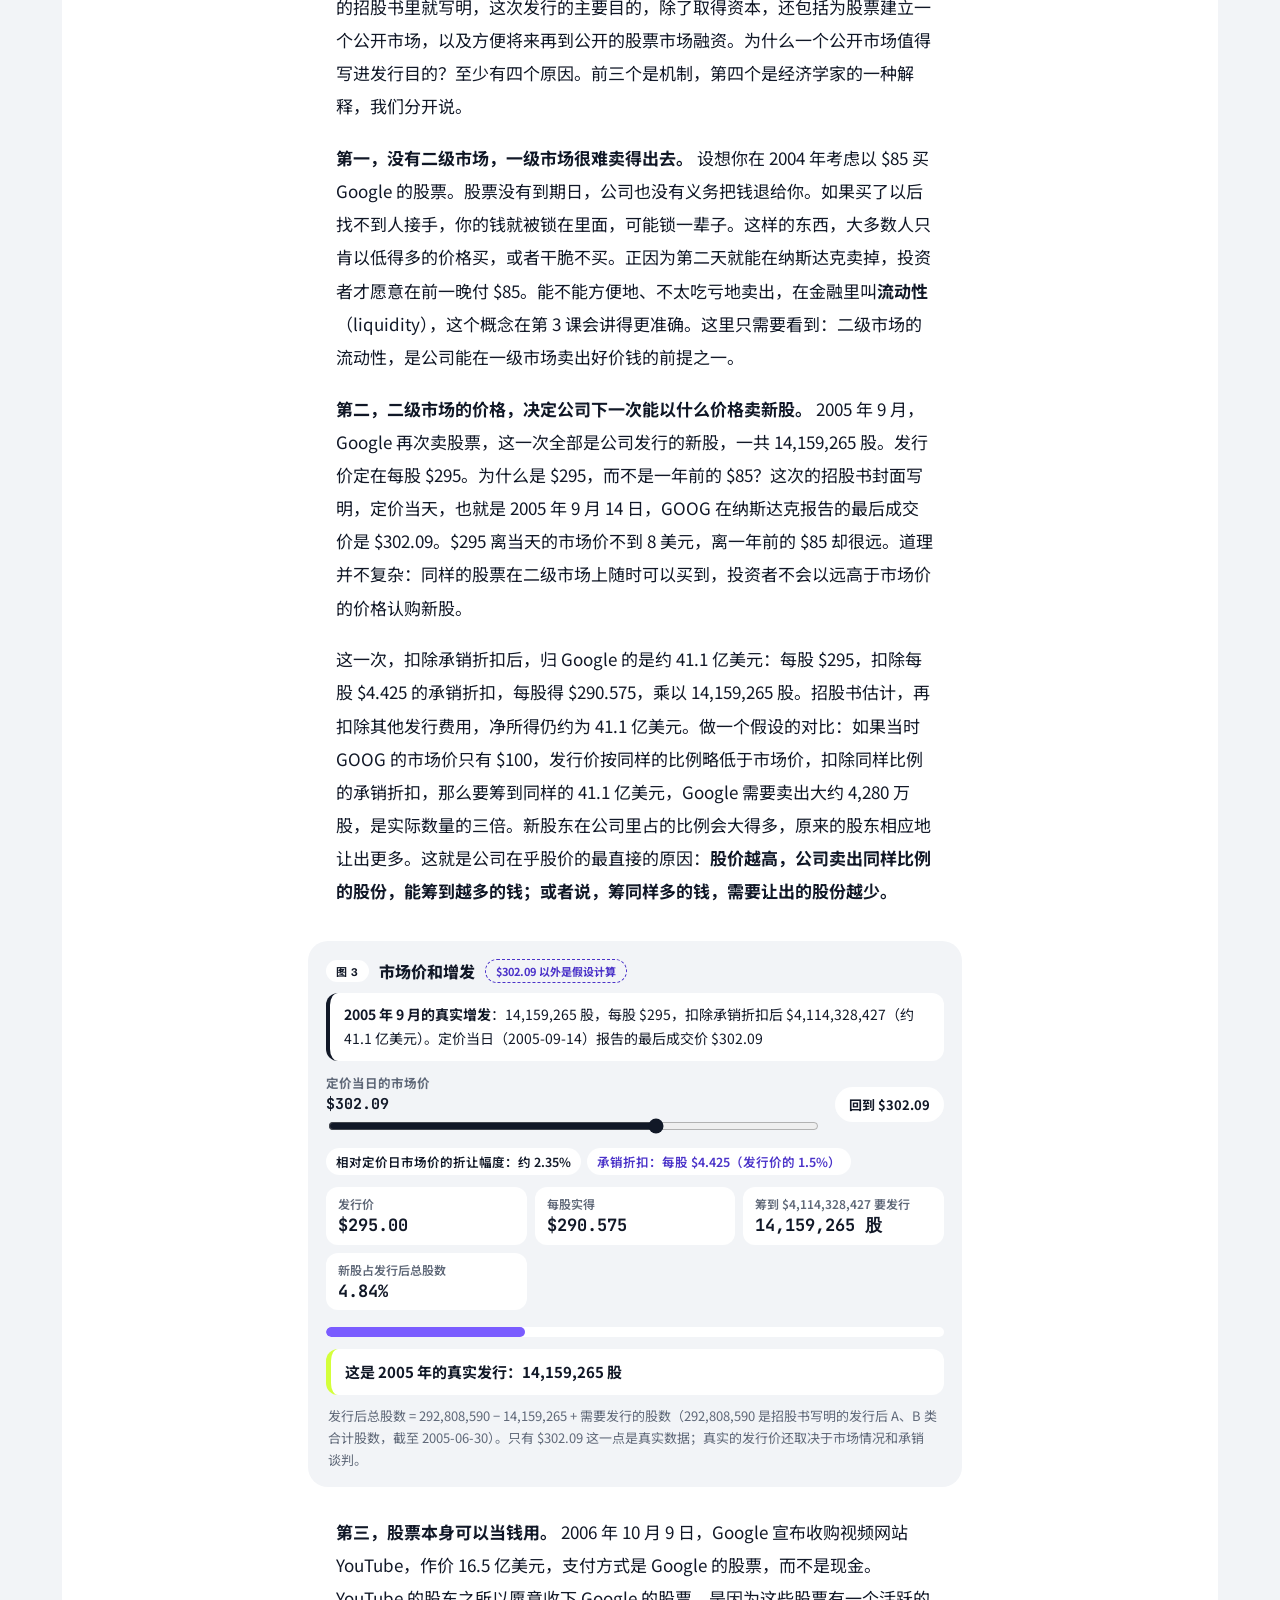
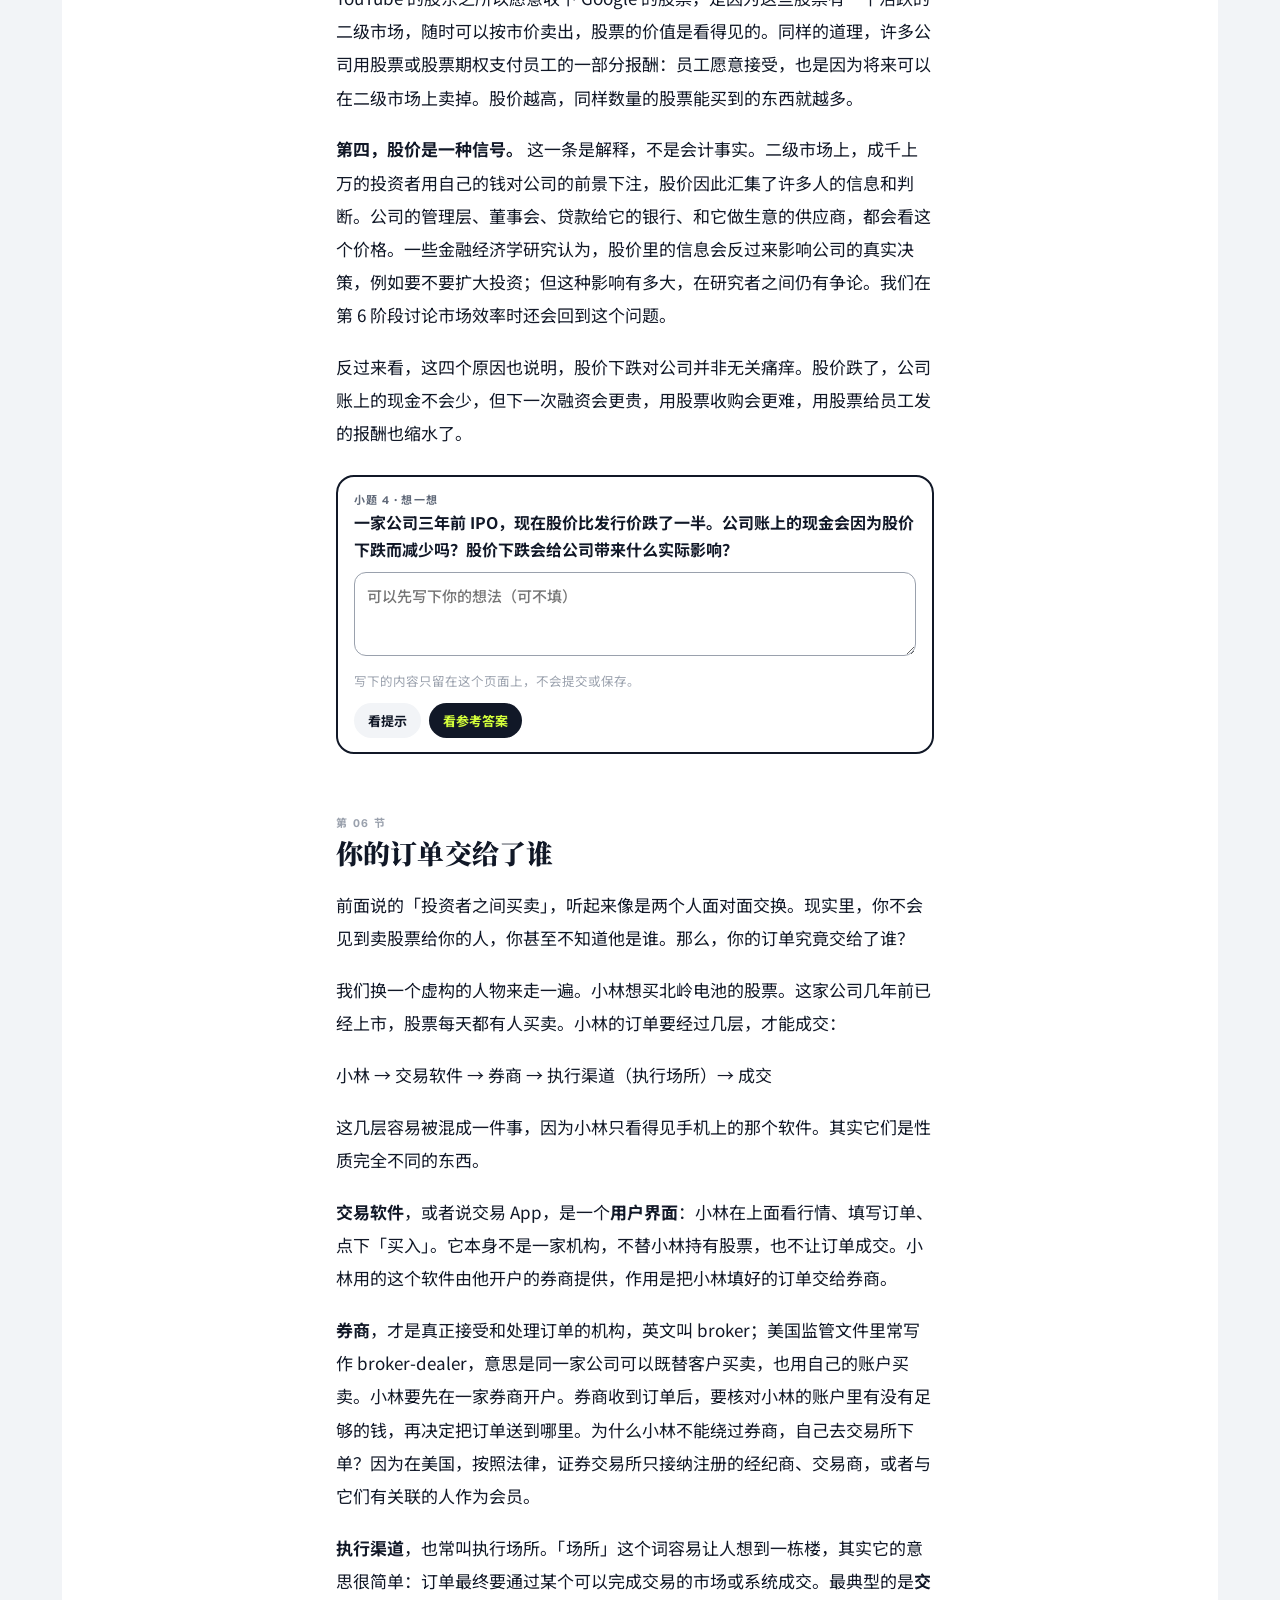
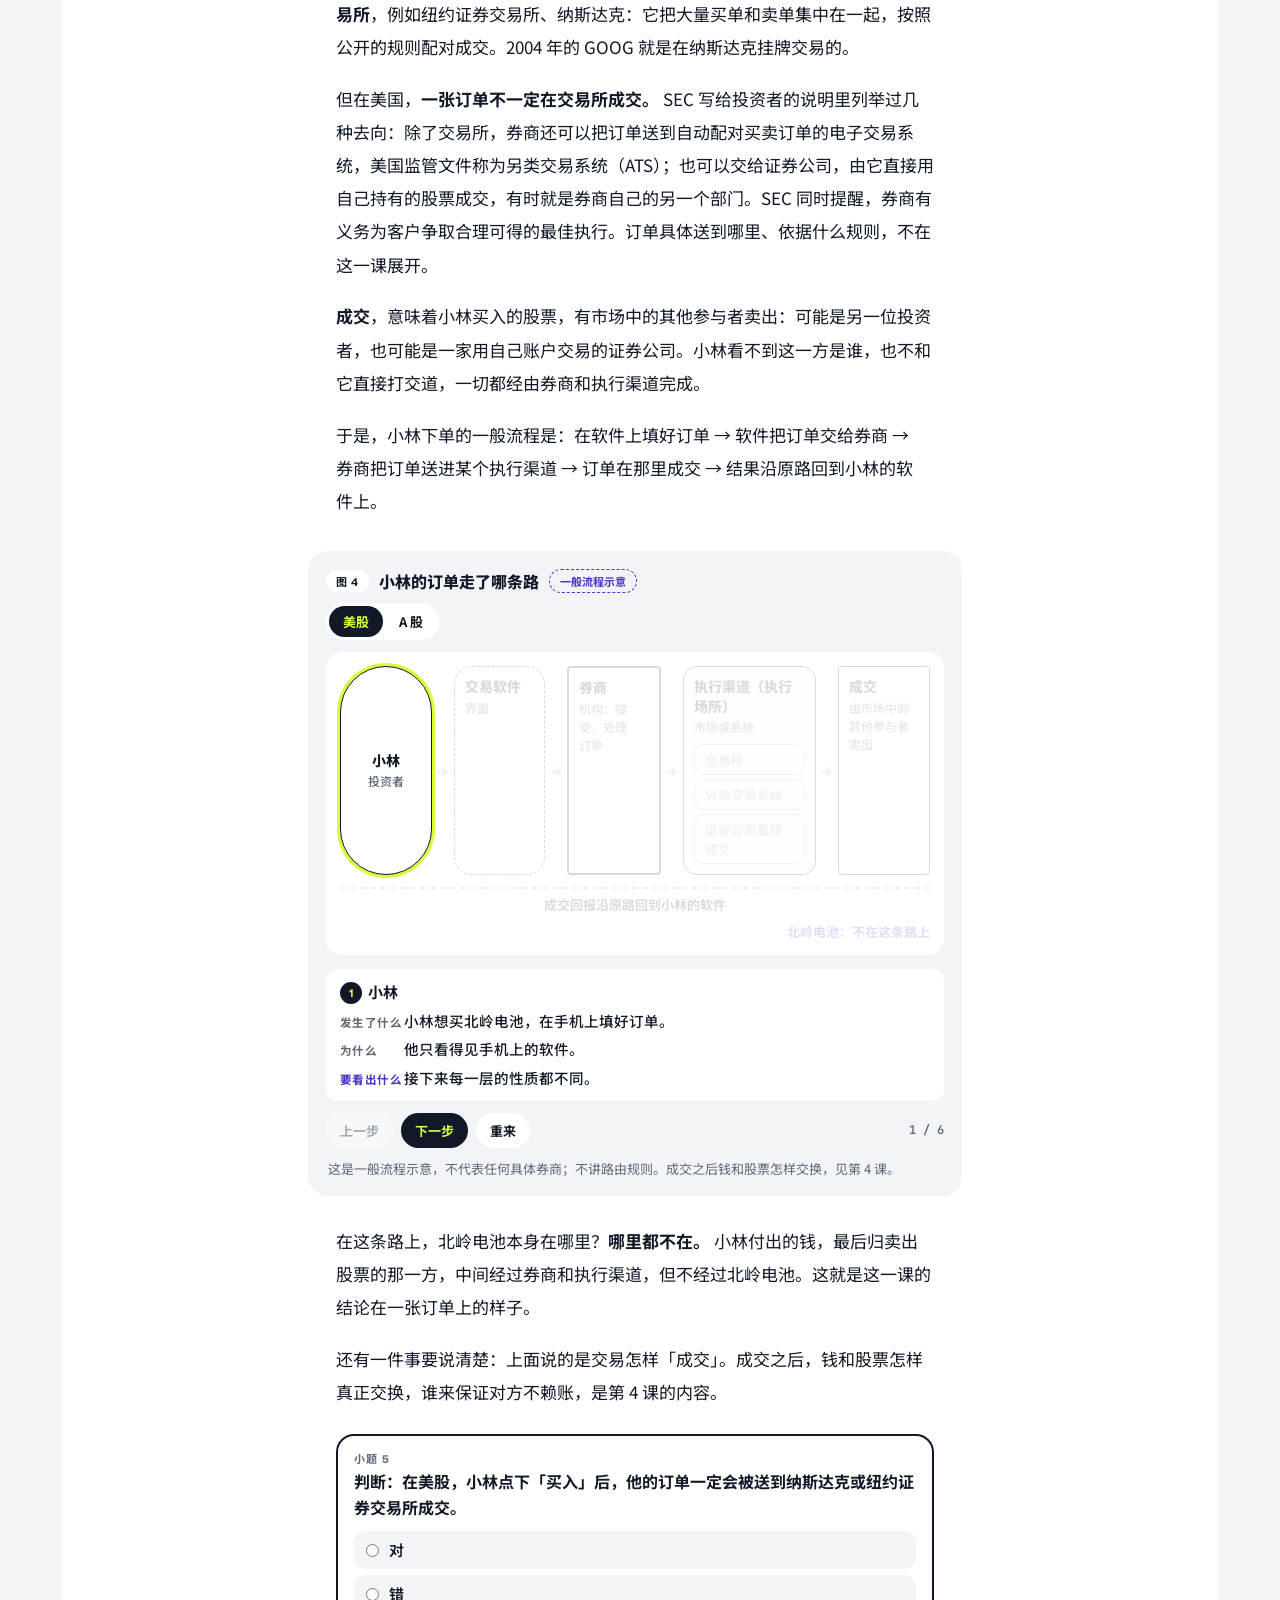
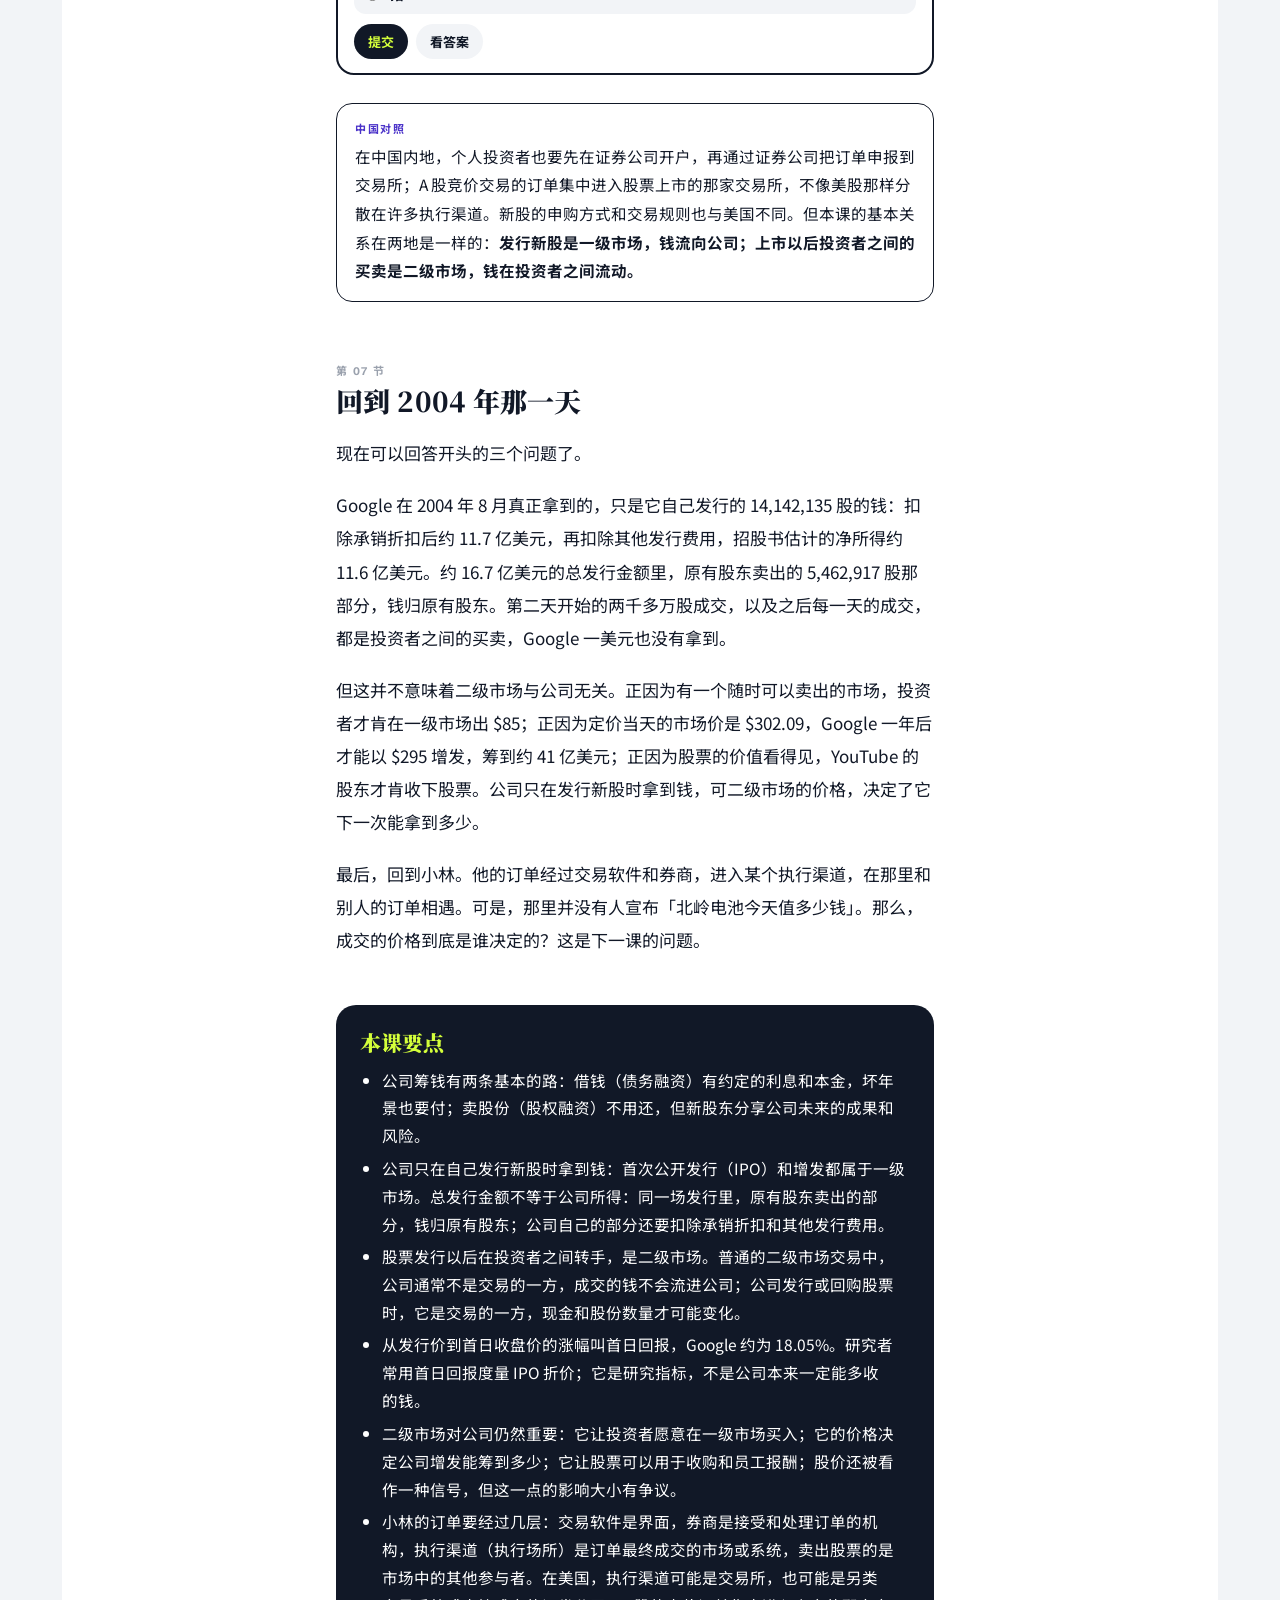
==== commit b888bf36: "五课文风修订：术语先给英文、开头给一句直白答案、拆分长段 S02-01、S02-02、S02-03、S02-04、S09-03 的课文与页面同步修改；更新搜索索引与批次跟踪文档。  Co-Author" ====
--- a/site/lessons/S02-01/index.html
+++ b/site/lessons/S02-01/index.html
@@ -71,14 +71,15 @@
 <p>把这几个数字放在一起，会冒出一个问题：这一天里，成千上万的人花了二十多亿美元买 Google 的股票，这些钱有多少进了 Google 的账户？</p>
 <p>答案是：<strong>一美元也没有。</strong></p>
 <p>不只是那一天。从那以后，Google 的股票每天都在换手，价格从 $100 涨到几百美元，又跌下来，又涨上去。这些交易里的钱，同样一美元也没有进 Google 的账户。那么，Google 在 2004 年 8 月真正拿到的钱是多少？为什么那之后的交易与它无关？既然无关，为什么全世界的上市公司又都那么在乎自己的股价？</p>
-<p>这一课要回答的，就是这三个问题。最后，我们会看看你自己买股票的时候，钱和订单具体经过了谁的手。</p>
+<p>先给一句最直白的答案：<strong>公司只在自己发行新股的时候拿到钱；可二级市场上的价格，决定了它下一次发行能拿到多少。</strong></p>
+<p>这一课就把这句话拆开，回答上面三个问题。最后，我们会看看你自己买股票的时候，钱和订单具体经过了谁的手。</p>
 </section>
 
 <section id="s2" aria-labelledby="h-s2"><h2 id="h-s2" tabindex="-1"><span class="hn">第 02 节</span>公司缺钱的时候：借，还是卖</h2>
 <p>先把 Google 放一放，从一个更朴素的问题开始：一家公司需要一大笔钱的时候，有哪些办法？</p>
 <p>为了把数字看清楚，我们用一家虚构的公司：北岭电池。它要建一条新的生产线，需要 <strong>4,000 万美元</strong>。账上没有这么多现金，只能向外面要。基本的路有两条。</p>
-<p><strong>第一条路：借。</strong> 向银行贷款，或者发行债券向许多人借。假设借 5 年，年利率 6%。北岭电池每年要付 240 万美元利息，第 5 年年底还要把 4,000 万本金还清。借钱的关键在于，这些支付是<strong>合同约定的</strong>：不管新生产线是大获成功还是一塌糊涂，利息都得按时付。付不出来，就是违约，债权人可以依照合同和法律追讨，公司可能因此走向破产。这种筹钱方式叫<strong>债务融资</strong>。</p>
-<p><strong>第二条路：卖掉公司的一部分。</strong> 北岭电池原来有 800 万股股票，全部在创始人和早期投资者手里。现在它新印 200 万股，每股 $20，卖给新的投资者，正好收进 4,000 万美元。这笔钱<strong>不用还，也没有约定的利息</strong>。代价是，公司从此多了一批主人：发行之后一共 1,000 万股，新投资者拿着其中 200 万股，也就是 20%。今后公司做得好，新投资者分享其中的 20%；做得不好，他们也一起承担。这种筹钱方式叫<strong>股权融资</strong>，卖出的这些股票，就是公司<strong>发行</strong>的新股。</p>
+<p><strong>第一条路：借。</strong> 向银行贷款，或者发行债券向许多人借。假设借 5 年，年利率 6%。北岭电池每年要付 240 万美元利息，第 5 年年底还要把 4,000 万本金还清。借钱的关键在于，这些支付是<strong>合同约定的</strong>：不管新生产线是大获成功还是一塌糊涂，利息都得按时付。付不出来，就是违约，债权人可以依照合同和法律追讨，公司可能因此走向破产。这种筹钱方式叫<strong>债务融资</strong>（debt financing）。</p>
+<p><strong>第二条路：卖掉公司的一部分。</strong> 北岭电池原来有 800 万股股票，全部在创始人和早期投资者手里。现在它新印 200 万股，每股 $20，卖给新的投资者，正好收进 4,000 万美元。这笔钱<strong>不用还，也没有约定的利息</strong>。代价是，公司从此多了一批主人：发行之后一共 1,000 万股，新投资者拿着其中 200 万股，也就是 20%。今后公司做得好，新投资者分享其中的 20%；做得不好，他们也一起承担。这种筹钱方式叫<strong>股权融资</strong>（equity financing），卖出的这些股票，就是公司<strong>发行</strong>的新股。</p>
 <p>这两条路哪条更划算？取决于未来。我们只看一个最简单的量：新生产线每年带来的经营利润，也就是还没有扣除利息之前的利润。先不考虑税。</p>
 <ul><li>如果借钱，原来的股东拿到的是：经营利润减去 240 万利息。</li><li>如果卖股份，原来的股东拿到的是：经营利润的 80%。</li></ul>
 <p>经营利润 1,000 万时，借钱留给老股东 760 万，卖股份留给老股东 800 万，卖股份略好。经营利润 3,000 万时，借钱留下 2,760 万，卖股份只留下 2,400 万，借钱好得多，因为新股东分走了好年景的五分之一，而债权人只拿固定的利息。两条线在经营利润正好 1,200 万的地方相交：1,200 万减 240 万，等于 1,200 万的 80%，都是 960 万。</p>
@@ -123,7 +124,7 @@
 <p>一家公司为什么要把股票卖给公众？最直接的理由是筹钱，上一节已经讲过。但还有别的理由。早期投资者和员工手里的股票，在上市以前很难卖掉，上市给了他们一个变现的出口。上市以后，公司的股票有了公开的价格，可以拿来收购别的公司，也可以更方便地用来支付员工报酬。这些理由后面都会再出现。代价也不小：上市公司要定期公开财务报告，接受监管和公众的审视，经营上的很多事情不再是关起门来的家务事。</p>
 <p>要把股票卖给广大公众，需要走一条被法律严格规定的路。</p>
 <p>在美国，向公众出售证券，原则上要先在美国证券交易委员会（SEC）<strong>注册</strong>。注册的核心是信息披露：公司要提交一份注册文件，写清楚公司做什么生意、这次卖的是什么证券、谁在管理公司，并附上经独立会计师审计的财务报表。投资者拿到手的那份文件叫<strong>招股说明书</strong>，简称招股书。这一要求来自 1933 年的《证券法》。要注意，SEC 审查的是信息是否披露，不替投资者判断这家公司值不值得买。</p>
-<p>招股书里最要紧的一页，是封面上的一张小表。Google 2004 年 8 月 18 日的最终招股书上写着：这次一共卖出 19,605,052 股 A 类普通股，<strong>其中 14,142,135 股由 Google 卖出，5,462,917 股由原有股东卖出</strong>。（顺带一提，14,142,135 恰好是根号 2 的前八位数字，1.4142135。）</p>
+<p>招股书里最要紧的一页，是封面上的一张小表。Google 2004 年 8 月 18 日的最终招股书上写着：这次一共卖出 19,605,052 股 A 类普通股，<strong>其中 14,142,135 股由 Google 卖出，5,462,917 股由原有股东卖出</strong>。</p>
 <p>为什么会有原有股东一起卖？因为对早期投资者和员工来说，上市也是第一次有机会把手里的股票换成现金。招股书写得很直白：Google 不会从原有股东出售股票中得到任何收入。</p>
 <p>所以，19,605,052 股乘以 $85，得到的 $1,666,429,420，约 16.7 亿美元，是这次发行的<strong>总发行金额</strong>：投资者一共付出了这么多钱。它不是 Google 拿到的钱。按发行价，它分成两部分：</p>
 <ul><li>Google 新发行的 14,142,135 股，约 <strong>12.0 亿美元</strong>；</li><li>原有股东出售的 5,462,917 股，约 <strong>4.6 亿美元</strong>。</li></ul>
@@ -154,9 +155,9 @@
   <ol class="pf-steps"></ol>
   <p class="pf-note">数字来自 Google 2004 年 8 月 18 日向 SEC 提交的最终招股书（424B4）封面和「募集资金用途」一节。</p>
 </figure>
-<p>钱为什么要先经过承销商？<strong>承销商</strong>，是这次负责把股票卖给投资者的投资银行，它们的报酬从发行款里扣除。Google 招股书的封面列得很清楚：投资者每股付 $85，其中每股 $2.3839 是承销折扣和佣金，约为发行价的 2.8%，归承销商；其余每股 $82.6161 归卖出股票的一方。扣除承销折扣后，Google 那 14,142,135 股的所得是 $1,168,368,039，约 11.7 亿美元。这还不是最后的数字：律师、审计、印刷等其他发行费用由公司另外承担。招股书在「募集资金用途」一节估计，扣除承销折扣和这些费用后，Google 的<strong>净所得</strong>约为 11.6 亿美元。</p>
+<p>钱为什么要先经过承销商？<strong>承销商</strong>（underwriter），是这次负责把股票卖给投资者的投资银行，它们的报酬从发行款里扣除。Google 招股书的封面列得很清楚：投资者每股付 $85，其中每股 $2.3839 是承销折扣和佣金，约为发行价的 2.8%，归承销商；其余每股 $82.6161 归卖出股票的一方。扣除承销折扣后，Google 那 14,142,135 股的所得是 $1,168,368,039，约 11.7 亿美元。这还不是最后的数字：律师、审计、印刷等其他发行费用由公司另外承担。招股书在「募集资金用途」一节估计，扣除承销折扣和这些费用后，Google 的<strong>净所得</strong>约为 11.6 亿美元。</p>
 <p>发行价 $85 是怎么定下来的？Google 用的是一种拍卖：投资者提交自己愿意买的数量和价格，最低 5 股就可以参与，最后根据所有出价确定发行价和发行数量。定价的方法可以不同，但这一步的性质是一样的：<strong>公司把新股卖给投资者，钱从投资者流向公司。</strong></p>
-<p>这样的市场，叫<strong>一级市场</strong>，也叫发行市场。第一次公开卖股票，叫<strong>首次公开发行</strong>，常用它的英文缩写 IPO（initial public offering）。上市以后，公司如果再卖一批新股，叫<strong>增发</strong>，那也是一级市场的交易。</p>
+<p>这样的市场，叫<strong>一级市场</strong>（primary market），也叫发行市场。第一次公开卖股票，叫<strong>首次公开发行</strong>，常用它的英文缩写 IPO（initial public offering）。上市以后，公司如果再卖一批新股，叫<strong>增发</strong>（follow-on offering），那也是一级市场的交易。</p>
 <p>记住这一节最重要的一句话：<strong>只有当公司自己发行新股的时候，买股票的钱才会流进公司。</strong> 同一场 IPO 里，老股东卖出的那部分，钱就不进公司。</p>
 <div class="quiz" id="q2" data-answer="1">
   <p class="qq"><span class="qh">小题 2</span>某公司 IPO 一共卖出 1,000 万股，每股 $30，其中 600 万股是公司新发行的，400 万股是创始人出售的。不考虑承销折扣和其他费用，公司拿到多少钱？</p>
@@ -170,7 +171,7 @@
 <p>8 月 19 日上午，GOOG 开始在纳斯达克交易。那一天发生的事，和前一晚完全不同。</p>
 <p>一个前一晚在 IPO 里以 $85 买到 100 股的投资者，第二天以 $100 左右卖掉。买他股票的，是另一个没有在 IPO 里买到、愿意出 $100 的人。钱从后者流向前者，股票从前者流向后者。Google 只是这只股票的发行人，不是这笔交易的任何一方：它没有卖出股票，也没有收到钱。</p>
 <p>那一天两千两百多万股的成交，都是这样的交易：一个投资者卖给另一个投资者。股价从 $100.01 走到 $100.34，赚到这段差价的是那些在 $85 买入、在高位卖出的人，不是 Google。如果第二天股价跌到 $70，亏钱的也是买在高位的投资者，Google 从发行中得到的那笔钱不会因此少一分。</p>
-<p>股票发行以后，在投资者之间买卖转手的市场，叫<strong>二级市场</strong>，也叫流通市场。我们平时说的「炒股」、新闻里每天报道的涨跌，绝大部分都是二级市场的交易。</p>
+<p>股票发行以后，在投资者之间买卖转手的市场，叫<strong>二级市场</strong>（secondary market），也叫流通市场。我们平时说的「炒股」、新闻里每天报道的涨跌，绝大部分都是二级市场的交易。</p>
 <p>从发行价 $85 到首日收盘价 $100.34，涨幅是 ($100.34 − $85) ÷ $85，约 18.05%。这个涨幅叫<strong>首日回报</strong>：在发行中以 $85 买到股票、又在第一天收盘时卖出的投资者，大约就赚到这么多。金融学研究常把新股的首日回报，作为 <strong>IPO 折价</strong>（IPO underpricing）的实证度量：首日回报为正，说明发行价低于上市后市场给出的价格。研究者发现，正的首日回报在许多国家、许多年份都普遍存在，也提出过多种解释，至今没有一种能说明全部现象。</p>
 <p>这里很容易得出一个错误的结论：既然第一天能卖到 $100 以上，Google 是不是每股白白少收了 $15，把首日的涨幅乘以发行的股数，就是公司损失的钱？不能这样算。$100.34 是发行之后，在二级市场上、由当天参与买卖的那部分投资者形成的价格，并不说明 Google 当初能以这个价格卖出全部 14,142,135 股新股。发行价定得更高，愿意认购的人和认购的数量都可能不同，上市后的价格也会不同。</p>
 <p>所以，围绕这一天要分清四样东西。第一，Google 的发行所得：扣除承销折扣后约 11.7 亿美元，只取决于发行价、公司卖出的股数和发行费用。第二，IPO 发行价 $85：一级市场上，投资者买入新股的价格。第三，上市后的市场价，例如首日收盘的 $100.34：二级市场上投资者之间成交的价格。第四，首日回报约 18.05%：研究者用来度量 IPO 折价的指标。第四样是一个研究指标，不是一笔本来一定会进 Google 账户的钱。</p>
@@ -203,8 +204,8 @@
 
 <section id="s5" aria-labelledby="h-s5"><h2 id="h-s5" tabindex="-1"><span class="hn">第 05 节</span>既然拿不到钱，公司为什么在乎股价</h2>
 <p>讲到这里，一个疑问很自然：既然二级市场的钱和公司无关，那公司为什么那么在乎自己的股价，甚至在乎有没有一个活跃的二级市场？Google 自己在 2004 年的招股书里就写明，这次发行的主要目的，除了取得资本，还包括为股票建立一个公开市场，以及方便将来再到公开的股票市场融资。为什么一个公开市场值得写进发行目的？至少有四个原因。前三个是机制，第四个是经济学家的一种解释，我们分开说。</p>
-<p><strong>第一，没有二级市场，一级市场很难卖得出去。</strong> 设想你在 2004 年考虑以 $85 买 Google 的股票。股票没有到期日，公司也没有义务把钱退给你。如果买了以后找不到人接手，你的钱就被锁在里面，可能锁一辈子。这样的东西，大多数人只肯以低得多的价格买，或者干脆不买。正因为第二天就能在纳斯达克卖掉，投资者才愿意在前一晚付 $85。能不能方便地、不太吃亏地卖出，在金融里叫<strong>流动性</strong>，这个概念在第 3 课会讲得更准确。这里只需要看到：二级市场的流动性，是公司能在一级市场卖出好价钱的前提之一。</p>
-<p><strong>第二，二级市场的价格，决定公司下一次能以什么价格卖新股。</strong> 2005 年 9 月，Google 再次卖股票，这一次全部是公司发行的新股，一共 14,159,265 股。（又是一个数字游戏：这是圆周率小数点后的八位，3.14159265。）发行价定在每股 $295。为什么是 $295，而不是一年前的 $85？这次的招股书封面写明，定价当天，也就是 2005 年 9 月 14 日，GOOG 在纳斯达克报告的最后成交价是 $302.09。$295 离当天的市场价不到 8 美元，离一年前的 $85 却很远。道理并不复杂：同样的股票在二级市场上随时可以买到，投资者不会以远高于市场价的价格认购新股。</p>
+<p><strong>第一，没有二级市场，一级市场很难卖得出去。</strong> 设想你在 2004 年考虑以 $85 买 Google 的股票。股票没有到期日，公司也没有义务把钱退给你。如果买了以后找不到人接手，你的钱就被锁在里面，可能锁一辈子。这样的东西，大多数人只肯以低得多的价格买，或者干脆不买。正因为第二天就能在纳斯达克卖掉，投资者才愿意在前一晚付 $85。能不能方便地、不太吃亏地卖出，在金融里叫<strong>流动性</strong>（liquidity），这个概念在第 3 课会讲得更准确。这里只需要看到：二级市场的流动性，是公司能在一级市场卖出好价钱的前提之一。</p>
+<p><strong>第二，二级市场的价格，决定公司下一次能以什么价格卖新股。</strong> 2005 年 9 月，Google 再次卖股票，这一次全部是公司发行的新股，一共 14,159,265 股。发行价定在每股 $295。为什么是 $295，而不是一年前的 $85？这次的招股书封面写明，定价当天，也就是 2005 年 9 月 14 日，GOOG 在纳斯达克报告的最后成交价是 $302.09。$295 离当天的市场价不到 8 美元，离一年前的 $85 却很远。道理并不复杂：同样的股票在二级市场上随时可以买到，投资者不会以远高于市场价的价格认购新股。</p>
 <p>这一次，扣除承销折扣后，归 Google 的是约 41.1 亿美元：每股 $295，扣除每股 $4.425 的承销折扣，每股得 $290.575，乘以 14,159,265 股。招股书估计，再扣除其他发行费用，净所得仍约为 41.1 亿美元。做一个假设的对比：如果当时 GOOG 的市场价只有 $100，发行价按同样的比例略低于市场价，扣除同样比例的承销折扣，那么要筹到同样的 41.1 亿美元，Google 需要卖出大约 4,280 万股，是实际数量的三倍。新股东在公司里占的比例会大得多，原来的股东相应地让出更多。这就是公司在乎股价的最直接的原因：<strong>股价越高，公司卖出同样比例的股份，能筹到越多的钱；或者说，筹同样多的钱，需要让出的股份越少。</strong></p>
 <figure class="pf" id="fig3" aria-labelledby="fig3-t">
   <figcaption class="pf-hd"><span class="flab">图 3</span><span id="fig3-t">市场价和增发</span><span class="kind model">$302.09 以外是假设计算</span></figcaption>
@@ -238,7 +239,8 @@
 <p>这几层容易被混成一件事，因为小林只看得见手机上的那个软件。其实它们是性质完全不同的东西。</p>
 <p><strong>交易软件</strong>，或者说交易 App，是一个<strong>用户界面</strong>：小林在上面看行情、填写订单、点下「买入」。它本身不是一家机构，不替小林持有股票，也不让订单成交。小林用的这个软件由他开户的券商提供，作用是把小林填好的订单交给券商。</p>
 <p><strong>券商</strong>，才是真正接受和处理订单的机构，英文叫 broker；美国监管文件里常写作 broker-dealer，意思是同一家公司可以既替客户买卖，也用自己的账户买卖。小林要先在一家券商开户。券商收到订单后，要核对小林的账户里有没有足够的钱，再决定把订单送到哪里。为什么小林不能绕过券商，自己去交易所下单？因为在美国，按照法律，证券交易所只接纳注册的经纪商、交易商，或者与它们有关联的人作为会员。</p>
-<p><strong>执行渠道</strong>，也常叫执行场所。「场所」这个词容易让人想到一栋楼，其实它的意思很简单：订单最终要通过某个可以完成交易的市场或系统成交。最典型的是<strong>交易所</strong>，例如纽约证券交易所、纳斯达克：它把大量买单和卖单集中在一起，按照公开的规则配对成交。2004 年的 GOOG 就是在纳斯达克挂牌交易的。但在美国，<strong>一张订单不一定在交易所成交。</strong> SEC 写给投资者的说明里列举过几种去向：除了交易所，券商还可以把订单送到自动配对买卖订单的电子交易系统，美国监管文件称为另类交易系统（ATS）；也可以交给证券公司，由它直接用自己持有的股票成交，有时就是券商自己的另一个部门。SEC 同时提醒，券商有义务为客户争取合理可得的最佳执行。订单具体送到哪里、依据什么规则，不在这一课展开。</p>
+<p><strong>执行渠道</strong>，也常叫执行场所。「场所」这个词容易让人想到一栋楼，其实它的意思很简单：订单最终要通过某个可以完成交易的市场或系统成交。最典型的是<strong>交易所</strong>，例如纽约证券交易所、纳斯达克：它把大量买单和卖单集中在一起，按照公开的规则配对成交。2004 年的 GOOG 就是在纳斯达克挂牌交易的。</p>
+<p>但在美国，<strong>一张订单不一定在交易所成交。</strong> SEC 写给投资者的说明里列举过几种去向：除了交易所，券商还可以把订单送到自动配对买卖订单的电子交易系统，美国监管文件称为另类交易系统（ATS）；也可以交给证券公司，由它直接用自己持有的股票成交，有时就是券商自己的另一个部门。SEC 同时提醒，券商有义务为客户争取合理可得的最佳执行。订单具体送到哪里、依据什么规则，不在这一课展开。</p>
 <p><strong>成交</strong>，意味着小林买入的股票，有市场中的其他参与者卖出：可能是另一位投资者，也可能是一家用自己账户交易的证券公司。小林看不到这一方是谁，也不和它直接打交道，一切都经由券商和执行渠道完成。</p>
 <p>于是，小林下单的一般流程是：在软件上填好订单 → 软件把订单交给券商 → 券商把订单送进某个执行渠道 → 订单在那里成交 → 结果沿原路回到小林的软件上。</p>
 <figure class="pf" id="fig4" aria-labelledby="fig4-t">
--- a/site/assets/site.css
+++ b/site/assets/site.css
@@ -42,7 +42,7 @@
 .hot::before{content:"";position:absolute;left:-11px;top:-11px;width:22px;height:22px;border-radius:50%;background:var(--lime);border:3px solid var(--ink);animation:ping 2.2s infinite}
 @keyframes ping{0%{box-shadow:0 0 0 0 rgba(212,255,58,.8)}70%{box-shadow:0 0 0 14px rgba(212,255,58,0)}100%{box-shadow:0 0 0 0 rgba(212,255,58,0)}}
 .hot span{position:absolute;left:18px;top:-15px;white-space:nowrap;background:var(--card);color:var(--ink);font:600 13px/1.4 var(--zh);padding:6px 12px;border-radius:12px;box-shadow:0 8px 24px rgba(17,24,39,.18)}
-.hot span small{display:block;font:600 10px var(--sans);letter-spacing:.1em;color:var(--vio);text-transform:uppercase}
+.hot span small{display:block;font:600 10px var(--sans);letter-spacing:.1em;color:var(--vio2);text-transform:uppercase}
 .hot.l span{left:auto;right:18px}
 .credit{position:absolute;right:12px;bottom:10px;font:10px/1.5 var(--mono);color:#fff;background:rgba(17,24,39,.6);padding:2px 8px;border-radius:6px;z-index:2;text-decoration:none}
 a.credit:hover{background:var(--ink)}
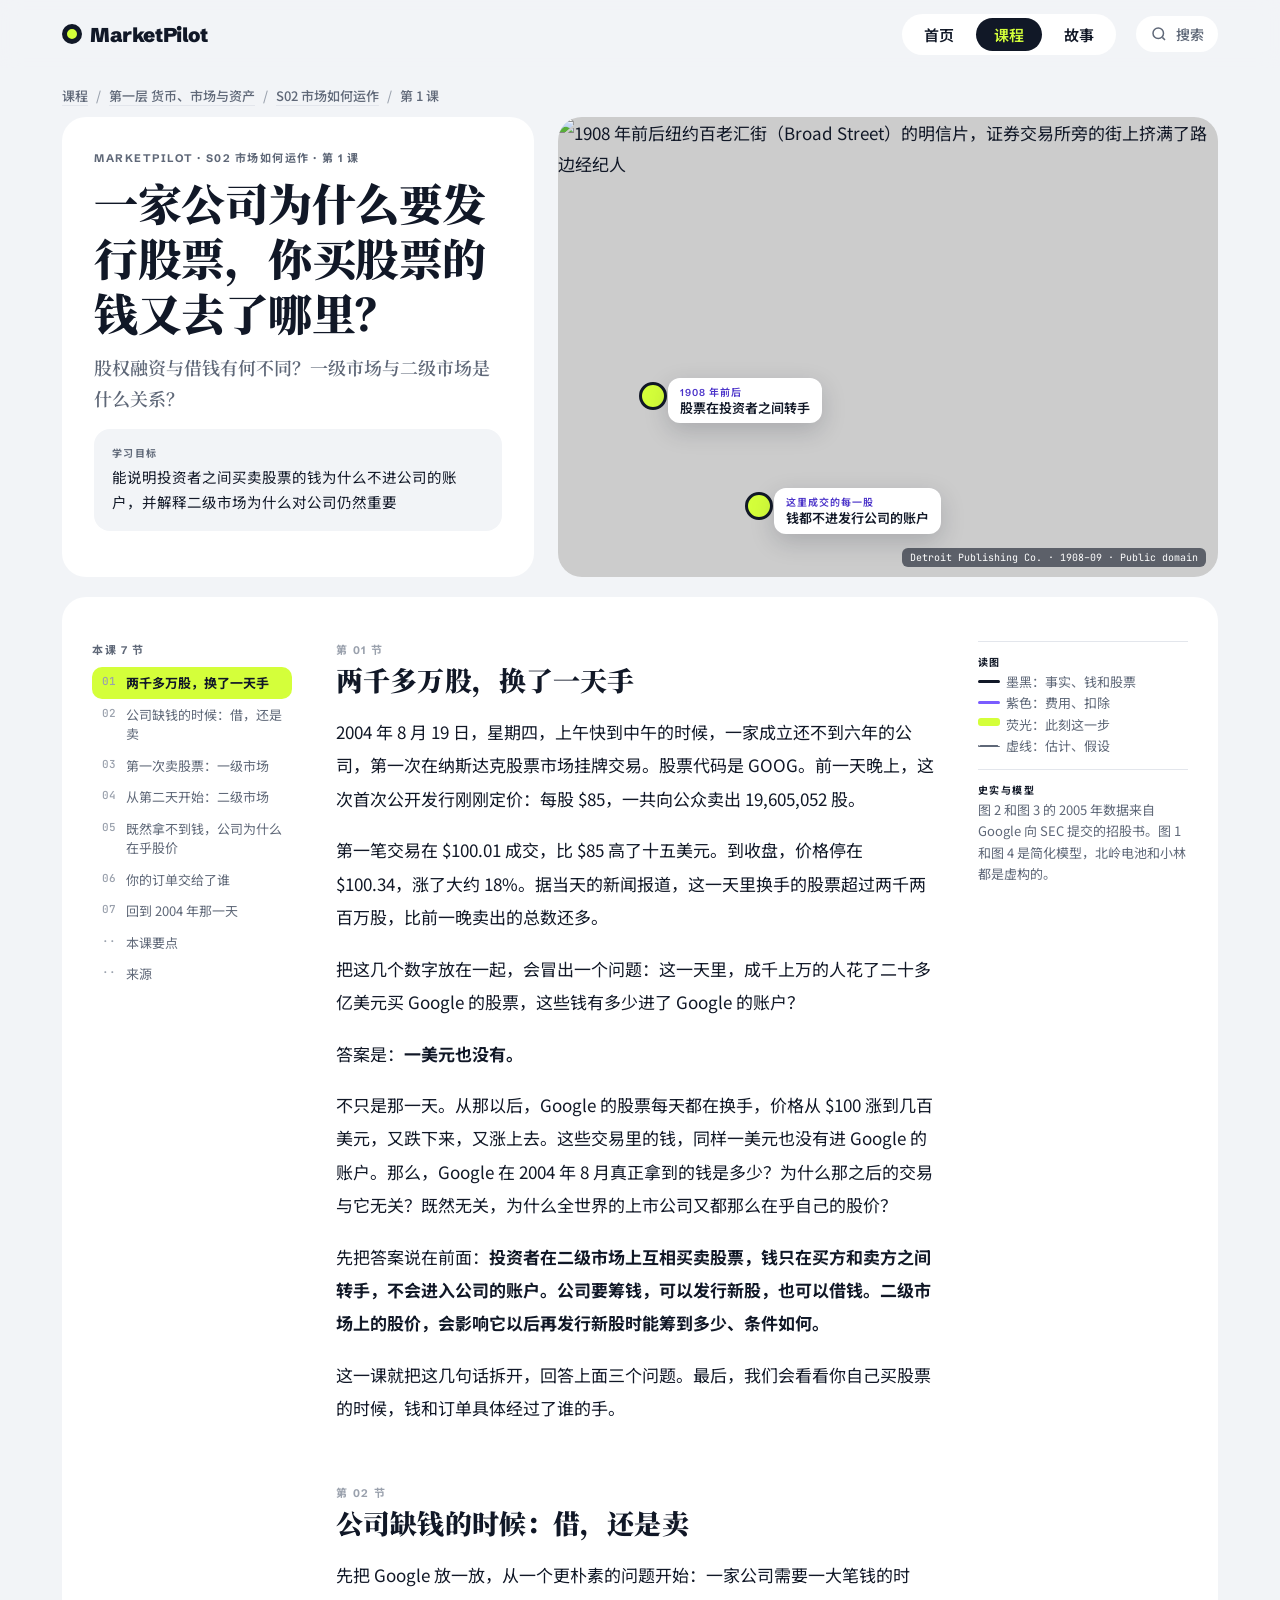
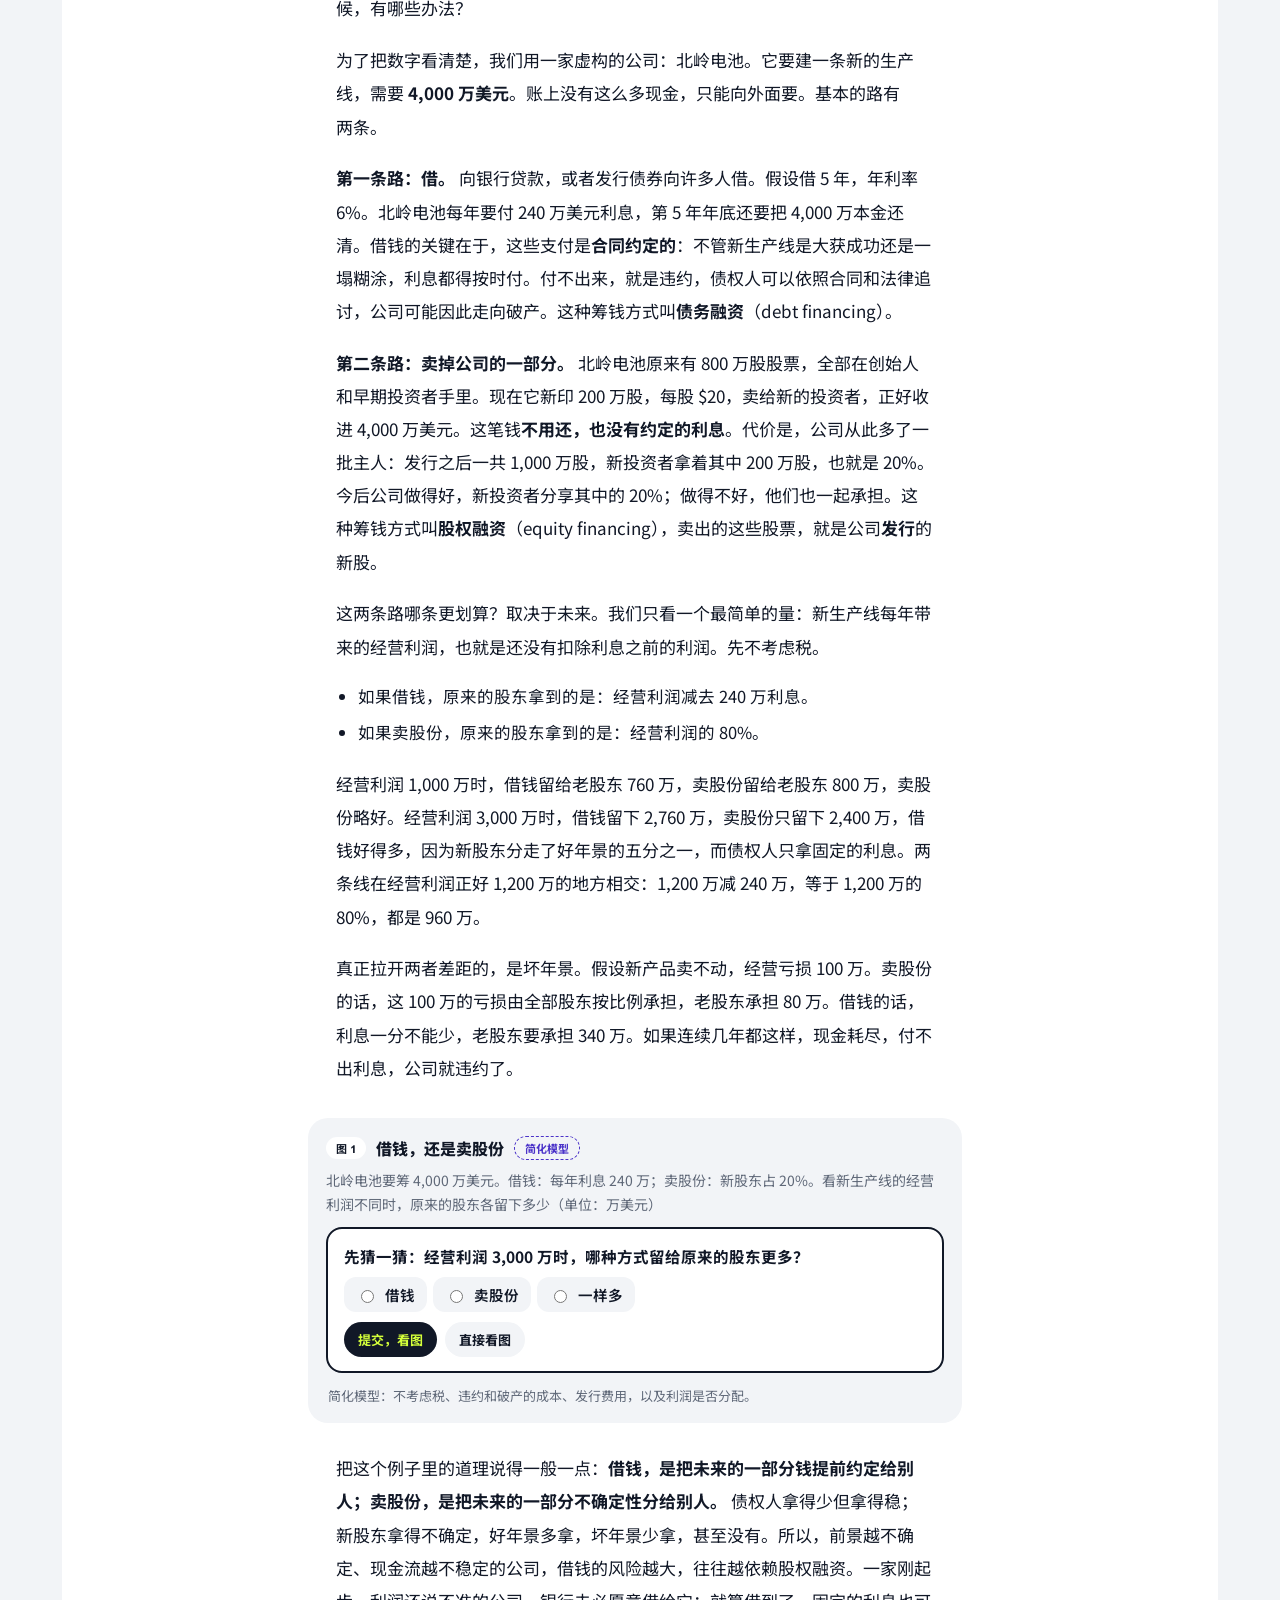
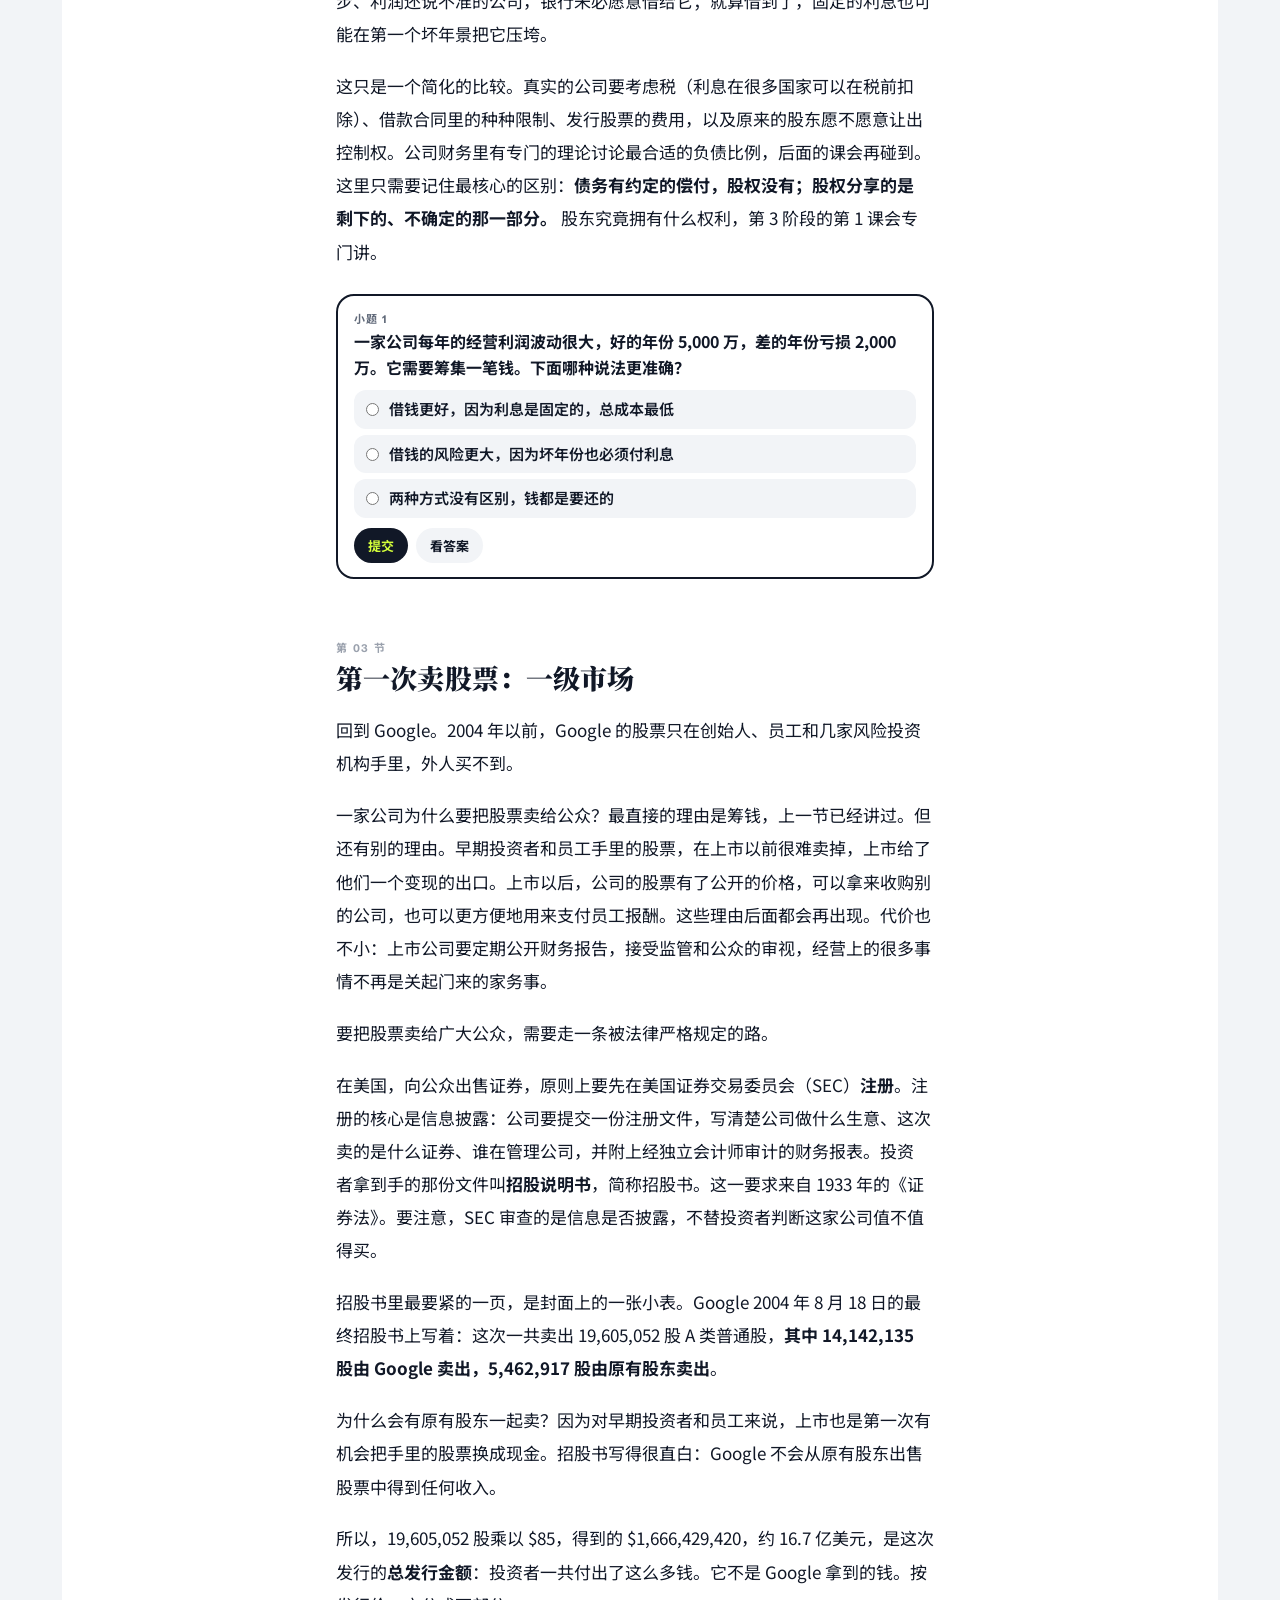
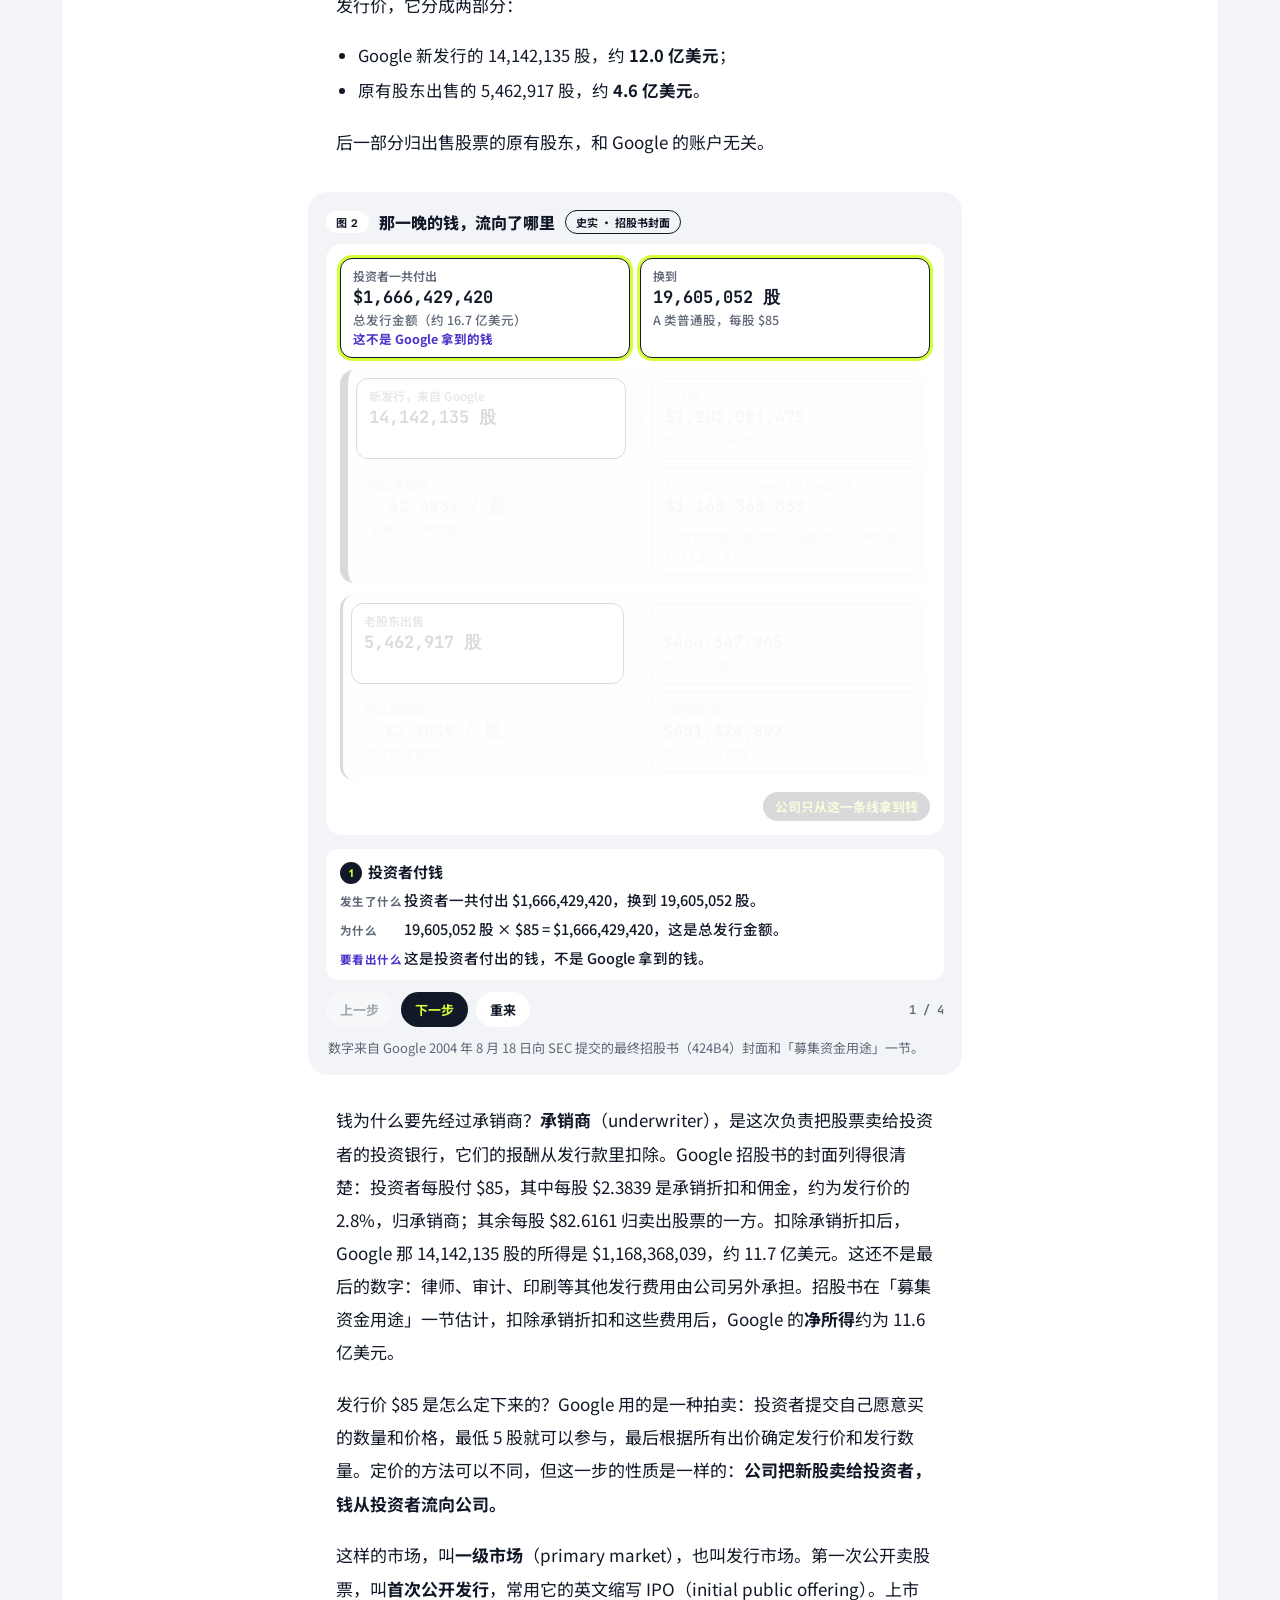
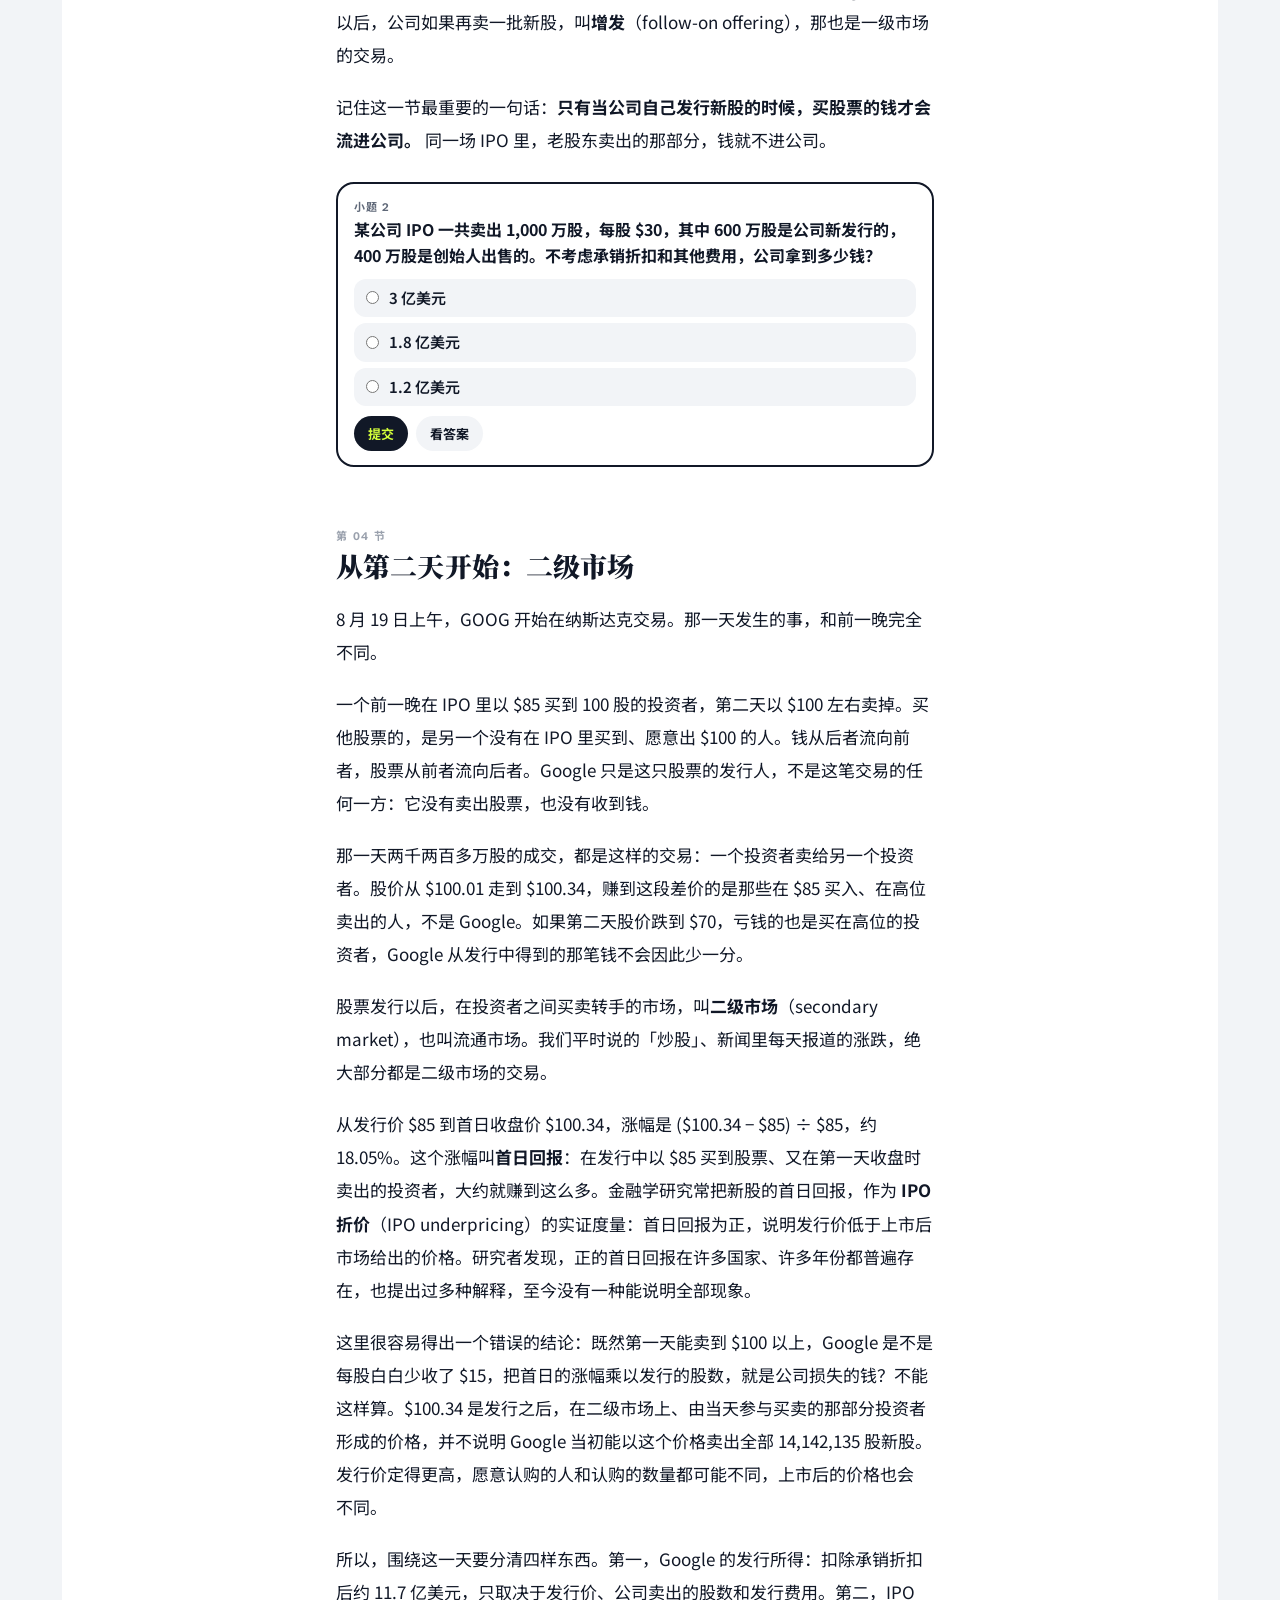
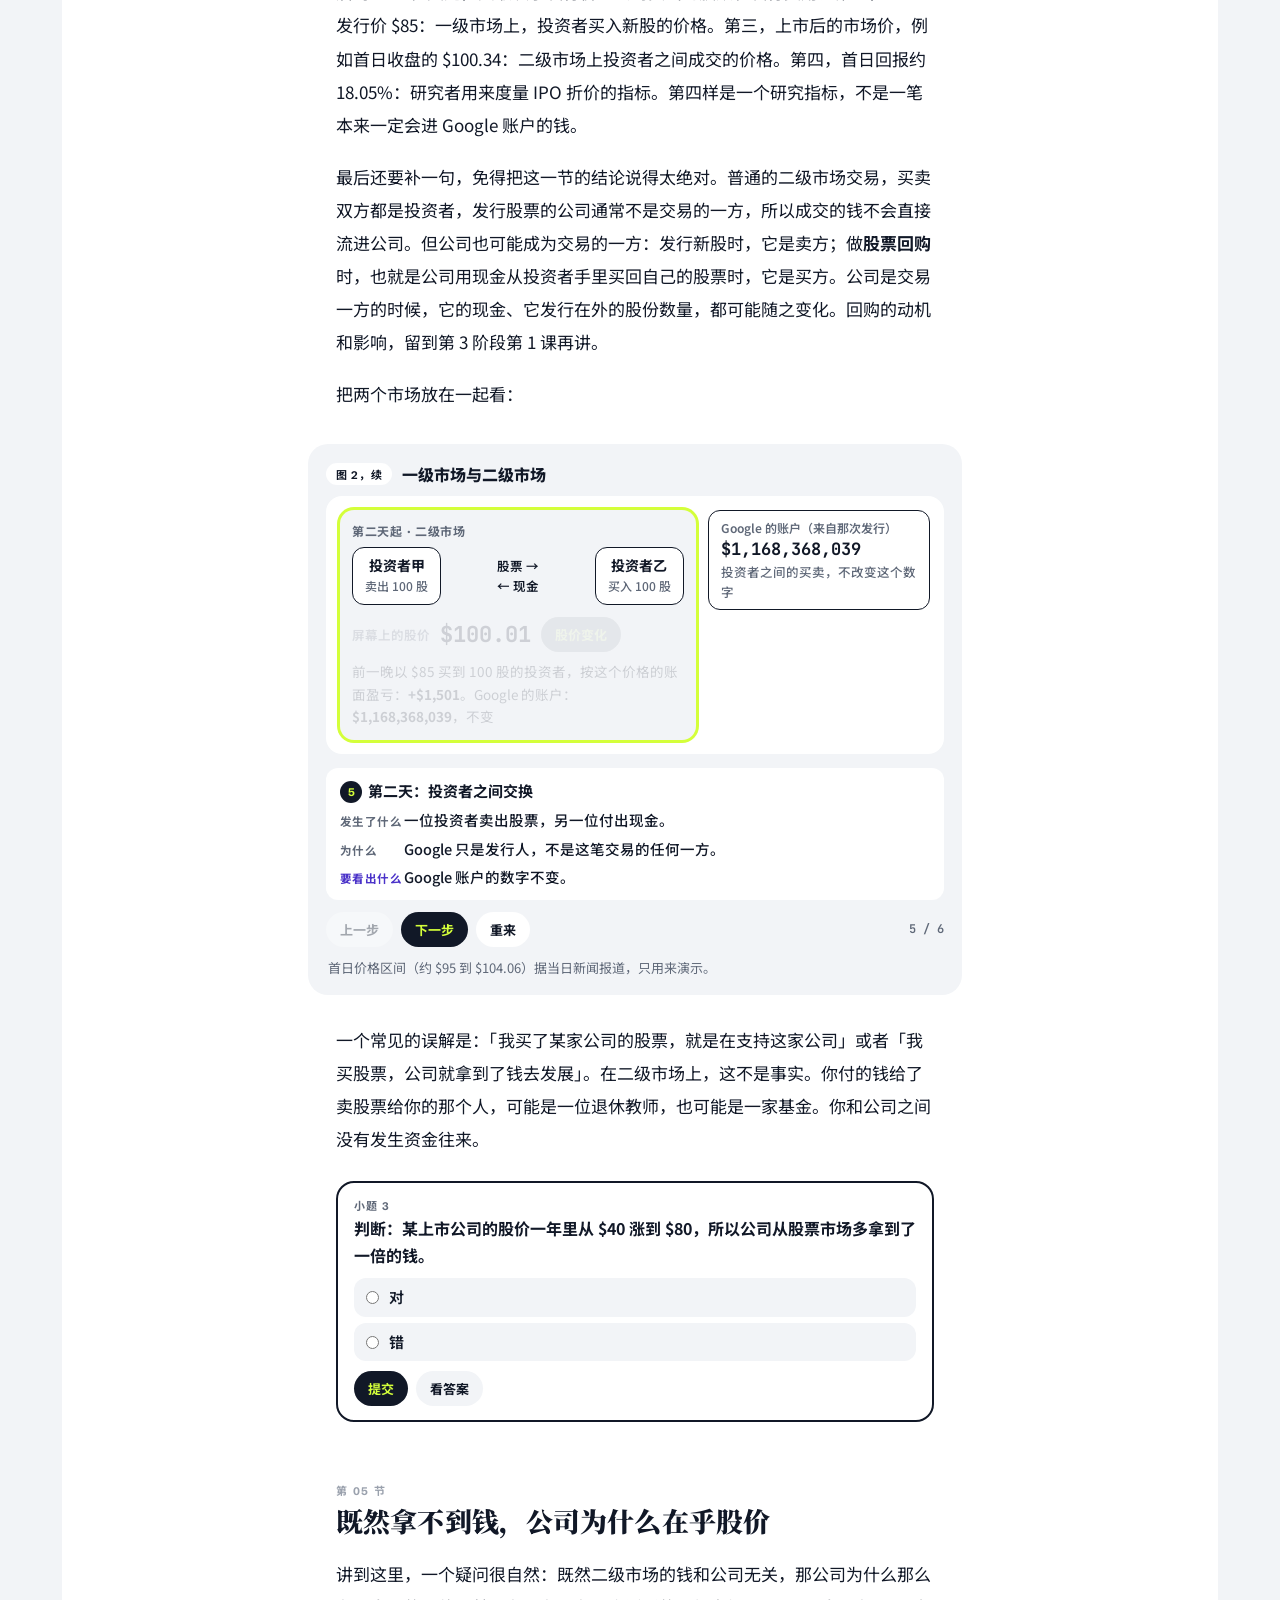
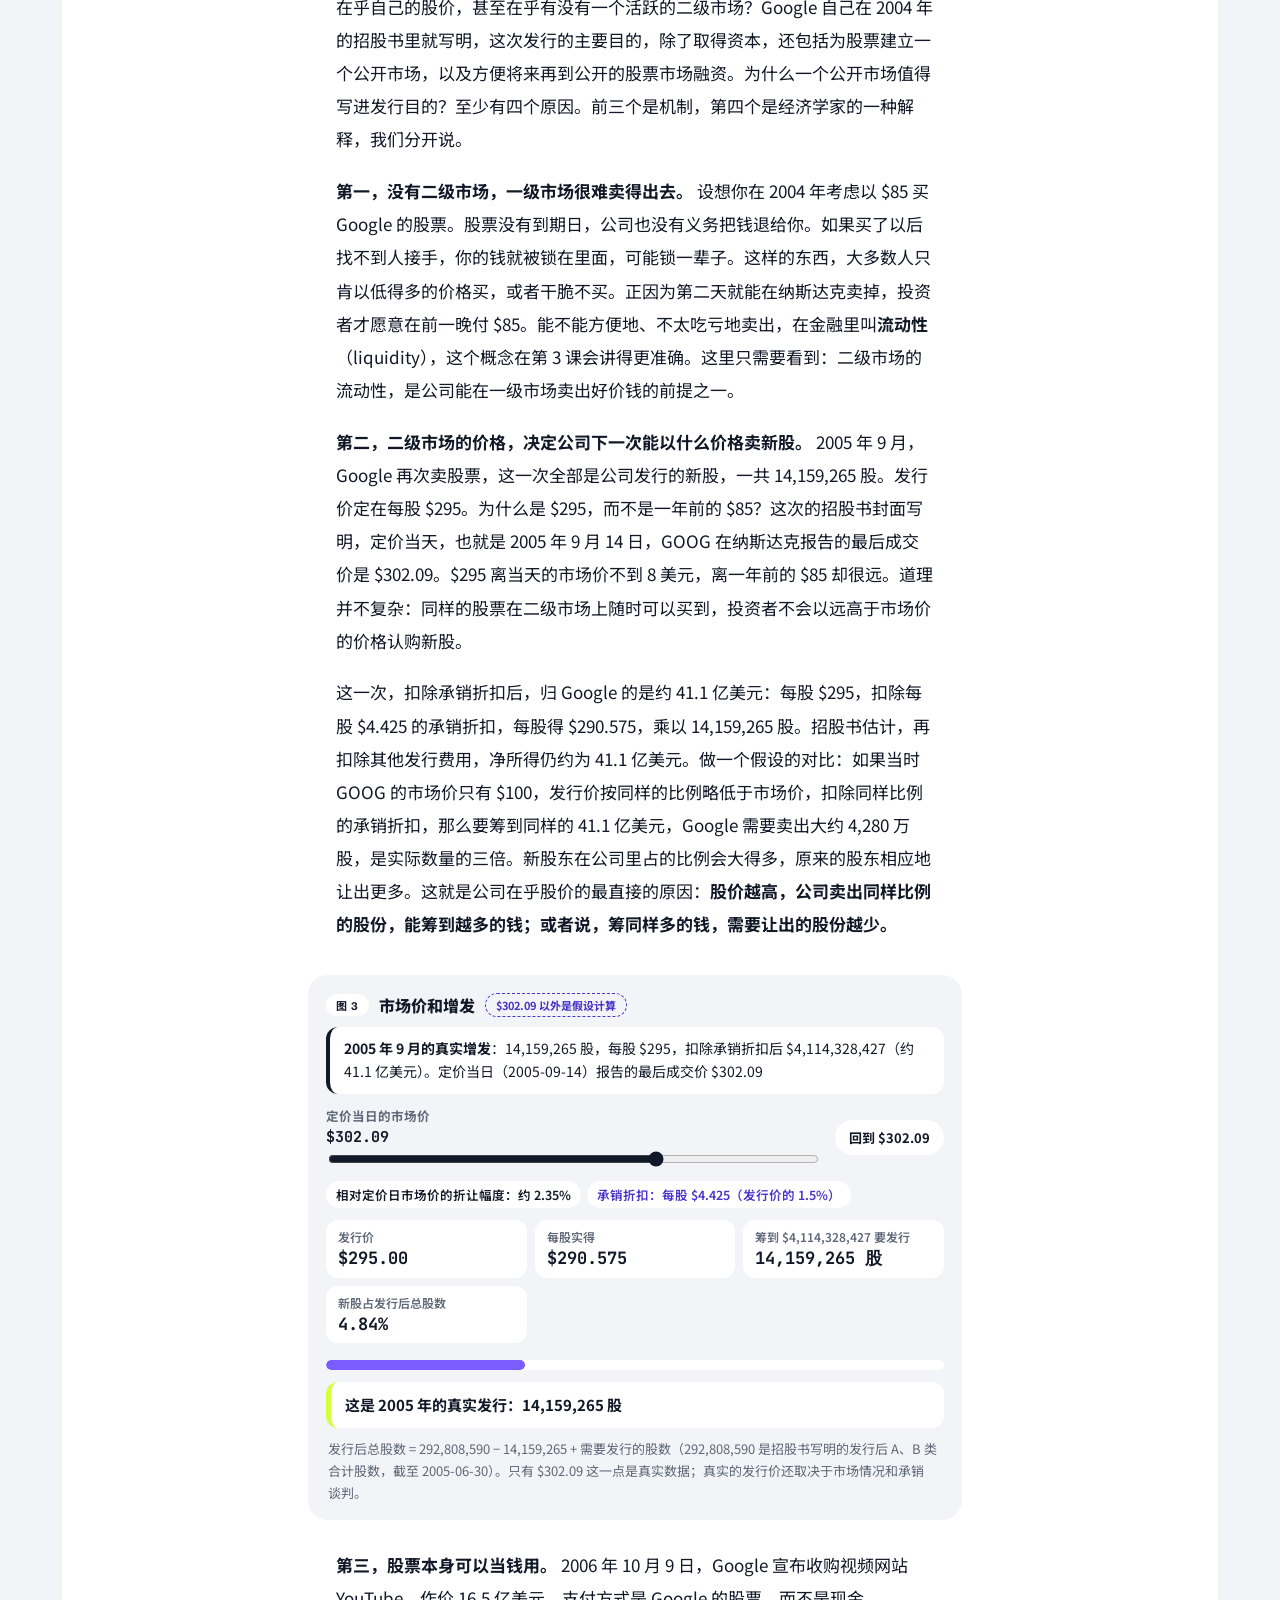
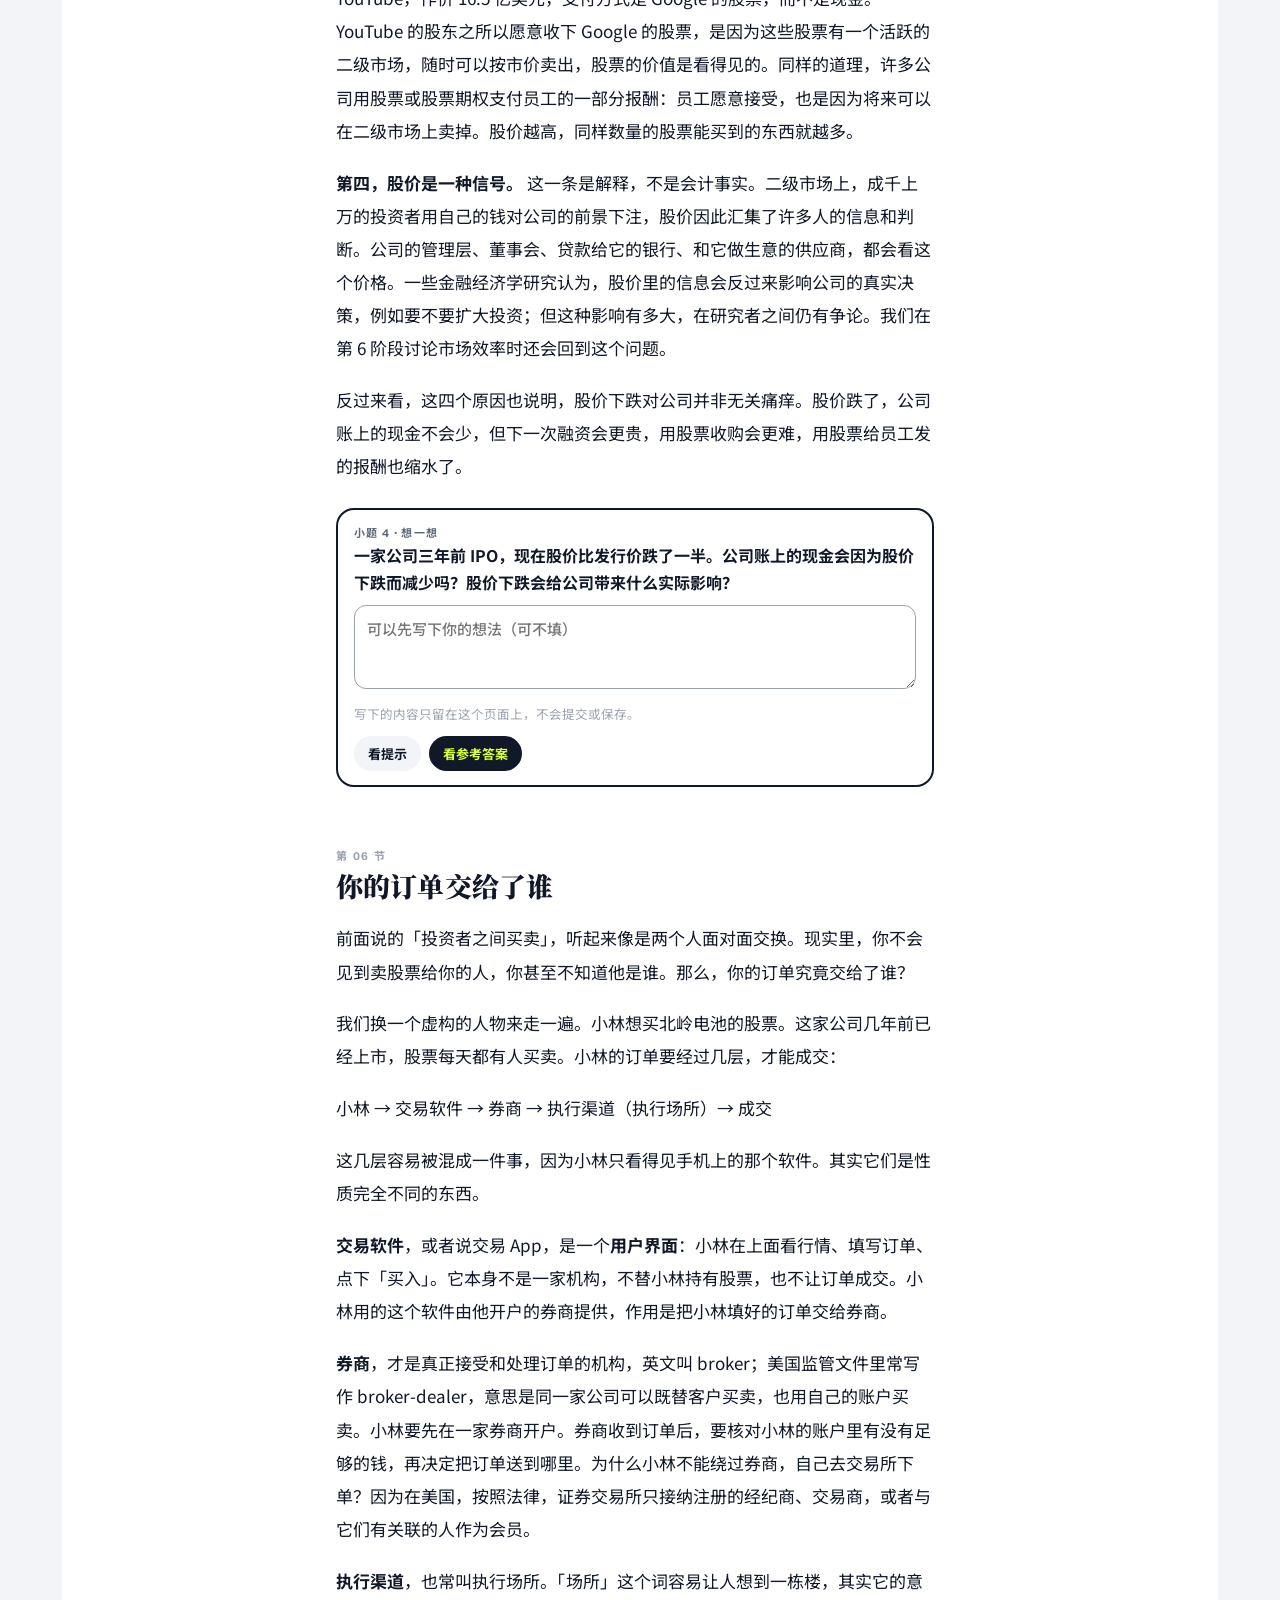
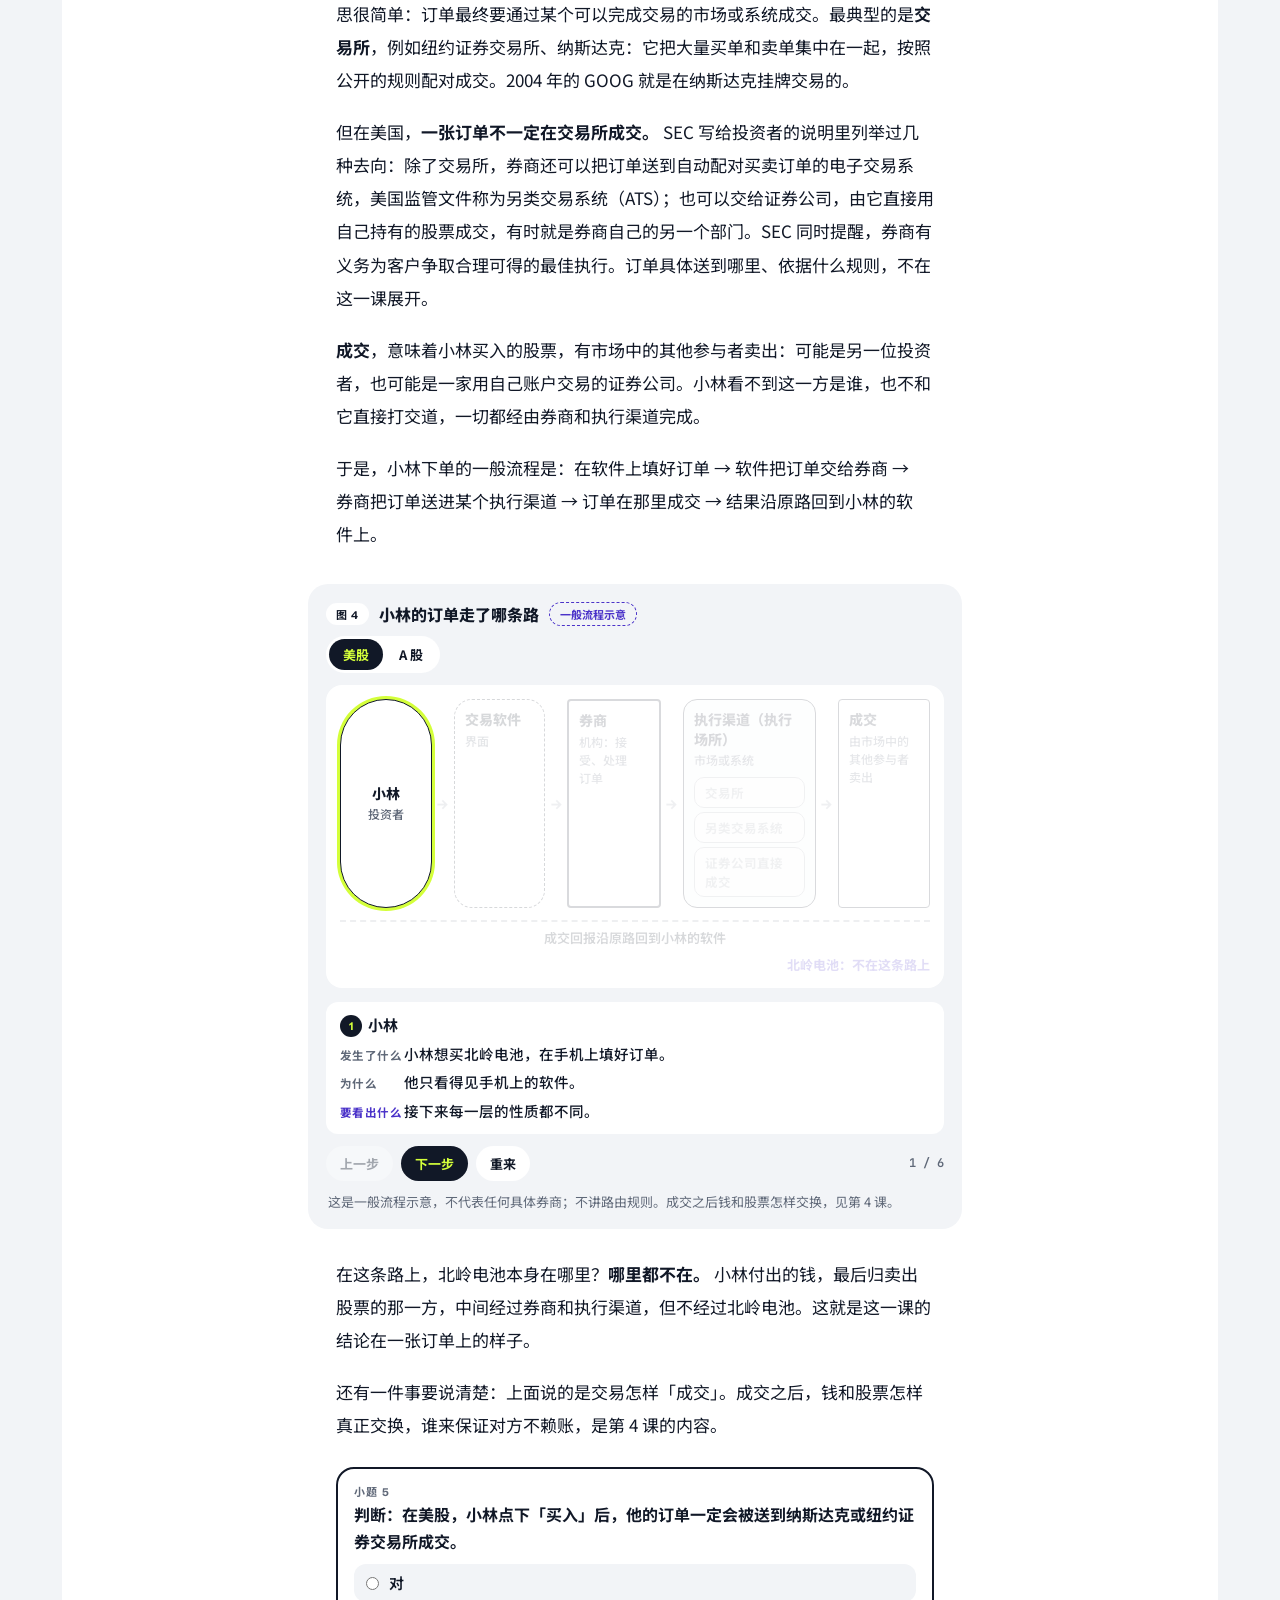
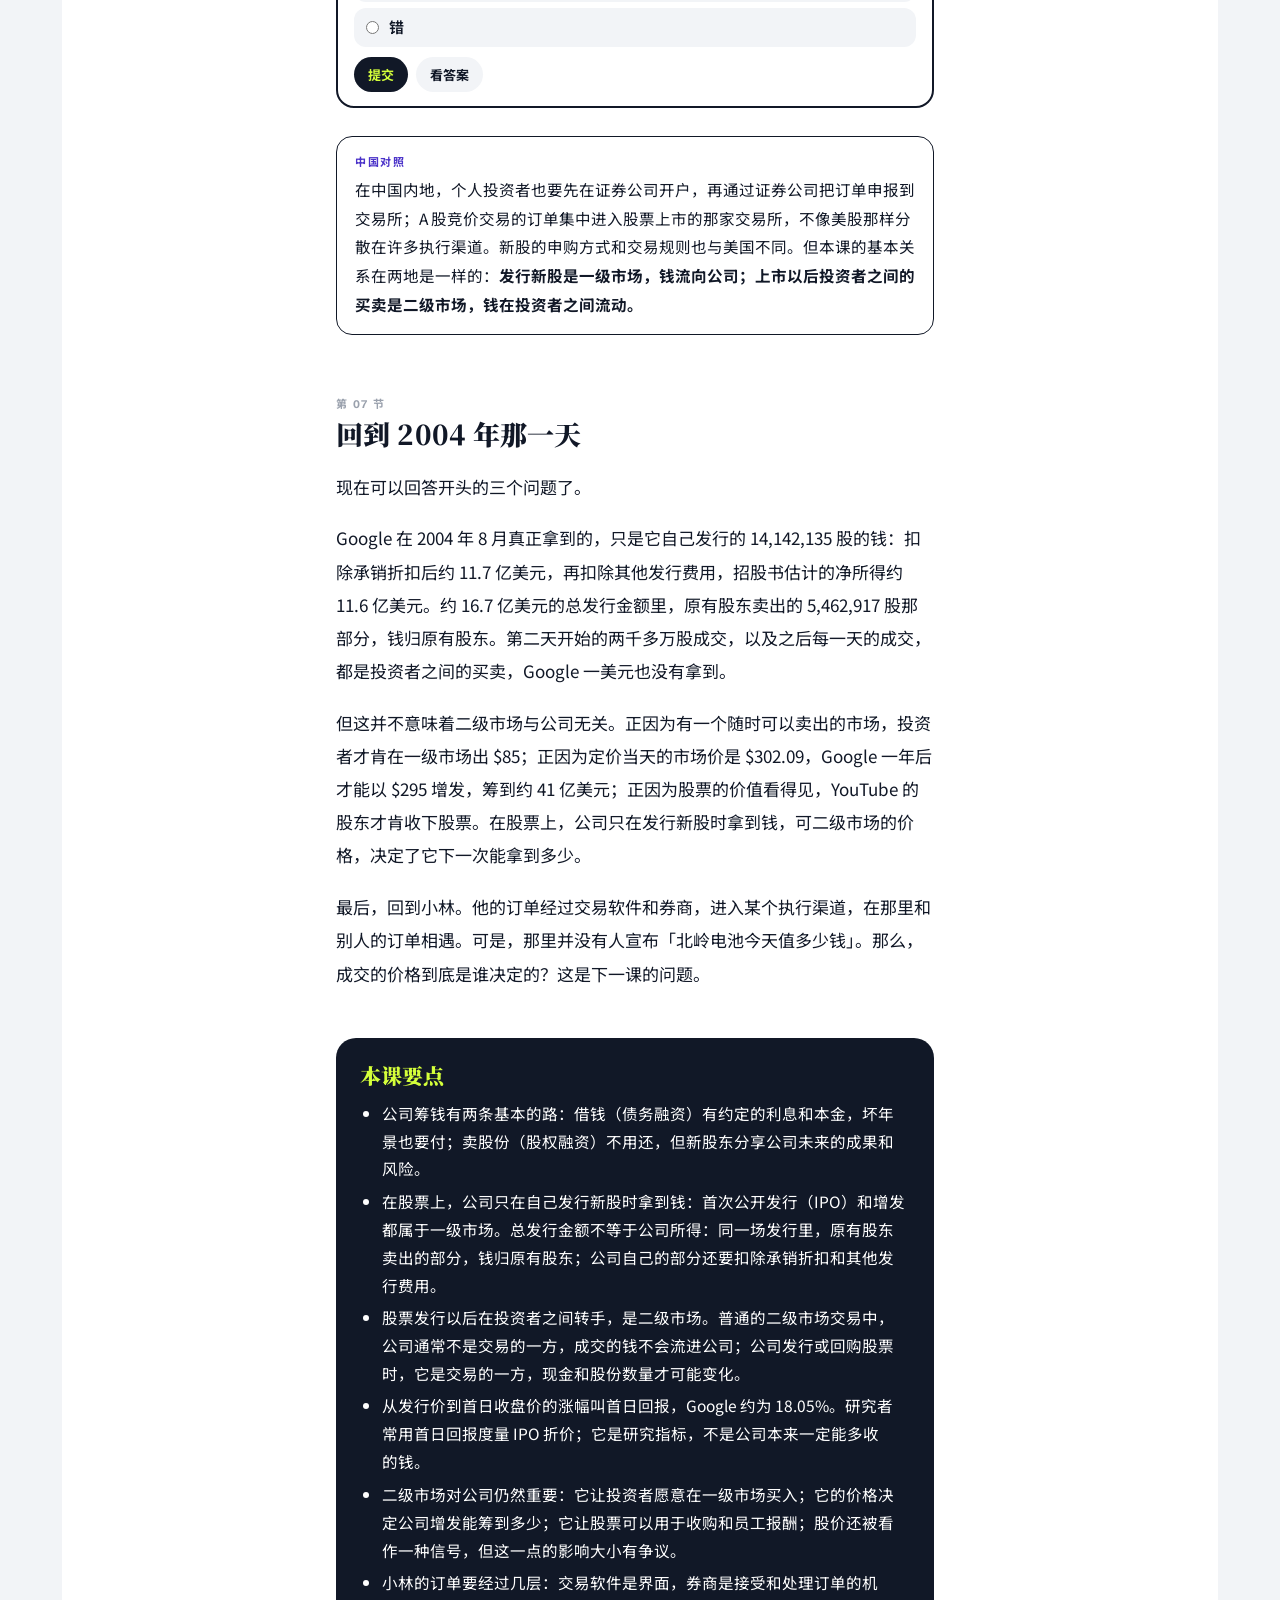
==== commit b660be04: "S02 第一批收尾：核心答案定点修正，课程页组装纳入仓库 - S02-01：核心答案分开说清二级市场买卖、发行新股与借钱、股价对再融资的影响；小结、要点、学习目标与页面描述的绝对说法同步限定 - S0" ====
--- a/site/lessons/S02-01/index.html
+++ b/site/lessons/S02-01/index.html
@@ -4,7 +4,7 @@
 <meta charset="utf-8">
 <meta name="viewport" content="width=device-width, initial-scale=1">
 <title>一家公司为什么要发行股票，你买股票的钱又去了哪里？ · S02-01 · MarketPilot</title>
-<meta name="description" content="MarketPilot S02-01：公司只在发行新股时拿到钱；一级市场与二级市场的关系，以及你的订单经过了谁的手。">
+<meta name="description" content="MarketPilot S02-01：投资者之间买卖股票，钱不进公司的账户；一级市场与二级市场的关系，以及你的订单经过了谁的手。">
 <meta name="robots" content="noindex">
 <link rel="preconnect" href="https://fonts.googleapis.com">
 <link rel="preconnect" href="https://fonts.gstatic.com" crossorigin>
@@ -36,7 +36,7 @@
       <div class="lab">MarketPilot · S02 市场如何运作 · 第 1 课</div>
       <h1 id="lesson-title">一家公司为什么要发行股票，你买股票的钱又去了哪里？</h1>
       <p class="q">股权融资与借钱有何不同？一级市场与二级市场是什么关系？</p>
-      <p class="goal"><b>学习目标</b>能说明公司只在发行时拿到钱，并解释二级市场为什么对公司仍然重要</p>
+      <p class="goal"><b>学习目标</b>能说明投资者之间买卖股票的钱为什么不进公司的账户，并解释二级市场为什么对公司仍然重要</p>
     </div>
     <figure class="shot" style="margin:0">
       <img src="https://upload.wikimedia.org/wikipedia/commons/thumb/4/40/Broad_Street_and_Curb_Brokers%2C_New_York%2C_N._Y_cropped_and_aligned.tif/lossy-page1-1280px-Broad_Street_and_Curb_Brokers%2C_New_York%2C_N._Y_cropped_and_aligned.tif.jpg"
@@ -71,8 +71,8 @@
 <p>把这几个数字放在一起，会冒出一个问题：这一天里，成千上万的人花了二十多亿美元买 Google 的股票，这些钱有多少进了 Google 的账户？</p>
 <p>答案是：<strong>一美元也没有。</strong></p>
 <p>不只是那一天。从那以后，Google 的股票每天都在换手，价格从 $100 涨到几百美元，又跌下来，又涨上去。这些交易里的钱，同样一美元也没有进 Google 的账户。那么，Google 在 2004 年 8 月真正拿到的钱是多少？为什么那之后的交易与它无关？既然无关，为什么全世界的上市公司又都那么在乎自己的股价？</p>
-<p>先给一句最直白的答案：<strong>公司只在自己发行新股的时候拿到钱；可二级市场上的价格，决定了它下一次发行能拿到多少。</strong></p>
-<p>这一课就把这句话拆开，回答上面三个问题。最后，我们会看看你自己买股票的时候，钱和订单具体经过了谁的手。</p>
+<p>先把答案说在前面：<strong>投资者在二级市场上互相买卖股票，钱只在买方和卖方之间转手，不会进入公司的账户。公司要筹钱，可以发行新股，也可以借钱。二级市场上的股价，会影响它以后再发行新股时能筹到多少、条件如何。</strong></p>
+<p>这一课就把这几句话拆开，回答上面三个问题。最后，我们会看看你自己买股票的时候，钱和订单具体经过了谁的手。</p>
 </section>
 
 <section id="s2" aria-labelledby="h-s2"><h2 id="h-s2" tabindex="-1"><span class="hn">第 02 节</span>公司缺钱的时候：借，还是卖</h2>
@@ -277,13 +277,13 @@
 <section id="s7" aria-labelledby="h-s7"><h2 id="h-s7" tabindex="-1"><span class="hn">第 07 节</span>回到 2004 年那一天</h2>
 <p>现在可以回答开头的三个问题了。</p>
 <p>Google 在 2004 年 8 月真正拿到的，只是它自己发行的 14,142,135 股的钱：扣除承销折扣后约 11.7 亿美元，再扣除其他发行费用，招股书估计的净所得约 11.6 亿美元。约 16.7 亿美元的总发行金额里，原有股东卖出的 5,462,917 股那部分，钱归原有股东。第二天开始的两千多万股成交，以及之后每一天的成交，都是投资者之间的买卖，Google 一美元也没有拿到。</p>
-<p>但这并不意味着二级市场与公司无关。正因为有一个随时可以卖出的市场，投资者才肯在一级市场出 $85；正因为定价当天的市场价是 $302.09，Google 一年后才能以 $295 增发，筹到约 41 亿美元；正因为股票的价值看得见，YouTube 的股东才肯收下股票。公司只在发行新股时拿到钱，可二级市场的价格，决定了它下一次能拿到多少。</p>
+<p>但这并不意味着二级市场与公司无关。正因为有一个随时可以卖出的市场，投资者才肯在一级市场出 $85；正因为定价当天的市场价是 $302.09，Google 一年后才能以 $295 增发，筹到约 41 亿美元；正因为股票的价值看得见，YouTube 的股东才肯收下股票。在股票上，公司只在发行新股时拿到钱，可二级市场的价格，决定了它下一次能拿到多少。</p>
 <p>最后，回到小林。他的订单经过交易软件和券商，进入某个执行渠道，在那里和别人的订单相遇。可是，那里并没有人宣布「北岭电池今天值多少钱」。那么，成交的价格到底是谁决定的？这是下一课的问题。</p>
 </section>
 
 
 <section id="keys" class="keys" aria-labelledby="h-keys"><h2 id="h-keys" tabindex="-1">本课要点</h2>
-<ul><li>公司筹钱有两条基本的路：借钱（债务融资）有约定的利息和本金，坏年景也要付；卖股份（股权融资）不用还，但新股东分享公司未来的成果和风险。</li><li>公司只在自己发行新股时拿到钱：首次公开发行（IPO）和增发都属于一级市场。总发行金额不等于公司所得：同一场发行里，原有股东卖出的部分，钱归原有股东；公司自己的部分还要扣除承销折扣和其他发行费用。</li><li>股票发行以后在投资者之间转手，是二级市场。普通的二级市场交易中，公司通常不是交易的一方，成交的钱不会流进公司；公司发行或回购股票时，它是交易的一方，现金和股份数量才可能变化。</li><li>从发行价到首日收盘价的涨幅叫首日回报，Google 约为 18.05%。研究者常用首日回报度量 IPO 折价；它是研究指标，不是公司本来一定能多收的钱。</li><li>二级市场对公司仍然重要：它让投资者愿意在一级市场买入；它的价格决定公司增发能筹到多少；它让股票可以用于收购和员工报酬；股价还被看作一种信号，但这一点的影响大小有争议。</li><li>小林的订单要经过几层：交易软件是界面，券商是接受和处理订单的机构，执行渠道（执行场所）是订单最终成交的市场或系统，卖出股票的是市场中的其他参与者。在美国，执行渠道可能是交易所，也可能是另类交易系统或直接成交的证券公司；A 股的竞价订单集中进入上市的那家交易所。</li></ul></section>
+<ul><li>公司筹钱有两条基本的路：借钱（债务融资）有约定的利息和本金，坏年景也要付；卖股份（股权融资）不用还，但新股东分享公司未来的成果和风险。</li><li>在股票上，公司只在自己发行新股时拿到钱：首次公开发行（IPO）和增发都属于一级市场。总发行金额不等于公司所得：同一场发行里，原有股东卖出的部分，钱归原有股东；公司自己的部分还要扣除承销折扣和其他发行费用。</li><li>股票发行以后在投资者之间转手，是二级市场。普通的二级市场交易中，公司通常不是交易的一方，成交的钱不会流进公司；公司发行或回购股票时，它是交易的一方，现金和股份数量才可能变化。</li><li>从发行价到首日收盘价的涨幅叫首日回报，Google 约为 18.05%。研究者常用首日回报度量 IPO 折价；它是研究指标，不是公司本来一定能多收的钱。</li><li>二级市场对公司仍然重要：它让投资者愿意在一级市场买入；它的价格决定公司增发能筹到多少；它让股票可以用于收购和员工报酬；股价还被看作一种信号，但这一点的影响大小有争议。</li><li>小林的订单要经过几层：交易软件是界面，券商是接受和处理订单的机构，执行渠道（执行场所）是订单最终成交的市场或系统，卖出股票的是市场中的其他参与者。在美国，执行渠道可能是交易所，也可能是另类交易系统或直接成交的证券公司；A 股的竞价订单集中进入上市的那家交易所。</li></ul></section>
 
 <section class="srcs" id="srcs" aria-labelledby="h-srcs"><h2 id="h-srcs" tabindex="-1">来源</h2>
 <ul><li>Google Inc., Prospectus (Rule 424(b)(4)), August 18, 2004, Registration No. 333-114984. SEC EDGAR.</li><li>Google Inc., Prospectus (Rule 424(b)(3)), September 14, 2005, Registration No. 333-127648. SEC EDGAR.</li><li>Google Inc., press release, 「Google To Acquire YouTube for $1.65 Billion in Stock,」 October 9, 2006 (Exhibit 99.1, SEC EDGAR).</li><li>U.S. Securities and Exchange Commission, <em>Trade Execution: What Every Investor Should Know</em>, 2013.</li><li>Investor.gov (SEC), <em>The Laws That Govern the Securities Industry</em>.</li><li>Securities Exchange Act of 1934, §6(c)(1), 15 U.S.C. §78f(c)(1).</li><li>U.S. Securities and Exchange Commission, <em>Alternative Trading System (「ATS」) List</em>.</li><li>Ritter, J. R., &amp; Welch, I. (2002). A Review of IPO Activity, Pricing, and Allocations. <em>Journal of Finance</em>, 57(4), 1795–1828.</li><li>上市首日的开盘价、收盘价与成交量：当日新闻报道（Washington Times、CNN Money，2004 年 8 月 19–20 日）。</li></ul></section>
